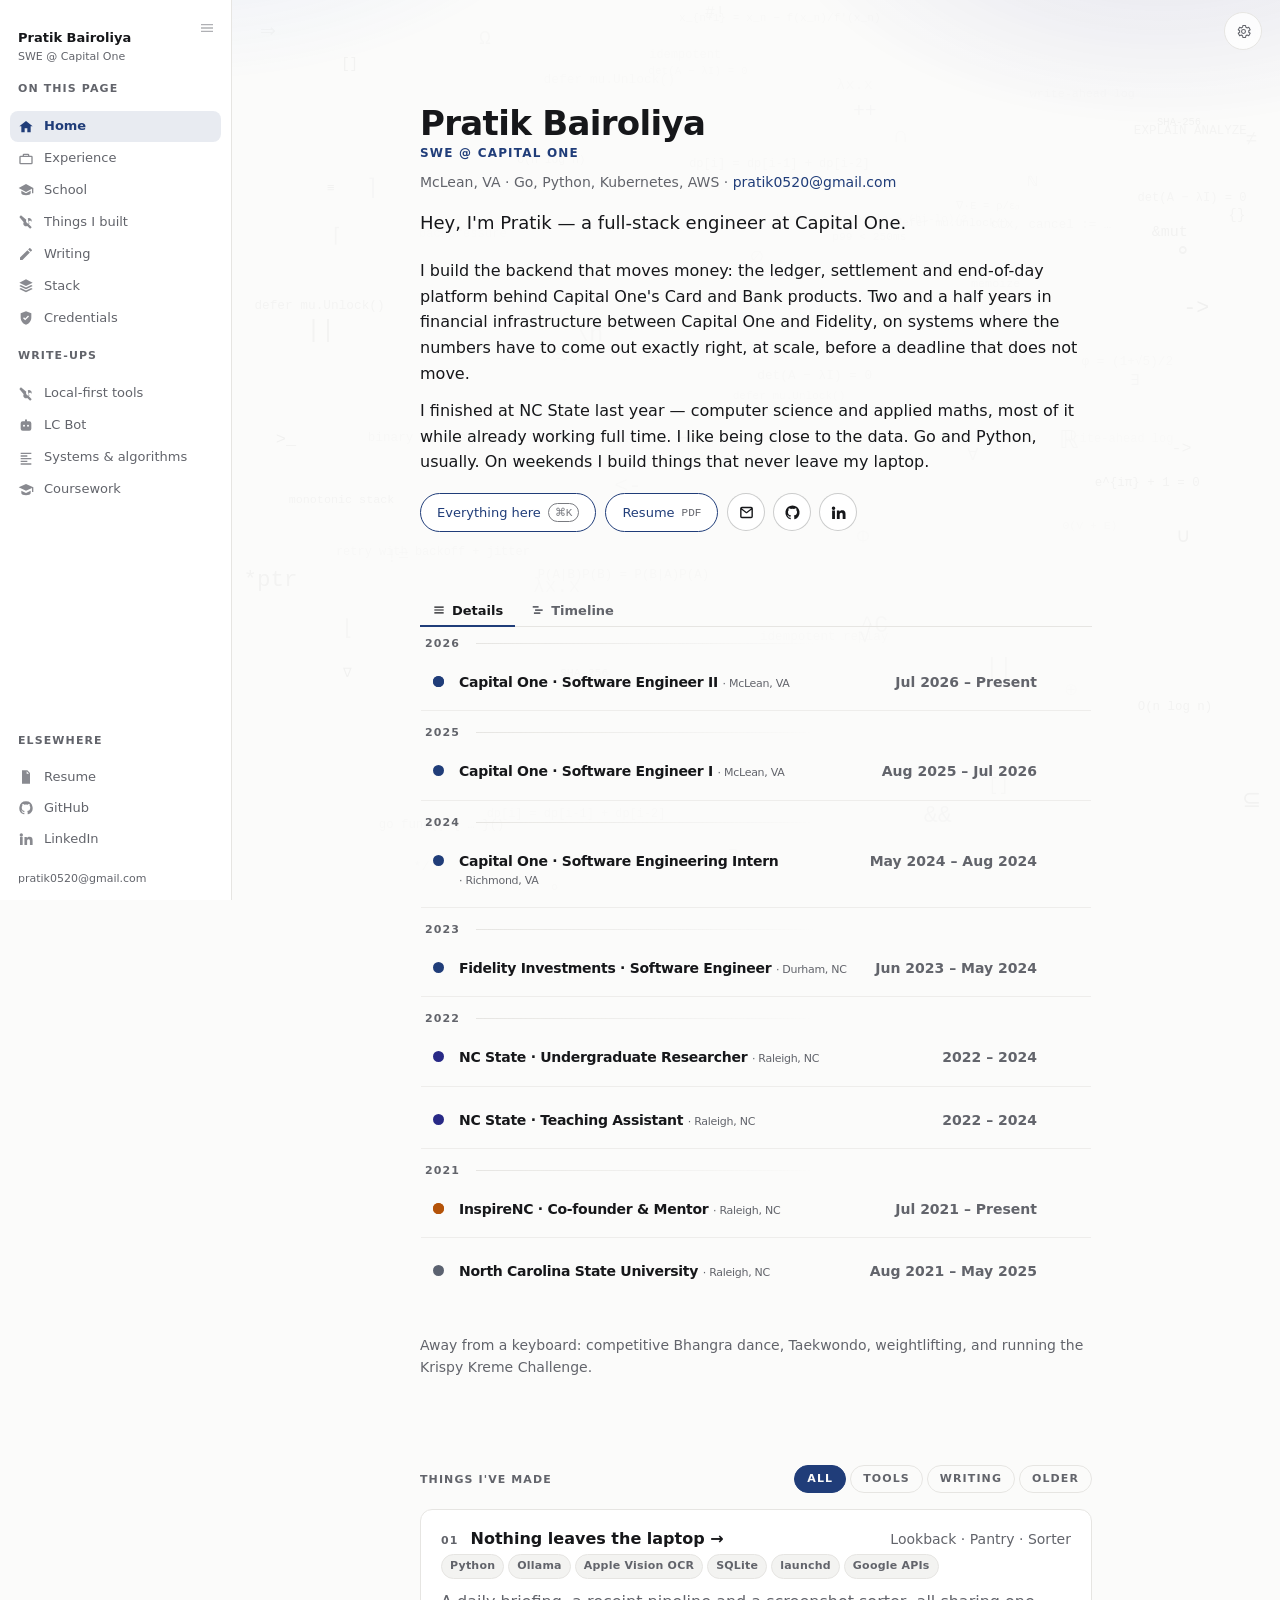
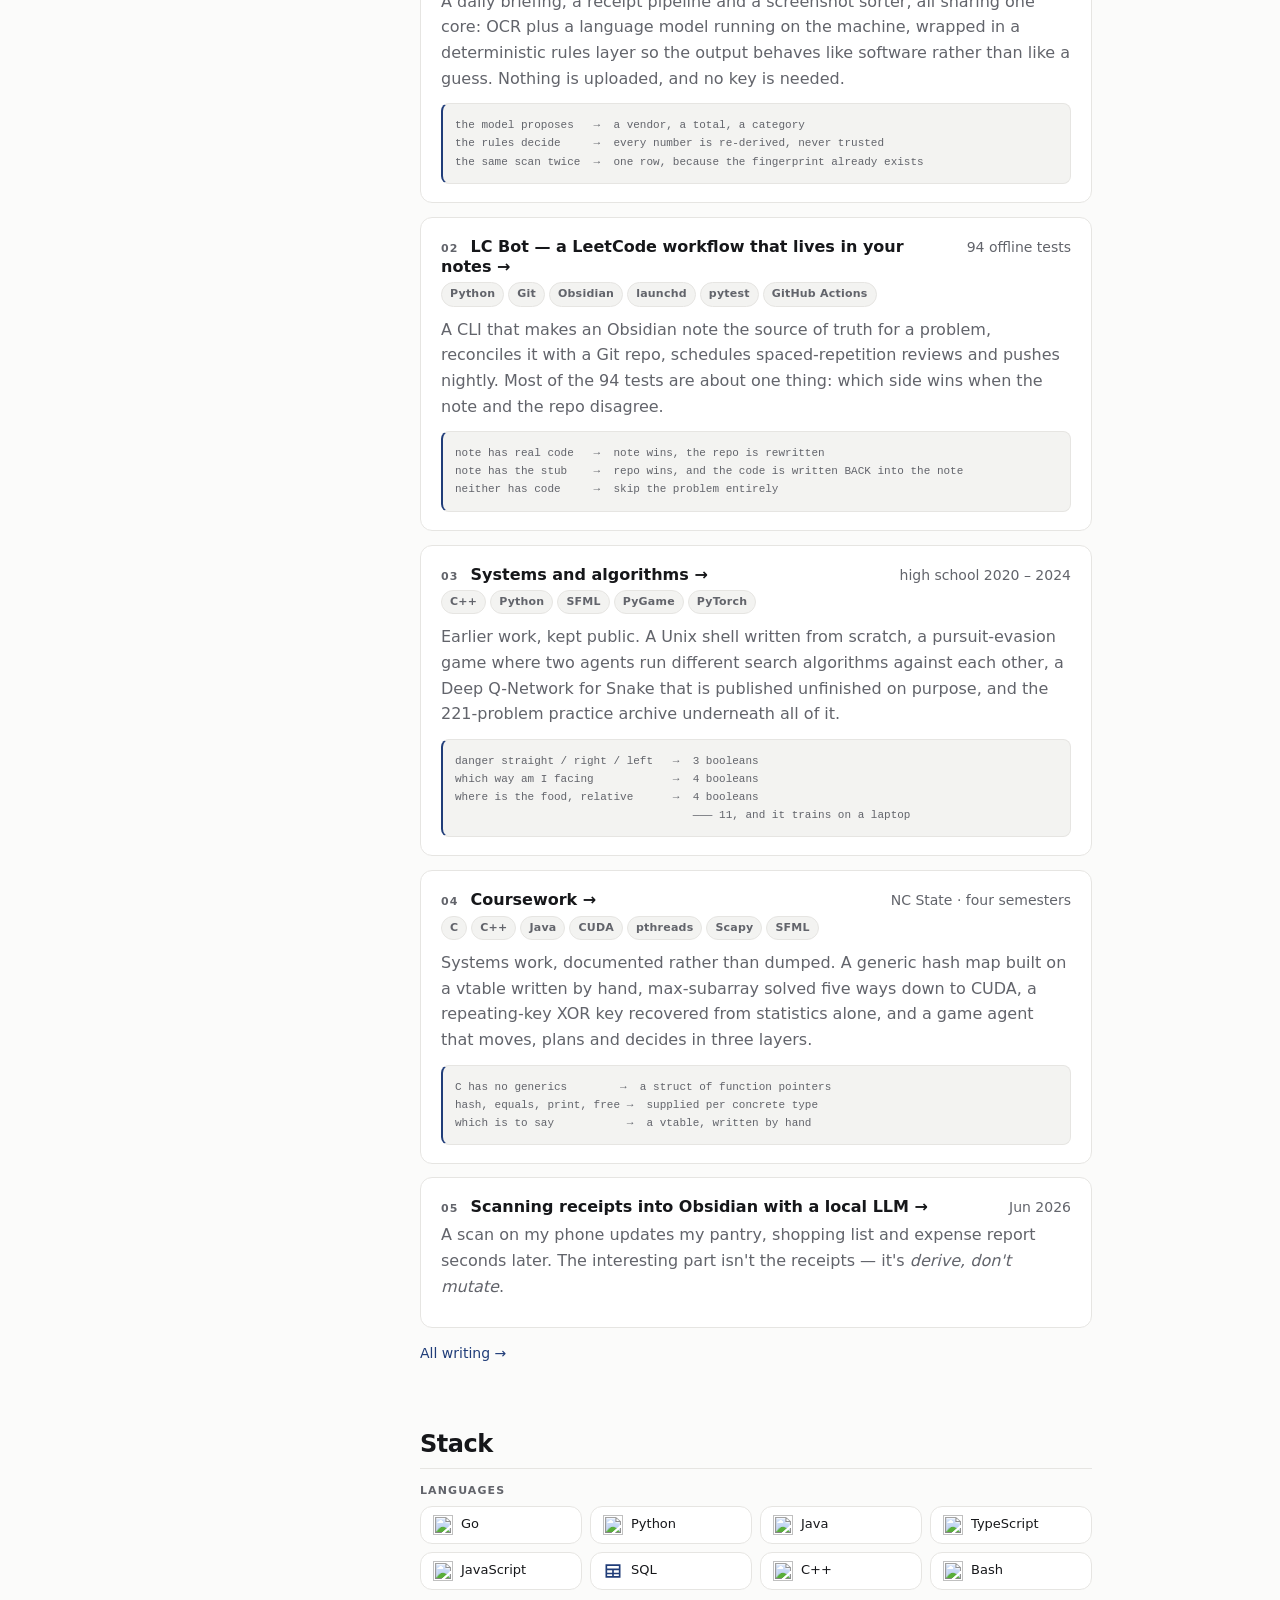
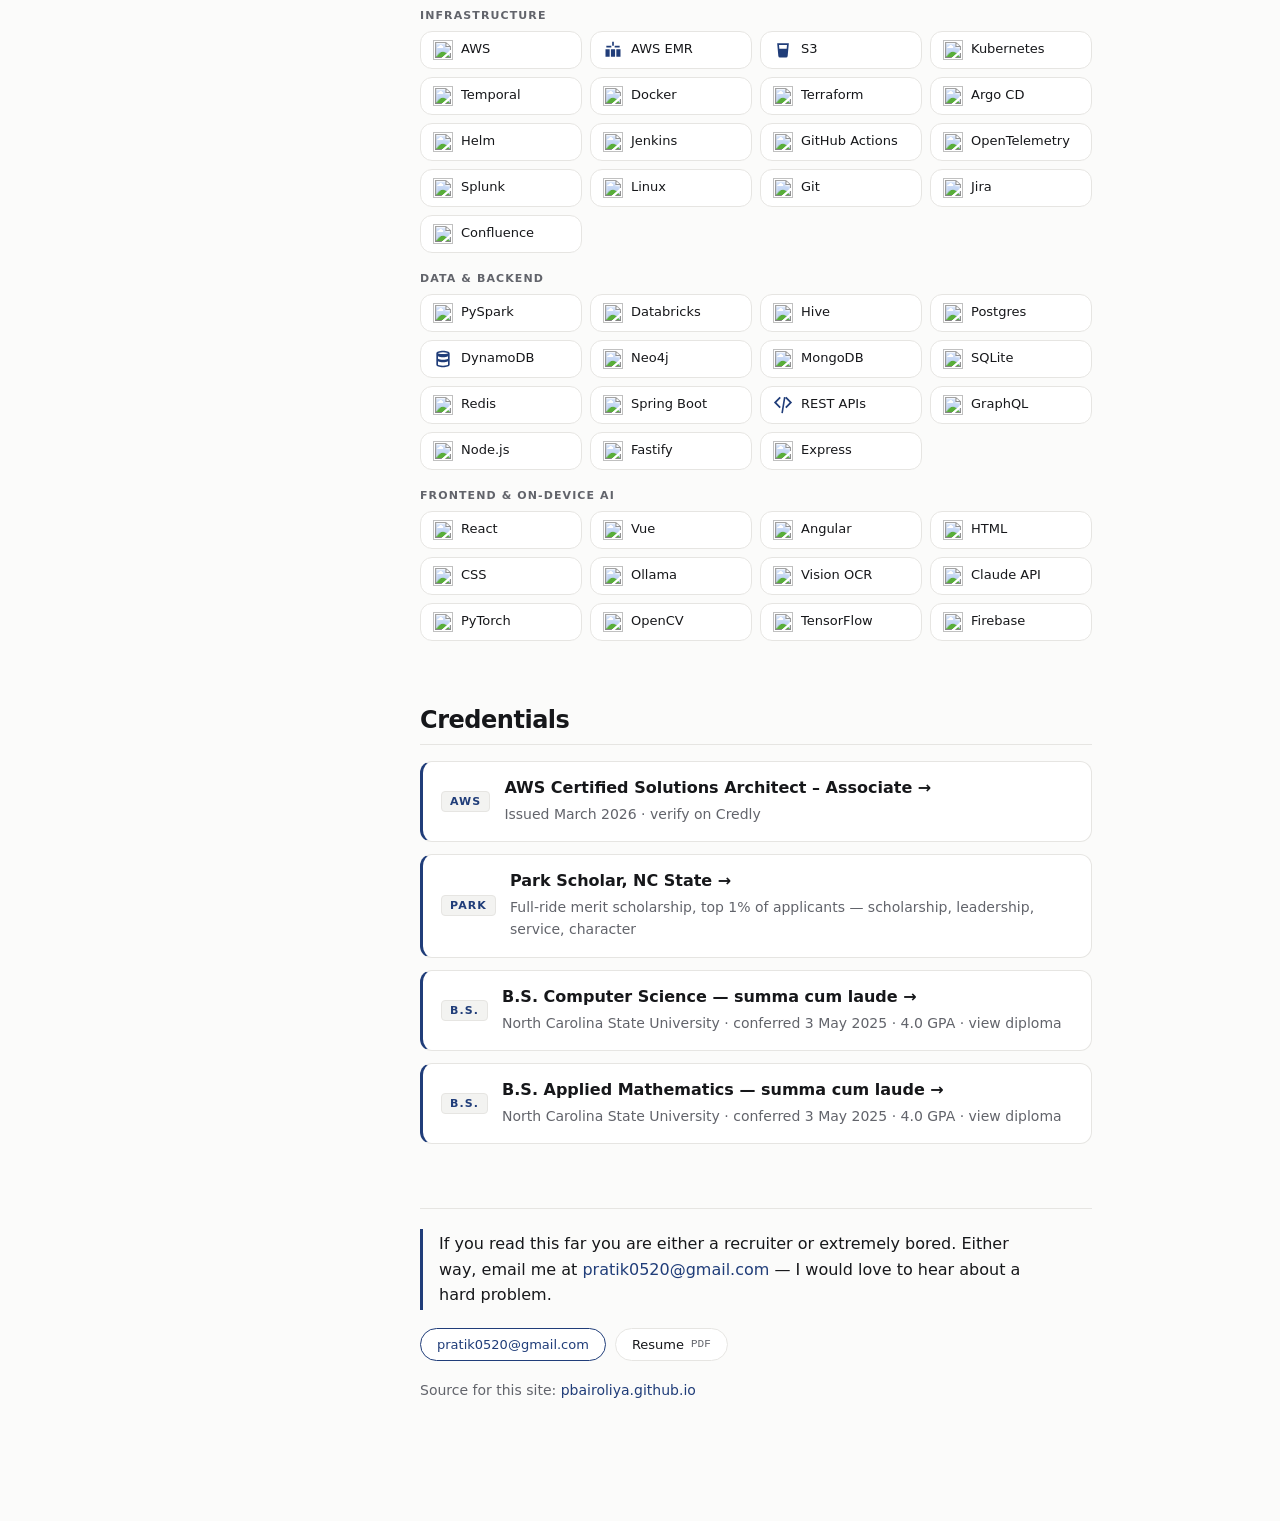
==== index.html @ f4f7e484 "Keep the hero's three icon buttons together At 390px the action row wrapped 3 + 2 — the two pills an" ====
<!doctype html>
<html lang="en">
<head>
<meta charset="utf-8">
<meta name="viewport" content="width=device-width, initial-scale=1">
<title>Pratik Bairoliya — SWE @ Capital One</title>
<meta name="description" content="Full-stack engineer at Capital One. I build the backend that moves money — the nightly end-of-day close — posting, settlement and ledger cutoff across Card and Bank — in Go on Temporal, Kubernetes and AWS.">
<link rel="preconnect" href="https://cdn.simpleicons.org" crossorigin>
<link rel="preconnect" href="https://cdn.jsdelivr.net" crossorigin>

<link rel="canonical" href="https://pbairoliya.github.io/">
<meta property="og:type" content="website">
<meta property="og:title" content="Pratik Bairoliya — SWE @ Capital One">
<meta property="og:description" content="I own the nightly end-of-day close at Capital One — posting, settlement and ledger cutoff across Card and Bank, run on Temporal.">
<meta property="og:url" content="https://pbairoliya.github.io/">
<meta property="og:site_name" content="Pratik Bairoliya">
<meta property="og:image" content="https://pbairoliya.github.io/og.png">
<meta property="og:image:width" content="1200">
<meta property="og:image:height" content="630">
<meta property="og:image:alt" content="Pratik Bairoliya — full-stack software engineer. Every night, a bank has to close its books. I own that job.">
<meta name="twitter:card" content="summary_large_image">
<meta name="theme-color" content="#1f5fd6">
<link rel="icon" href="favicon.svg" type="image/svg+xml">
<!-- /social -->
<script>try{var t=localStorage.getItem("theme");if(t&&t!=="system")document.documentElement.setAttribute("data-theme",t)}catch(e){}</script>
<link rel="stylesheet" href="css/base.css?v=69">
<link rel="stylesheet" href="css/components.css?v=69">
<link rel="stylesheet" href="css/motion.css?v=69">
<link rel="stylesheet" href="css/tour.css?v=69">
</head>
<body>
<a class="skip" href="#main">Skip to content</a>
<a class="skip skip-2" href="#side" data-skip>Skip to navigation</a>
<main class="wrap" id="main" tabindex="-1">
  <div class="boot">
  <h1>Pratik Bairoliya</h1>
  <p class="tagline">SWE @ Capital One</p>
  <p class="standfirst">McLean, VA · Go, Python, Kubernetes, AWS · <a href="mailto:pratik0520@gmail.com">pratik0520@gmail.com</a></p>
  <p class="lede">Hey, I'm Pratik — a full-stack engineer at Capital One.</p>
  <p>
    I build the backend that moves money: the ledger, settlement and end-of-day platform behind
    Capital One's Card and Bank products. Two and a half years in financial infrastructure between
    Capital One and Fidelity, on systems where the numbers have to come out exactly right, at
    scale, before a deadline that does not move.
  </p>
  <p>
    I finished at NC State last year — computer science and applied maths, most of it while
    already working full time. I like being close to the data. Go and Python, usually. On weekends
    I build things that never leave my laptop.
  </p>
  </div>

  <section id="intro" aria-label="Introduction and links">
  <div class="actions">
    <button class="btn palette-btn hint" type="button" data-open-palette>
      Everything here <span class="k">⌘K</span>
    </button>
    <a class="btn primary" href="Pratik-Bairoliya-Resume.pdf">Resume <span class="k">PDF</span></a>
    <span class="btn-row">
      <a class="btn icon" href="mailto:pratik0520@gmail.com" aria-label="Email" title="pratik0520@gmail.com">
        <svg viewBox="0 0 24 24" aria-hidden="true"><path d="M3 6.5A2.5 2.5 0 0 1 5.5 4h13A2.5 2.5 0 0 1 21 6.5v11a2.5 2.5 0 0 1-2.5 2.5h-13A2.5 2.5 0 0 1 3 17.5v-11Zm2.2-.4 6.8 5.1 6.8-5.1H5.2ZM19 8.1l-6.4 4.8a1 1 0 0 1-1.2 0L5 8.1v9.4a.5.5 0 0 0 .5.5h13a.5.5 0 0 0 .5-.5V8.1Z"/></svg>
      </a>
      <a class="btn icon" href="https://github.com/pbairoliya" aria-label="GitHub" title="github.com/pbairoliya">
        <svg viewBox="0 0 24 24" aria-hidden="true"><path d="M12 2a10 10 0 0 0-3.16 19.49c.5.09.68-.22.68-.48v-1.7c-2.78.6-3.37-1.34-3.37-1.34-.45-1.16-1.11-1.47-1.11-1.47-.91-.62.07-.61.07-.61 1 .07 1.53 1.03 1.53 1.03.89 1.53 2.34 1.09 2.91.83.09-.65.35-1.09.63-1.34-2.22-.25-4.56-1.11-4.56-4.94 0-1.09.39-1.98 1.03-2.68-.1-.25-.45-1.27.1-2.64 0 0 .84-.27 2.75 1.02a9.5 9.5 0 0 1 5 0c1.91-1.29 2.75-1.02 2.75-1.02.55 1.37.2 2.39.1 2.64.64.7 1.03 1.59 1.03 2.68 0 3.84-2.34 4.68-4.57 4.93.36.31.68.92.68 1.85v2.74c0 .27.18.58.69.48A10 10 0 0 0 12 2Z"/></svg>
      </a>
      <a class="btn icon" href="https://linkedin.com/in/pbairol" aria-label="LinkedIn" title="linkedin.com/in/pbairol">
        <svg viewBox="0 0 24 24" aria-hidden="true"><path d="M4.98 3.5a2.5 2.5 0 1 1 0 5 2.5 2.5 0 0 1 0-5ZM3 9h4v12H3V9Zm6.5 0h3.8v1.64h.05c.53-.95 1.83-1.95 3.77-1.95 4.03 0 4.78 2.5 4.78 5.76V21h-4v-5.66c0-1.35-.03-3.09-1.96-3.09-1.96 0-2.26 1.47-2.26 2.99V21h-4V9Z"/></svg>
      </a>
    </span>
  </div>

  </section>

  <div class="timeline">

  <section id="work">
  <h2 class="sr-only">Experience</h2>

  <div class="views" role="tablist" aria-label="View">
    <button type="button" role="tab" id="view-list" aria-selected="true" aria-controls="tl-list" data-view="list">
      <svg viewBox="0 0 24 24" aria-hidden="true"><path d="M4 6h16v2H4V6Zm0 5h16v2H4v-2Zm0 5h16v2H4v-2Z"/></svg>Details
    </button>
    <button type="button" role="tab" id="view-chart" aria-selected="false" aria-controls="tl-chart" data-view="chart" hidden>
      <svg viewBox="0 0 24 24" aria-hidden="true"><path d="M3 5h10v3H3V5Zm4 5.5h13v3H7v-3ZM5 16h11v3H5v-3Z"/></svg>Timeline
    </button>
  </div>
  <div class="tl-chart" id="tl-chart" role="tabpanel" aria-labelledby="view-chart" hidden></div>
  <div id="tl-list" role="tabpanel" aria-labelledby="view-list">
    <div class="tl-year"><span>2026</span></div>
    <div id="capital-one-swe-ii" class="job job-now" data-kind="work" data-start="2026-07" data-end="now">
      <h3 class="job-head">
        <span class="job-dot" aria-hidden="true"></span>
        <button class="job-toggle" type="button" aria-expanded="true" aria-controls="job-1">
          <span class="job-name">Capital One · Software Engineer II <i>McLean, VA</i></span>
          <span class="meta">Jul 2026 – Present</span>
          <svg class="chev" viewBox="0 0 24 24" aria-hidden="true"><path d="M7.5 10.5 12 15l4.5-4.5"/></svg>
        </button>
      </h3>
      <div class="job-body" id="job-1">
        <div>
          <ul>
          <li>Own the nightly <strong>end-of-day close</strong> — posting, settlement and ledger cutoff across Card and Bank, run on <strong>Temporal</strong>.</li>
          <li>Lead the <strong>REST API</strong> replacing the vendor's close operator tooling, bringing nightly controls in-house.</li>
          <li>Monitoring and distributed tracing in <strong>OpenTelemetry</strong> and <strong>Splunk</strong>: alerts page on-call mid-run, not at cutoff.</li>
          <li>Ship end-of-day services on <strong>Kubernetes</strong> through <strong>Argo CD</strong> and <strong>Helm</strong>, rollback one revision away.</li>
          </ul>
        </div>
      </div>
    </div>
    <div class="tl-year"><span>2025</span></div>
    <div id="capital-one-swe-i" class="job" data-kind="work" data-start="2025-08" data-end="2026-07">
      <h3 class="job-head">
        <span class="job-dot" aria-hidden="true"></span>
        <button class="job-toggle" type="button" aria-expanded="true" aria-controls="job-2">
          <span class="job-name">Capital One · Software Engineer I <i>McLean, VA</i></span>
          <span class="meta">Aug 2025 – Jul 2026</span>
          <svg class="chev" viewBox="0 0 24 24" aria-hidden="true"><path d="M7.5 10.5 12 15l4.5-4.5"/></svg>
        </button>
      </h3>
      <div class="job-body" id="job-2">
        <div>
          <ul>
          <li>Wrote the ledger's <strong>batch write path</strong> in <strong>Go</strong>, empty repo to production; every nightly cycle runs through it.</li>
          <li>Designed a <strong>block-allocation ID service</strong>: one call reserves a range, taking per-ID contention off bulk opens.</li>
          <li>Built the nightly <strong>PySpark</strong>/<strong>Databricks</strong> reconciliation — day-over-day aggregate diffs alert before a bad cycle ships.</li>
          <li>Cut data egress on the nightly <strong>99M+ Card account</strong> publish by performance-tuning <strong>Hive</strong> sort on <strong>AWS EMR</strong>.</li>
          <li>Rolled <strong>proof-of-possession tokens</strong> across Card and Bank endpoints, binding each call to a key a thief lacks.</li>
          </ul>
        </div>
      </div>
    </div>
    <div class="tl-year"><span>2024</span></div>
    <div id="capital-one-intern" class="job" data-kind="work" data-start="2024-05" data-end="2024-08">
      <h3 class="job-head">
        <span class="job-dot" aria-hidden="true"></span>
        <button class="job-toggle" type="button" aria-expanded="true" aria-controls="job-3">
          <span class="job-name">Capital One · Software Engineering Intern <i>Richmond, VA</i></span>
          <span class="meta">May 2024 – Aug 2024</span>
          <svg class="chev" viewBox="0 0 24 24" aria-hidden="true"><path d="M7.5 10.5 12 15l4.5-4.5"/></svg>
        </button>
      </h3>
      <div class="job-body" id="job-3">
        <div>
          <ul>
          <li>Moved the military rewards catalog off SharePoint into a <strong>Vue.js</strong>/<strong>Spring Boot</strong>/<strong>DynamoDB</strong> app: <strong>2.8×</strong> faster.</li>
          <li>Shipped it to production myself on <strong>Terraform</strong>, <strong>Docker</strong> and <strong>Jenkins</strong> pipelines.</li>
          </ul>
        </div>
      </div>
    </div>
    <div class="tl-year"><span>2023</span></div>
    <div id="fidelity" class="job" data-kind="work" data-start="2023-06" data-end="2024-05">
      <h3 class="job-head">
        <span class="job-dot" aria-hidden="true"></span>
        <button class="job-toggle" type="button" aria-expanded="true" aria-controls="job-4">
          <span class="job-name">Fidelity Investments · Software Engineer <i>Durham, NC</i></span>
          <span class="meta">Jun 2023 – May 2024</span>
          <svg class="chev" viewBox="0 0 24 24" aria-hidden="true"><path d="M7.5 10.5 12 15l4.5-4.5"/></svg>
        </button>
      </h3>
      <div class="job-body" id="job-4">
        <div>
          <ul>
          <li>Migrated Fidelity's mainframe files and job calls to <strong>AWS</strong> with <strong>Terraform</strong>, serving <strong>400+</strong> associates.</li>
          <li>Built the single source of truth for every mainframe API as a <strong>Neo4j</strong> graph, cutting <strong>5,000+</strong> duplicate nodes.</li>
          <li>Delivered the full stack on a 4-person team: <strong>Angular</strong> UI, <strong>Java</strong> services, <strong>S3</strong> metadata sync.</li>
          </ul>
        </div>
      </div>
    </div>
    <div class="tl-year"><span>2022</span></div>
    <div id="research" class="job" data-kind="research" data-start="2022-01" data-end="2024-05">
      <h3 class="job-head">
        <span class="job-dot" aria-hidden="true"></span>
        <button class="job-toggle" type="button" aria-expanded="true" aria-controls="job-6">
          <span class="job-name">NC State · Undergraduate Researcher <i>Raleigh, NC</i></span>
          <span class="meta">2022 – 2024</span>
          <svg class="chev" viewBox="0 0 24 24" aria-hidden="true"><path d="M7.5 10.5 12 15l4.5-4.5"/></svg>
        </button>
      </h3>
      <div class="job-body" id="job-6">
        <div>
          <ul>
          <li>Built <strong>Python</strong> tooling that automated a faculty group's data analysis.</li>
          </ul>
        </div>
      </div>
    </div>
    <div id="teaching-assistant" class="job" data-kind="teaching" data-start="2022-01" data-end="2024-05">
      <h3 class="job-head">
        <span class="job-dot" aria-hidden="true"></span>
        <button class="job-toggle" type="button" aria-expanded="true" aria-controls="job-5">
          <span class="job-name">NC State · Teaching Assistant <i>Raleigh, NC</i></span>
          <span class="meta">2022 – 2024</span>
          <svg class="chev" viewBox="0 0 24 24" aria-hidden="true"><path d="M7.5 10.5 12 15l4.5-4.5"/></svg>
        </button>
      </h3>
      <div class="job-body" id="job-5">
        <div>
          <ul>
          <li>Taught <strong>MA 405</strong> (Linear Algebra) and <strong>MA 341</strong> (Differential Equations): labs, office hours and grading.</li>
          </ul>
        </div>
      </div>
    </div>
    <div class="tl-year"><span>2021</span></div>
    <div id="inspirenc" class="job job-now" data-kind="leadership" data-start="2021-07" data-end="now">
      <h3 class="job-head">
        <span class="job-dot" aria-hidden="true"></span>
        <button class="job-toggle" type="button" aria-expanded="true" aria-controls="job-7">
          <span class="job-name">InspireNC · Co-founder &amp; Mentor <i>Raleigh, NC</i></span>
          <span class="meta">Jul 2021 – Present</span>
          <svg class="chev" viewBox="0 0 24 24" aria-hidden="true"><path d="M7.5 10.5 12 15l4.5-4.5"/></svg>
        </button>
      </h3>
      <div class="job-body" id="job-7">
        <div>
          <ul>
          <li>Co-founded a student-run non-profit running <strong>FIRST Robotics 6908</strong> for <strong>100+</strong> students.</li>
          <li>Taught <strong>Java</strong> to cohorts of <strong>35</strong>, and ran pseudo-code workshops, free boot-camps and outreach events.</li>
          </ul>
        </div>
      </div>
    </div>
    <div class="job" id="education" data-kind="school" data-start="2021-08" data-end="2025-05">
      <span class="peek" aria-hidden="true"><i>CSC 230</i><i>CSC 246</i><i>CSC 474</i><i>CSC 484</i><em>four semesters, public</em></span>
      <h3 class="job-head">
        <span class="job-dot" aria-hidden="true"></span>
        <button class="job-toggle" type="button" aria-expanded="true" aria-controls="job-8">
          <span class="job-name">North Carolina State University <i>Raleigh, NC</i></span>
          <span class="meta">Aug 2021 – May 2025</span>
          <svg class="chev" viewBox="0 0 24 24" aria-hidden="true"><path d="M7.5 10.5 12 15l4.5-4.5"/></svg>
        </button>
      </h3>
      <div class="job-body" id="job-8">
        <div>
          <ul>
          <li>Graduated <strong>summa cum laude</strong> with a <strong>4.0</strong> GPA — B.S. Computer Science and B.S. Applied Mathematics, both conferred May 2025.</li>
          <li><strong><a href="https://park.ncsu.edu/">Park Scholar</a></strong> — full merit scholarship to the top <strong>1%</strong> of applicants, for leadership and service.</li>
          <li>Coursework across systems, security, game AI and pure maths — <a href="projects/coursework.html">four semesters of it are public</a>.</li>
          </ul>
          <div class="row course-head">
            <p class="stack-label">Coursework, published</p>
            <a class="meta" href="projects/coursework.html">What each one was for →</a>
          </div>
          <ul class="courses">
            <li><a href="https://github.com/pbairoliya/csc230-c-software-tools">
              <b>CSC 230</b><span><strong>C and Software Tools</strong>a generic hash map on a hand-written vtable</span></a></li>
            <li><a href="https://github.com/pbairoliya/csc246-operating-systems">
              <b>CSC 246</b><span><strong>Operating Systems</strong>max-subarray five ways, down to CUDA</span></a></li>
            <li><a href="https://github.com/pbairoliya/csc474-network-security">
              <b>CSC 474</b><span><strong>Network Security</strong>a repeating-key XOR break, and the detector that catches it</span></a></li>
            <li><a href="https://github.com/pbairoliya/csc484-game-ai">
              <b>CSC 484</b><span><strong>Building Game AI</strong>steering, A*, and a decision tree over both</span></a></li>
          </ul>
        </div>
      </div>
    </div>
  </div>
  </section>

  </div>

  <p class="meta interests">
    Away from a keyboard: competitive Bhangra dance, Taekwondo, weightlifting, and running the
    Krispy Kreme Challenge.
  </p>

  <div class="shelf">
  <section id="projects">
  <h2 class="sr-only">Things I built</h2>

  <div class="row shelf-head reveal">
    <p class="stack-label">Things I've made</p>
    <div class="filters" role="group" aria-label="Filter by kind">
      <button type="button" data-filter="all" aria-pressed="true">All</button>
      <button type="button" data-filter="tool" aria-pressed="false">Tools</button>
      <button type="button" data-filter="post" aria-pressed="false">Writing</button>
      <button type="button" data-filter="archive" aria-pressed="false">Older</button>
    </div>
  </div>

  <a class="card reveal" style="--n:1" href="projects/on-device-tools.html" data-type="tool">
    <div class="row">
      <h3><b class="card-no" aria-hidden="true">01</b>Nothing leaves the laptop →</h3>
      <span class="meta">Lookback · Pantry · Sorter</span>
    </div>
    <p class="chips"><span>Python</span><span>Ollama</span><span>Apple Vision OCR</span><span>SQLite</span><span>launchd</span><span>Google APIs</span></p>
    <p>A daily briefing, a receipt pipeline and a screenshot sorter, all sharing one core: OCR plus
       a language model running on the machine, wrapped in a deterministic rules layer so the output
       behaves like software rather than like a guess. Nothing is uploaded, and no key is needed.</p>
    <pre class="rule"><code>the model proposes   →  a vendor, a total, a category
the rules decide     →  every number is re-derived, never trusted
the same scan twice  →  one row, because the fingerprint already exists</code></pre>
  </a>

  <a class="card reveal" style="--n:2" href="projects/lc.html" data-type="tool">
    <div class="row">
      <h3><b class="card-no" aria-hidden="true">02</b>LC Bot — a LeetCode workflow that lives in your notes →</h3>
      <span class="meta">94 offline tests</span>
    </div>
    <p class="chips"><span>Python</span><span>Git</span><span>Obsidian</span><span>launchd</span><span>pytest</span><span>GitHub Actions</span></p>
    <p>A CLI that makes an Obsidian note the source of truth for a problem, reconciles it with a Git
       repo, schedules spaced-repetition reviews and pushes nightly. Most of the 94 tests are about
       one thing: which side wins when the note and the repo disagree.</p>
    <pre class="rule"><code>note has real code   →  note wins, the repo is rewritten
note has the stub    →  repo wins, and the code is written BACK into the note
neither has code     →  skip the problem entirely</code></pre>
  </a>

  <a class="card reveal" style="--n:3" href="projects/systems-and-algorithms.html" data-type="archive">
    <div class="row">
      <h3><b class="card-no" aria-hidden="true">03</b>Systems and algorithms →</h3>
      <span class="meta">high school 2020 – 2024</span>
    </div>
    <p class="chips"><span>C++</span><span>Python</span><span>SFML</span><span>PyGame</span><span>PyTorch</span></p>
    <p>Earlier work, kept public. A Unix shell written from scratch, a pursuit-evasion game where two
       agents run different search algorithms against each other, a Deep Q-Network for Snake that is
       published unfinished on purpose, and the 221-problem practice archive underneath all of it.</p>
    <pre class="rule"><code>danger straight / right / left   →  3 booleans
which way am I facing            →  4 booleans
where is the food, relative      →  4 booleans
                                    ——— 11, and it trains on a laptop</code></pre>
  </a>

  <a class="card reveal" style="--n:4" href="projects/coursework.html" data-type="archive">
    <div class="row">
      <h3><b class="card-no" aria-hidden="true">04</b>Coursework →</h3>
      <span class="meta">NC State · four semesters</span>
    </div>
    <p class="chips"><span>C</span><span>C++</span><span>Java</span><span>CUDA</span><span>pthreads</span><span>Scapy</span><span>SFML</span></p>
    <p>Systems work, documented rather than dumped. A generic hash map built on a vtable written by
       hand, max-subarray solved five ways down to CUDA, a repeating-key XOR key recovered from
       statistics alone, and a game agent that moves, plans and decides in three layers.</p>
    <pre class="rule"><code>C has no generics        →  a struct of function pointers
hash, equals, print, free →  supplied per concrete type
which is to say           →  a vtable, written by hand</code></pre>
  </a>

  </section>

  <section id="writing">
  <h2 class="sr-only">Writing</h2>

  <a class="card reveal" style="--n:5" href="writing/receipts-local-llm.html" data-type="post">
    <div class="row">
      <h3><b class="card-no" aria-hidden="true">05</b>Scanning receipts into Obsidian with a local LLM →</h3>
      <span class="meta">Jun 2026</span>
    </div>
    <p>A scan on my phone updates my pantry, shopping list and expense report seconds later.
       The interesting part isn't the receipts — it's <em>derive, don't mutate</em>.</p>
  </a>

  <p class="meta"><a href="writing/">All writing →</a></p>

  </section>
  </div>

  <section id="stack">
  <h2 class="reveal">Stack</h2>

  <div class="stack-group reveal">
    <p class="stack-label">Languages</p>
    <div class="stack">
      <span class="tool" style="--i:0"><img src="https://cdn.simpleicons.org/go" alt="" loading="lazy">Go</span>
      <span class="tool" style="--i:1"><img src="https://cdn.simpleicons.org/python" alt="" loading="lazy">Python</span>
      <span class="tool" style="--i:2"><img src="https://cdn.jsdelivr.net/gh/devicons/devicon@latest/icons/java/java-original.svg" alt="" loading="lazy">Java</span>
      <span class="tool" style="--i:3"><img src="https://cdn.simpleicons.org/typescript" alt="" loading="lazy">TypeScript</span>
      <span class="tool" style="--i:4"><img src="https://cdn.simpleicons.org/javascript" alt="" loading="lazy">JavaScript</span>
      <span class="tool" style="--i:5"><svg class="gl" viewBox="0 0 24 24" aria-hidden="true"><path d="M3 4h18v16H3V4Zm2 2v3h14V6H5Zm0 5v3h6v-3H5Zm8 0v3h6v-3h-6Zm-8 5v2h6v-2H5Zm8 0v2h6v-2h-6Z"/></svg>SQL</span>
      <span class="tool" style="--i:6"><img src="https://cdn.simpleicons.org/cplusplus" alt="" loading="lazy">C++</span>
      <span class="tool" style="--i:7"><img src="https://cdn.simpleicons.org/gnubash" alt="" loading="lazy">Bash</span>
    </div>
  </div>

  <div class="stack-group reveal">
    <p class="stack-label">Infrastructure</p>
    <div class="stack">
      <span class="tool" style="--i:0"><img src="https://cdn.jsdelivr.net/gh/devicons/devicon@latest/icons/amazonwebservices/amazonwebservices-original-wordmark.svg" alt="" loading="lazy">AWS</span>
      <span class="tool" style="--i:1"><svg class="gl" viewBox="0 0 24 24" aria-hidden="true"><path d="M11 2h2v5h-2V2Zm-7 5h6v2H4V7Zm10 0h6v2h-6V7ZM3 11h5v9H3v-9Zm6.5 0h5v9h-5v-9ZM16 11h5v9h-5v-9Z"/></svg>AWS EMR</span>
      <span class="tool" style="--i:2"><svg class="gl" viewBox="0 0 24 24" aria-hidden="true"><path d="M5 4h14l-1.4 15.2a2 2 0 0 1-2 1.8H8.4a2 2 0 0 1-2-1.8L5 4Zm2.2 2 .4 4.5h8.8l.4-4.5H7.2Z"/></svg>S3</span>
      <span class="tool" style="--i:3"><img src="https://cdn.simpleicons.org/kubernetes" alt="" loading="lazy">Kubernetes</span>
      <span class="tool" style="--i:4"><img src="https://cdn.simpleicons.org/temporal/989ea6" alt="" loading="lazy">Temporal</span>
      <span class="tool" style="--i:5"><img src="https://cdn.simpleicons.org/docker" alt="" loading="lazy">Docker</span>
      <span class="tool" style="--i:6"><img src="https://cdn.simpleicons.org/terraform" alt="" loading="lazy">Terraform</span>
      <span class="tool" style="--i:7"><img src="https://cdn.simpleicons.org/argo" alt="" loading="lazy">Argo CD</span>
      <span class="tool" style="--i:8"><img src="https://cdn.simpleicons.org/helm" alt="" loading="lazy">Helm</span>
      <span class="tool" style="--i:9"><img src="https://cdn.simpleicons.org/jenkins" alt="" loading="lazy">Jenkins</span>
      <span class="tool" style="--i:10"><img src="https://cdn.simpleicons.org/githubactions" alt="" loading="lazy">GitHub Actions</span>
      <span class="tool" style="--i:11"><img src="https://cdn.simpleicons.org/opentelemetry/989ea6" alt="" loading="lazy">OpenTelemetry</span>
      <span class="tool" style="--i:12"><img src="https://cdn.simpleicons.org/splunk/989ea6" alt="" loading="lazy">Splunk</span>
      <span class="tool" style="--i:13"><img src="https://cdn.simpleicons.org/linux" alt="" loading="lazy">Linux</span>
      <span class="tool" style="--i:14"><img src="https://cdn.simpleicons.org/git" alt="" loading="lazy">Git</span>
      <span class="tool" style="--i:15"><img src="https://cdn.simpleicons.org/jira" alt="" loading="lazy">Jira</span>
      <span class="tool" style="--i:16"><img src="https://cdn.simpleicons.org/confluence/6b8afd" alt="" loading="lazy">Confluence</span>
    </div>
  </div>

  <div class="stack-group reveal">
    <p class="stack-label">Data &amp; backend</p>
    <div class="stack">
      <span class="tool" style="--i:0"><img src="https://cdn.simpleicons.org/apachespark" alt="" loading="lazy">PySpark</span>
      <span class="tool" style="--i:1"><img src="https://cdn.simpleicons.org/databricks" alt="" loading="lazy">Databricks</span>
      <span class="tool" style="--i:2"><img src="https://cdn.simpleicons.org/apachehive" alt="" loading="lazy">Hive</span>
      <span class="tool" style="--i:3"><img src="https://cdn.simpleicons.org/postgresql" alt="" loading="lazy">Postgres</span>
      <span class="tool" style="--i:4"><svg class="gl" viewBox="0 0 24 24" aria-hidden="true"><path d="M12 2c4.4 0 8 1.3 8 3v14c0 1.7-3.6 3-8 3s-8-1.3-8-3V5c0-1.7 3.6-3 8-3Zm0 2C8.3 4 6 5 6 5s2.3 1 6 1 6-1 6-1-2.3-1-6-1Zm6 4.6C16.5 9.4 14.4 9.8 12 9.8s-4.5-.4-6-1.2v3.2c1.5.8 3.6 1.2 6 1.2s4.5-.4 6-1.2V8.6Zm0 6C16.5 15.4 14.4 15.8 12 15.8s-4.5-.4-6-1.2V19s2.3 1 6 1 6-1 6-1v-4.4Z"/></svg>DynamoDB</span>
      <span class="tool" style="--i:5"><img src="https://cdn.simpleicons.org/neo4j" alt="" loading="lazy">Neo4j</span>
      <span class="tool" style="--i:6"><img src="https://cdn.simpleicons.org/mongodb" alt="" loading="lazy">MongoDB</span>
      <span class="tool" style="--i:7"><img src="https://cdn.simpleicons.org/sqlite" alt="" loading="lazy">SQLite</span>
      <span class="tool" style="--i:8"><img src="https://cdn.simpleicons.org/redis" alt="" loading="lazy">Redis</span>
      <span class="tool" style="--i:9"><img src="https://cdn.simpleicons.org/springboot" alt="" loading="lazy">Spring Boot</span>
      <span class="tool" style="--i:10"><svg class="gl" viewBox="0 0 24 24" aria-hidden="true"><path d="M9.4 3.6 7.9 2.2 1.1 9l6.8 6.8 1.5-1.5L4.1 9l5.3-5.4Zm5.2 0L16.1 2.2 22.9 9l-6.8 6.8-1.5-1.5L19.9 9l-5.3-5.4ZM10 21.5l3.1-19 1.9.3-3.1 19-1.9-.3Z"/></svg>REST APIs</span>
      <span class="tool" style="--i:11"><img src="https://cdn.simpleicons.org/graphql" alt="" loading="lazy">GraphQL</span>
      <span class="tool" style="--i:12"><img src="https://cdn.simpleicons.org/nodedotjs" alt="" loading="lazy">Node.js</span>
      <span class="tool" style="--i:13"><img src="https://cdn.simpleicons.org/fastify/989ea6" alt="" loading="lazy">Fastify</span>
      <span class="tool" style="--i:14"><img src="https://cdn.simpleicons.org/express/989ea6" alt="" loading="lazy">Express</span>
    </div>
  </div>

  <div class="stack-group reveal">
    <p class="stack-label">Frontend &amp; on-device AI</p>
    <div class="stack">
      <span class="tool" style="--i:0"><img src="https://cdn.simpleicons.org/react" alt="" loading="lazy">React</span>
      <span class="tool" style="--i:1"><img src="https://cdn.simpleicons.org/vuedotjs" alt="" loading="lazy">Vue</span>
      <span class="tool" style="--i:2"><img src="https://cdn.simpleicons.org/angular/989ea6" alt="" loading="lazy">Angular</span>
      <span class="tool" style="--i:3"><img src="https://cdn.simpleicons.org/html5" alt="" loading="lazy">HTML</span>
      <span class="tool" style="--i:4"><img src="https://cdn.simpleicons.org/css" alt="" loading="lazy">CSS</span>
      <span class="tool" style="--i:5"><img src="https://cdn.simpleicons.org/ollama/989ea6" alt="" loading="lazy">Ollama</span>
      <span class="tool" style="--i:6"><img src="https://cdn.simpleicons.org/apple/989ea6" alt="" loading="lazy">Vision OCR</span>
      <span class="tool" style="--i:7"><img src="https://cdn.simpleicons.org/anthropic/989ea6" alt="" loading="lazy">Claude API</span>
      <span class="tool" style="--i:8"><img src="https://cdn.simpleicons.org/pytorch" alt="" loading="lazy">PyTorch</span>
      <span class="tool" style="--i:9"><img src="https://cdn.simpleicons.org/opencv" alt="" loading="lazy">OpenCV</span>
      <span class="tool" style="--i:10"><img src="https://cdn.simpleicons.org/tensorflow" alt="" loading="lazy">TensorFlow</span>
      <span class="tool" style="--i:11"><img src="https://cdn.simpleicons.org/firebase" alt="" loading="lazy">Firebase</span>
    </div>
  </div>

  </section>


  <section id="credentials">
  <h2 class="reveal">Credentials</h2>

  <a class="cred reveal" href="https://www.credly.com/badges/52c43a39-6628-4b8f-af31-9c52fe3b4f9c">
    <span class="cred-mark">AWS</span>
    <span class="cred-body">
      <h3>AWS Certified Solutions Architect – Associate →</h3>
      <p>Issued March 2026 · verify on Credly</p>
    </span>
  </a>

  <a class="cred reveal" href="https://park.ncsu.edu/">
    <span class="cred-mark">Park</span>
    <span class="cred-body">
      <h3>Park Scholar, NC State →</h3>
      <p>Full-ride merit scholarship, top 1% of applicants — scholarship, leadership, service, character</p>
    </span>
  </a>

  <a class="cred reveal" href="credentials/pratik-bairoliya-bs-computer-science.jpg">
    <span class="cred-mark">B.S.</span>
    <span class="cred-body">
      <h3>B.S. Computer Science — summa cum laude →</h3>
      <p>North Carolina State University · conferred 3 May 2025 · 4.0 GPA · view diploma</p>
    </span>
  </a>

  <a class="cred reveal" href="credentials/pratik-bairoliya-bs-applied-mathematics.jpg">
    <span class="cred-mark">B.S.</span>
    <span class="cred-body">
      <h3>B.S. Applied Mathematics — summa cum laude →</h3>
      <p>North Carolina State University · conferred 3 May 2025 · 4.0 GPA · view diploma</p>
    </span>
  </a>

  </section>

  <footer>
    <p class="callout cta">
      If you read this far you are either a recruiter or extremely bored. Either way, email me at
      <a href="mailto:pratik0520@gmail.com">pratik0520@gmail.com</a> — I would love to hear about a
      hard problem.
    </p>
    <p class="actions cta-actions">
      <a class="btn primary" href="mailto:pratik0520@gmail.com">pratik0520@gmail.com</a>
      <a class="btn" href="Pratik-Bairoliya-Resume.pdf">Resume <span class="k">PDF</span></a>
    </p>
    Source for this site:
    <a href="https://github.com/pbairoliya/pbairoliya.github.io">pbairoliya.github.io</a>
  </footer>

</main>
<button class="side-toggle" id="side-toggle" type="button"
        aria-label="Open menu" aria-expanded="false" aria-controls="side">
  <svg viewBox="0 0 24 24" aria-hidden="true"><path d="M3 6h18v2H3V6Zm0 5h18v2H3v-2Zm0 5h18v2H3v-2Z"/></svg>
</button>
<div class="side-scrim" aria-hidden="true"></div>

<nav class="side" id="side" tabindex="-1" aria-label="On this page">
  <button class="side-collapse" id="side-collapse" type="button"
          aria-label="Collapse sidebar" title="Collapse sidebar ( [ )">
    <svg viewBox="0 0 24 24" aria-hidden="true"><path d="M3 6h18v2H3V6Zm0 5h18v2H3v-2Zm0 5h18v2H3v-2Z"/></svg>
  </button>

  <div class="side-head">
    <span class="side-name">Pratik Bairoliya<span>SWE @ Capital One</span></span>
  </div>

  <p class="side-label">On this page</p>
  <a href="#intro"><svg viewBox="0 0 24 24" aria-hidden="true"><path d="M12 3 2 11h3v9h5v-6h4v6h5v-9h3L12 3Z"/></svg><span>Home</span></a>
  <a href="#work"><svg viewBox="0 0 24 24" aria-hidden="true"><path d="M9 4h6a2 2 0 0 1 2 2v1h3a2 2 0 0 1 2 2v9a2 2 0 0 1-2 2H4a2 2 0 0 1-2-2V9a2 2 0 0 1 2-2h3V6a2 2 0 0 1 2-2Zm0 3h6V6H9v1Zm-5 2v9h16V9H4Z"/></svg><span>Experience</span></a>
  <a href="#education"><svg viewBox="0 0 24 24" aria-hidden="true"><path d="M12 3 1 9l11 6 9-4.9V17h2V9L12 3ZM5 13.2V17c0 1.7 3.1 3 7 3s7-1.3 7-3v-3.8l-7 3.8-7-3.8Z"/></svg><span>School</span></a>
  <a href="#projects"><svg viewBox="0 0 24 24" aria-hidden="true"><path d="M14.7 6.3a4 4 0 0 1 5.4 5.2l-1.6-1.6-1.9.5-.5 1.9 1.6 1.6a4 4 0 0 1-5.2-5.4L4.4 2 2 4.4l6.5 8.1a4 4 0 0 0 5.4 5.4l4.3 4.3 2.4-2.4-4.3-4.3"/></svg><span>Things I built</span></a>
  <a href="#writing"><svg viewBox="0 0 24 24" aria-hidden="true"><path d="M3 17.3V21h3.7L17.8 9.9l-3.7-3.7L3 17.3ZM20.7 7a1 1 0 0 0 0-1.4l-2.3-2.3a1 1 0 0 0-1.4 0l-1.8 1.8 3.7 3.7L20.7 7Z"/></svg><span>Writing</span></a>
  <a href="#stack"><svg viewBox="0 0 24 24" aria-hidden="true"><path d="M12 2 2 7l10 5 10-5-10-5Zm-7.8 8.6L2 12l10 5 10-5-2.2-1.4L12 14.2 4.2 10.6Zm0 4.5L2 16.5l10 5 10-5-2.2-1.4L12 18.7l-7.8-3.6Z"/></svg><span>Stack</span></a>
  <a href="#credentials"><svg viewBox="0 0 24 24" aria-hidden="true"><path d="M12 2 4 5v6.1c0 5 3.4 9.7 8 10.9 4.6-1.2 8-5.9 8-10.9V5l-8-3Zm-1.2 13.4-3.2-3.2 1.4-1.4 1.8 1.8 4.3-4.3 1.4 1.4-5.7 5.7Z"/></svg><span>Credentials</span></a>

  <p class="side-label">Write-ups</p>
  <a href="projects/on-device-tools.html"><svg viewBox="0 0 24 24" aria-hidden="true"><path d="M14.7 6.3a4 4 0 0 1 5.4 5.2l-1.6-1.6-1.9.5-.5 1.9 1.6 1.6a4 4 0 0 1-5.2-5.4L4.4 2 2 4.4l6.5 8.1a4 4 0 0 0 5.4 5.4l4.3 4.3 2.4-2.4-4.3-4.3"/></svg><span>Local-first tools</span></a>
  <a href="projects/lc.html"><svg viewBox="0 0 24 24" aria-hidden="true"><path d="M12 2a1.5 1.5 0 0 1 1.5 1.5V5H17a3 3 0 0 1 3 3v8a3 3 0 0 1-3 3H7a3 3 0 0 1-3-3V8a3 3 0 0 1 3-3h3.5V3.5A1.5 1.5 0 0 1 12 2ZM9 10a1.5 1.5 0 1 0 0 3 1.5 1.5 0 0 0 0-3Zm6 0a1.5 1.5 0 1 0 0 3 1.5 1.5 0 0 0 0-3Zm-6 5.5h6V17H9v-1.5Z"/></svg><span>LC Bot</span></a>
  <a href="projects/systems-and-algorithms.html"><svg viewBox="0 0 24 24" aria-hidden="true"><path d="M4 4h16v2H4V4Zm0 4h10v2H4V8Zm0 4h16v2H4v-2Zm0 4h10v2H4v-2Zm0 4h16v2H4v-2Z"/></svg><span>Systems &amp; algorithms</span></a>
  <a href="projects/coursework.html"><svg viewBox="0 0 24 24" aria-hidden="true"><path d="M12 3 1 8l11 5 9-4.1V15h2V8L12 3ZM5 13.2V17c0 1.7 3.1 3 7 3s7-1.3 7-3v-3.8l-7 3.2-7-3.2Z"/></svg><span>Coursework</span></a>

  <div class="side-end">
    <p class="side-label">Elsewhere</p>
    <a href="Pratik-Bairoliya-Resume.pdf"><svg viewBox="0 0 24 24" aria-hidden="true"><path d="M6 2h8l4 4v16H6V2Zm7 1.5V7h3.5L13 3.5ZM8 12h8v1.5H8V12Zm0 3.5h8V17H8v-1.5Z"/></svg><span>Resume</span></a>
    <a href="https://github.com/pbairoliya"><svg viewBox="0 0 24 24" aria-hidden="true"><path d="M12 2a10 10 0 0 0-3.16 19.49c.5.09.68-.22.68-.48v-1.7c-2.78.6-3.37-1.34-3.37-1.34-.45-1.16-1.11-1.47-1.11-1.47-.91-.62.07-.61.07-.61 1 .07 1.53 1.03 1.53 1.03.89 1.53 2.34 1.09 2.91.83.09-.65.35-1.09.63-1.34-2.22-.25-4.56-1.11-4.56-4.94 0-1.09.39-1.98 1.03-2.68-.1-.25-.45-1.27.1-2.64 0 0 .84-.27 2.75 1.02a9.5 9.5 0 0 1 5 0c1.91-1.29 2.75-1.02 2.75-1.02.55 1.37.2 2.39.1 2.64.64.7 1.03 1.59 1.03 2.68 0 3.84-2.34 4.68-4.57 4.93.36.31.68.92.68 1.85v2.74c0 .27.18.58.69.48A10 10 0 0 0 12 2Z"/></svg><span>GitHub</span></a>
    <a href="https://linkedin.com/in/pbairol"><svg viewBox="0 0 24 24" aria-hidden="true"><path d="M4.98 3.5a2.5 2.5 0 1 1 0 5 2.5 2.5 0 0 1 0-5ZM3 9h4v12H3V9Zm6.5 0h3.8v1.64h.05c.53-.95 1.83-1.95 3.77-1.95 4.03 0 4.78 2.5 4.78 5.76V21h-4v-5.66c0-1.35-.03-3.09-1.96-3.09-1.96 0-2.26 1.47-2.26 2.99V21h-4V9Z"/></svg><span>LinkedIn</span></a>
  </div>

  <div class="side-foot">
    <a href="mailto:pratik0520@gmail.com">pratik0520@gmail.com</a>
  </div>
</nav>

<button class="gear" id="gear" type="button" aria-label="Settings"
        aria-expanded="false" aria-controls="settings" title="Settings">
  <svg viewBox="0 0 24 24" aria-hidden="true"><path d="M12 8.5a3.5 3.5 0 1 0 0 7 3.5 3.5 0 0 0 0-7Zm0 5.5a2 2 0 1 1 0-4 2 2 0 0 1 0 4Z"/><path d="M19.4 13a7.8 7.8 0 0 0 0-2l2-1.5-2-3.4-2.3.9a7.7 7.7 0 0 0-1.8-1L14.9 3.5h-3.8l-.4 2.5a7.7 7.7 0 0 0-1.8 1l-2.3-.9-2 3.4L6.6 11a7.8 7.8 0 0 0 0 2l-2 1.5 2 3.4 2.3-.9c.55.42 1.16.76 1.8 1l.4 2.5h3.8l.4-2.5c.64-.24 1.25-.58 1.8-1l2.3.9 2-3.4-2-1.5Z" fill="none" stroke="currentColor" stroke-width="1.5" stroke-linejoin="round"/></svg>
</button>

<div class="settings" id="settings" role="dialog" aria-label="Settings">
  <p class="set-label">Appearance</p>
  <div class="set-row" role="group" aria-label="Colour theme">
    <button type="button" data-theme-btn="system" aria-pressed="true">Auto</button>
    <button type="button" data-theme-btn="light"  aria-pressed="false">Light</button>
    <button type="button" data-theme-btn="dark"   aria-pressed="false">Dark</button>
  </div>
  <div class="set-sep"></div>
  <button class="set-item" type="button" data-open-palette>Command menu <span>⌘K</span></button>
  <button class="set-item" type="button" data-replay-tour>Replay the tour <span>◎</span></button>
  <button class="set-item" type="button" data-collapse-side>Hide sidebar <span>[</span></button>
  <a class="set-item" href="https://github.com/pbairoliya/pbairoliya.github.io">Site source <span>↗</span></a>
</div>

<div id="palette" aria-hidden="true" role="dialog" aria-label="Command palette">
  <div class="pal-box">
    <input type="text" placeholder="Type to filter — résumé, email, projects, theme…"
           aria-label="Filter commands" autocomplete="off" spellcheck="false">
    <div class="pal-list"></div>
    <div class="pal-foot">
      <span><span class="kbd">↑↓</span> move</span>
      <span><span class="kbd">↵</span> run</span>
      <span><span class="kbd">esc</span> close</span>
    </div>
  </div>
</div>

<script src="js/theme.js?v=69" defer></script>
<script src="js/field.js?v=69" defer></script>
<script src="js/palette.js?v=69" defer></script>
<script src="js/spotlight.js?v=69" defer></script>
<script src="js/sidebar.js?v=69" defer></script>
<script src="js/reveal.js?v=69" defer></script>
<script src="js/a11y.js?v=69" defer></script>
<script src="js/blocks.js?v=69" defer></script>
<script src="js/tour.js?v=69" defer></script>
<script src="js/settings.js?v=69" defer></script>
</body>
</html>
---- css/base.css ----
/* base — tokens, reset, typography, layout skeleton.
   Colour tokens are seeded here and then driven live by js/field.js, which
   walks a palette and rewrites --accent, --accent-2, --hit and --wash. */
:root {
  --bg:#fbfbfa; --panel:#fff; --ink:#16171a; --muted:#62646b;
  --line:#e6e5e2; --code-bg:#f3f3f1;
  --accent:#1f5fd6; --accent-2:#6d4bd8; --hit:#8b5cf6; --wash:#1f5fd6;
  --hit2:#b45309; --muted-strong:#5b6270;
  --on-accent:#fbfbfa;
  --mono: ui-monospace, SFMono-Regular, "SF Mono", Menlo, monospace;
  --sans: -apple-system, BlinkMacSystemFont, "Segoe UI", Inter, system-ui, sans-serif;

  /* ---- type scale ----
     The stylesheet had 26 distinct font sizes, 12 line-heights and 8 trackings.
     Several were the same visual tier written three ways — .89rem, .9rem and
     14px all meaning "muted caption". Seven steps, one unit. */
  --fs-2xs: .6875rem;   /* 11 — uppercase micro-labels */
  --fs-xs:  .75rem;     /* 12 — keyboard hints, badges  */
  --fs-sm:  .8125rem;   /* 13 — controls, nav, buttons  */
  --fs-md:  .875rem;    /* 14 — secondary text, captions */
  --fs-base: 1rem;      /* 16 — body                     */
  --fs-lg:  1.125rem;   /* 18 — lede                     */
  --fs-xl:  1.25rem;    /* 20 — a long page's lede        */
  --fs-2xl: 1.5rem;     /* 24 — section headings         */

  --lh-tight: 1.15;     /* display */
  --lh-snug:  1.3;      /* headings and UI rows */
  --lh-body:  1.6;      /* all prose */

  --ls-tight: -.02em;   /* large display type */
  --ls-caps:   .1em;    /* every uppercase label */

  /* ---- radii ---- four "card" radii collapse to one */
  --r-xs: 4px;          /* code, kbd, the job rail */
  --r-sm: 8px;          /* nav rows, small buttons */
  --r-md: 12px;         /* every card-like surface */
  --r-lg: 16px;         /* floating surfaces */
  --r-pill: 999px;

  /* ---- spacing ---- a 4px scale; 7/9/11/14/17/26/42/52 all rounded into it */
  --s1: 4px;  --s2: 8px;  --s3: 12px; --s4: 16px;
  --s5: 20px; --s6: 24px; --s7: 32px; --s8: 48px; --s9: 64px;

  /* ---- depth ---- three scrim opacities and four shadow alphas become two */
  --scrim: rgba(8, 9, 12, .55);
  --shadow-float: 0 6px 20px -10px rgba(0, 0, 0, .4);
  --shadow-pop: 0 18px 46px -18px rgba(0, 0, 0, .5);
}
@media (prefers-color-scheme: dark) {
  :root:not([data-theme="light"]) {
    --bg:#0e0f12; --panel:#16171b; --ink:#e9e9ea; --muted:#9a9ca3;
    --line:#2f323a; --code-bg:#1d1f23;
    --accent:#7fb2ff; --accent-2:#b18cff; --hit:#a97bff; --on-accent:#0e0f12;
    --hit2:#f0b429; --muted-strong:#9aa3ad;
  }
}
:root[data-theme="dark"] {
  --bg:#0e0f12; --panel:#16171b; --ink:#e9e9ea; --muted:#9a9ca3;
  --line:#2f323a; --code-bg:#1d1f23;
  --accent:#7fb2ff; --accent-2:#b18cff; --hit:#a97bff; --on-accent:#0e0f12;
  --hit2:#f0b429; --muted-strong:#9aa3ad;
}
:root[data-theme="light"] {
  --bg:#fbfbfa; --panel:#fff; --ink:#16171a; --muted:#62646b;
  --line:#e6e5e2; --code-bg:#f3f3f1;
}

* { box-sizing: border-box; }
body {
  margin: 0; background: var(--bg); color: var(--ink);
  font: var(--fs-base)/var(--lh-body) var(--sans); -webkit-font-smoothing: antialiased;
}
/* an ambient wash behind everything, drifting with the palette */
body::before {
  content: ""; position: fixed; inset: -20vh -10vw auto; height: 70vh; z-index: -2;
  pointer-events: none; opacity: .62;
  background: radial-gradient(48vw 42vh at 20% 0%,
                color-mix(in srgb, var(--wash) 24%, transparent), transparent 70%),
              radial-gradient(44vw 38vh at 84% 10%,
                color-mix(in srgb, var(--accent-2) 20%, transparent), transparent 72%);
  transition: background .9s linear;
}

.wrap { max-width: 720px; margin-inline: auto; position: relative; z-index: 1;
         padding-block: clamp(72px, 12vw, 104px) clamp(88px, 16vw, 120px);
         padding-inline: clamp(16px, 5vw, 24px); }
a { color: var(--accent); text-decoration: none; transition: color .8s linear; }
a:hover { text-decoration: underline; }

h1 { font-size: clamp(1.9rem, 5vw, 2.125rem); line-height: var(--lh-tight); letter-spacing: var(--ls-tight); margin: 0 0 var(--s1); }
h2 { font-size: var(--fs-2xl); line-height: var(--lh-snug); letter-spacing: var(--ls-tight); margin: var(--s9) 0 var(--s4);
     padding-bottom: var(--s2); border-bottom: 1px solid var(--line); }
h3 { font-size: var(--fs-base); font-weight: 700; line-height: var(--lh-snug);
     margin: var(--s7) 0 var(--s2); }
p  { margin: 0 0 var(--s3); }
ul { padding-left: var(--s5); margin: 0 0 var(--s3); }
li { margin-bottom: var(--s1); }

.lede { color: var(--ink); font-size: var(--fs-lg);
        line-height: var(--lh-body); margin-bottom: var(--s5); max-width: 34em; }
.meta { color: var(--muted); font-size: var(--fs-md); }
/* The line a recruiter filters on, before any prose: where he is, what he
   works in, how to reach him. */
.standfirst { margin: 0 0 var(--s4); color: var(--muted); font-size: var(--fs-md); }
.tagline { font: 600 var(--fs-xs)/1 var(--sans); letter-spacing: var(--ls-caps); text-transform: uppercase;
           color: var(--accent); margin: 0 0 var(--s3); transition: color .8s linear; }

code { font: .88em var(--mono); background: var(--code-bg); padding: 2px 5px; border-radius: var(--r-xs); }
pre  { background: var(--code-bg); border: 1px solid var(--line); border-radius: var(--r-sm);
       padding: var(--s3) var(--s4); overflow-x: auto; font: var(--fs-sm)/var(--lh-body) var(--mono); }
pre code { background: none; padding: 0; }

#field { position: fixed; inset: 0; z-index: -1; display: block; pointer-events: none; }

footer { margin-top: var(--s9); padding-top: var(--s5); border-top: 1px solid var(--line);
         color: var(--muted); font-size: var(--fs-md); }
.callout { border-left: 3px solid var(--accent); padding: 2px 0 2px var(--s4); margin: var(--s5) 0;
           font: 400 var(--fs-base)/var(--lh-body) var(--sans); color: var(--ink); }
.sr-only { position: absolute; width: 1px; height: 1px; margin: -1px; padding: 0;
           overflow: hidden; clip-path: inset(50%); white-space: nowrap; border: 0; }
.row { display: flex; justify-content: space-between; align-items: baseline; gap: 12px; }
.row .meta { white-space: nowrap; }

/* A designed focus state, everywhere. The rail clips outlines (overflow-y:auto),
   so links inside it get an inset ring instead. */
:where(a, button, [tabindex]):focus-visible {
  outline: 2px solid var(--accent); outline-offset: 2px;
}

/* Cap prose at ~72 characters; the stack grid and cards keep the full width. */
.boot p, .job li, .job p, .card p, section > p { max-width: 66ch; }
---- css/components.css ----
/* components — every discrete piece of UI on the page. */

/* ---- sidebar navigation ----
   A left rail of pages. Three things it got wrong before, all fixed here:
   it was translucent over a moving canvas so the glyph field crawled behind the
   text; it used full-colour emoji, which render at a different size and
   baseline on every platform and fight a monochrome interface; and collapsing
   animated `body { padding-left }`, which is a layout property and therefore
   never smooth. Solid panel, one monochrome icon set, transform-only motion. */
.side {
  position: fixed; inset-block: 0; left: 0; z-index: 8; width: 232px;
  display: flex; flex-direction: column; gap: 1px;
  padding: clamp(18px, 4vh, 28px) 10px 14px;
  background: var(--panel);
  border-right: 1px solid var(--line);
  overflow-y: auto; overscroll-behavior: contain;
}

.side-head { display: flex; align-items: center; padding: 2px 8px 18px; }
a.side-head { color: inherit; border-radius: var(--r-sm); padding: 8px 8px 10px; margin-bottom: 8px; }
a.side-head:hover { background: var(--code-bg); text-decoration: none; }
.side-name { font: 600 var(--fs-sm)/var(--lh-snug) var(--sans); min-width: 0; }
.side-name span { display: block; margin-top: 3px;
                  font: var(--fs-2xs)/var(--lh-snug) var(--sans); color: var(--muted); font-weight: 400;
                  overflow: hidden; text-overflow: ellipsis; white-space: nowrap; }

.side-label { padding: var(--s4) var(--s2) var(--s1); font: 600 var(--fs-2xs)/1 var(--sans);
              text-transform: uppercase; letter-spacing: var(--ls-caps); color: var(--muted); }
.side-label:first-of-type { padding-top: 0; }

.side a {
  display: flex; align-items: center; gap: 10px;
  padding: 7px 8px; border-radius: var(--r-sm);
  font: var(--fs-sm)/var(--lh-snug) var(--sans); color: var(--muted);
  transition: background-color .13s, color .13s;
}
.side a svg { width: 16px; height: 16px; flex: 0 0 16px; fill: currentColor; opacity: .75; }
.side a span { min-width: 0; overflow: hidden; text-overflow: ellipsis; white-space: nowrap; }
.side a:hover { background: var(--code-bg); color: var(--ink); text-decoration: none; }
.side a:hover svg { opacity: 1; }
.side a.on { color: var(--accent); font-weight: 600;
             background: color-mix(in srgb, var(--accent) 10%, transparent); }
.side a.on svg { opacity: 1; }

/* "Elsewhere" is reference, not navigation: it sinks to the bottom of the rail so
   the page's own links stay at the top where the eye lands first. */
.side-end { margin-top: auto; padding-top: var(--s3); }
.side-end .side-label { padding-top: 0; }
.side-foot { padding: var(--s4) var(--s2) 0; }
.side-foot a { padding: 0; font: var(--fs-2xs)/var(--lh-snug) var(--sans); color: var(--muted); display: block;
               overflow: hidden; text-overflow: ellipsis; }
.side-foot a:hover { color: var(--accent); background: none; }

/* The collapse control sits in the rail, not in the header — the header is a
   link on sub-pages, and a button inside an anchor is invalid markup. */
.side-collapse {
  position: absolute; top: 14px; right: 10px; width: 28px; height: 28px;
  display: grid; place-items: center; border-radius: var(--r-sm); cursor: pointer;
  line-height: 0; background: none; border: 0; color: var(--muted); opacity: .5;
  transition: opacity .14s, color .14s, background-color .14s;
}
.side:hover .side-collapse, .side-collapse:focus-visible { opacity: 1; }
.side-collapse:hover { background: var(--code-bg); color: var(--accent); }
.side-collapse svg { width: 16px; height: 16px; fill: currentColor; }

/* The menu button mirrors the settings gear on the other side. It appears
   whenever the rail is not on screen. Below the scrim (7), and hidden outright
   once the sheet is open. */
/* On a phone these float over the page, and at 390px the menu button was
   landing directly on a line of text. Give them a ground of their own. */
.side-toggle, .gear { backdrop-filter: blur(10px) saturate(1.4); }
.side-toggle { position: fixed; z-index: 6; display: none; place-items: center;
               line-height: 0;
               top: max(12px, env(safe-area-inset-top)); left: clamp(12px, 3vw, 18px);
               width: 38px; height: 38px; border-radius: var(--r-pill); cursor: pointer;
               background: var(--panel);
               border: 1px solid var(--line); color: var(--muted);
               box-shadow: 0 6px 20px -10px rgba(0,0,0,.4); }
.side-toggle:hover { color: var(--accent); border-color: var(--accent); }
.side-toggle svg { width: 16px; height: 16px; fill: currentColor; }
.side-scrim { position: fixed; inset: 0; z-index: 7; background: rgba(8,9,12,.45);
              opacity: 0; pointer-events: none; transition: opacity .28s ease; }
body.side-open .side-scrim { opacity: 1; pointer-events: auto; }

/* ---- actions ---- */
.actions { display: flex; flex-wrap: wrap; gap: 9px; margin: 18px 0 4px; }
.btn { display: inline-flex; align-items: center; gap: 7px;
       background: var(--panel); border: 1px solid var(--line); border-radius: var(--r-pill);
       padding: 9px 16px; font: var(--fs-sm)/1 var(--sans); color: var(--ink); cursor: pointer; }
.btn:hover { text-decoration: none; }
.btn .k { font: var(--fs-2xs) var(--mono); color: var(--muted); }
.btn.primary { border-color: var(--accent); color: var(--accent); }
.btn.palette-btn { border-color: var(--accent); color: var(--accent); }
.btn.palette-btn .k { border: 1px solid currentColor; border-radius: var(--r-pill);
                      padding: 2px 6px; opacity: .85; }

/* ---- work rows ---- */
.job { --job-pad: 12px;
       /* Where the header row's first line sits, measured rather than guessed:
          the entry's own padding, the toggle's, then half a line. Anything that
          has to line up with the title derives from this — the dot and the grip
          each carried their own constant and both drifted the moment the
          toggle gained padding. */
       --head-mid: calc(var(--job-pad) + var(--s2)
                        + (var(--fs-md) * var(--lh-snug)) / 2
                        - .037em);   /* optical, same reason as the bullets */
       padding: var(--job-pad) clamp(12px, 4vw, 18px);
       margin-inline: clamp(-18px, -4vw, -12px);
       border: 1px solid transparent; border-radius: var(--r-md); }
.job + .job { margin-top: 2px; }
/* One rule between entries, not one above and one below each. */
.job:not(:last-of-type)::before {
  content: ""; position: absolute; inset-inline: clamp(12px, 4vw, 18px); bottom: 0; height: 1px;
  background: color-mix(in srgb, var(--line) 60%, transparent); transition: opacity .25s;
}
.job.lit::before, .job.lit + .job::before { opacity: 0; }
.job-head { margin: 0; }
/* Education keeps the same head, minus the disclosure: it is four lines long. */
div.job-head { display: flex; flex-wrap: wrap; justify-content: space-between;
               align-items: baseline; gap: 4px var(--s3); }
div.job-head h3 { margin: 0; font: 600 var(--fs-lg)/var(--lh-snug) var(--sans);
                  letter-spacing: var(--ls-tight); }
div.job-head .meta { white-space: nowrap; }
.job ul { margin-bottom: 0; }

/* A role opens when you want to read it. The markup ships open, so a blocked
   script leaves a plain readable page; blocks.js closes them on load. */
/* Grid, not wrap: a narrow viewport should wrap the job title, never drop the
   chevron onto a line of its own. */
.job-toggle { display: grid; grid-template-columns: minmax(0, 1fr) auto auto;
              align-items: baseline; gap: 2px var(--s3);
              width: 100%; padding: 0; background: none; border: 0; cursor: pointer;
              color: inherit; font: inherit; text-align: left; }
.job-name { font: 700 var(--fs-md)/var(--lh-snug) var(--sans); letter-spacing: var(--ls-tight); }
.job-name i { font-style: normal; font-weight: 400; font-size: var(--fs-2xs);
              color: var(--muted); white-space: nowrap; }
.job-name i::before { content: " · "; }
@media (max-width: 620px) {
  .job-toggle { grid-template-columns: minmax(0, 1fr) auto; }
  .job-name { grid-column: 1 / -1; }
}
.job-toggle .meta { white-space: nowrap; }
.job-toggle .chev { width: 18px; height: 18px; align-self: center;
                    fill: none; stroke: var(--muted); stroke-width: 2;
                    stroke-linecap: round; stroke-linejoin: round; opacity: 0;
                    transition: transform .34s cubic-bezier(.34,1.3,.64,1),
                                opacity .2s, stroke .2s; }
.job:hover .chev, .job-toggle:focus-visible .chev, .job:not(.shut) .chev { opacity: 1; }
@media (hover: none) { .job-toggle .chev { opacity: 1; } }
.job-toggle:hover .job-name, .job-toggle:hover .chev { color: var(--accent); stroke: var(--accent); }
.job-toggle:focus-visible { outline: 2px solid var(--accent); outline-offset: 4px;
                            border-radius: var(--r-xs); }
.job.shut .chev { transform: rotate(-90deg); }
.job:not(.shut) .chev { stroke: var(--accent); }
/* 0fr -> 1fr animates to the content's real height without measuring it. */
.job-body { display: grid; grid-template-rows: 1fr;
            transition: grid-template-rows .34s cubic-bezier(.2,.8,.3,1); }
.job-body > div { overflow: hidden; }
/* Zero height with overflow:hidden still leaves the bullets in the
   accessibility tree and findable by ctrl-F. visibility does remove them, and
   delaying it by the duration keeps the collapse animating. */
.job.shut .job-body { grid-template-rows: 0fr; visibility: hidden;
                      transition: grid-template-rows .34s cubic-bezier(.2,.8,.3,1),
                                  visibility 0s .34s; }

/* The bullets arrive one after another rather than all at once. */
/* Notion does not stagger anything. A toggle opens, the content is there, and
   the only thing that moved was the height. The bullets had a two-part spring
   entrance with a 55ms cascade — that was the weird animation. They are now
   simply present, and the disclosure's own height change does all the work.
   The marker is a small disc in the entry's colour: a bullet, not a gesture. */
.job-body > div > ul { list-style: none; padding-left: 0; margin-top: var(--s2); }
.job-body > div > ul > li { position: relative; padding-left: 18px;
                            line-height: var(--lh-body); }
/* Centred on the first line by arithmetic rather than by a guessed em: half of
   (line box − dot). `top: .58em` sat a pixel low at 16/1.6 and drifted with
   any size change. --bullet is declared once so both halves agree. */
.job-body > div > ul > li::before {
  --bullet: 5px;
  content: ""; position: absolute; left: 4px;
  /* minus .05em: a line BOX is taller than the text in it, so centring on
     the box sits the dot ~0.8px under the text's optical middle at 16/1.6 */
  top: calc((1em * var(--lh-body) - var(--bullet)) / 2 - .05em);
  width: var(--bullet); height: var(--bullet); border-radius: var(--r-pill);
  background: var(--pin, var(--accent)); opacity: .9;
}


/* ---- cards ---- */
.card { display: block; background: var(--panel); border: 1px solid var(--line);
        border-radius: var(--r-md); padding: 18px 20px; margin-bottom: 14px; color: inherit; }
.card:hover { text-decoration: none; }
.card h3 { margin: 0 0 var(--s1); }
.card .row { margin-bottom: var(--s1); }
.card .row h3 { margin: 0; }
.card p  { margin: 0 0 10px; color: var(--muted); font-size: var(--fs-base); }

/* ---- stack ---- */
.stack-group { margin-bottom: 20px; }
.stack-label { font: 600 var(--fs-2xs)/1 var(--sans); letter-spacing: var(--ls-caps); text-transform: uppercase;
               color: var(--muted); margin-bottom: 10px; }
/* auto-fit, not auto-fill: the tracks share the leftover width instead of
   leaving empty columns, so a long label like "OpenTelemetry" has somewhere to
   go. Tiles stretch to the tallest in the row, so a wrapped label does not
   leave a short tile floating. */
.stack { display: grid; gap: var(--s2); align-items: stretch;
         grid-template-columns: repeat(auto-fit, minmax(clamp(132px, 30vw, 158px), 1fr)); }
.tool { display: flex; align-items: center; gap: var(--s2); background: var(--panel);
        border: 1px solid var(--line); border-radius: var(--r-md); padding: var(--s2) var(--s3);
        font-size: var(--fs-sm); line-height: var(--lh-snug); color: var(--ink);
        min-width: 0;                    /* a flex item will not shrink without this */
        overflow-wrap: anywhere;         /* a long word breaks rather than overflowing */
        hyphens: auto; }
.tool img { width: 20px; height: 20px; flex: 0 0 20px; }
:root[data-theme="dark"] .tool img,
:root:not([data-theme="light"]) .tool img { filter: brightness(1.7) saturate(.85); }
@media (prefers-color-scheme: light) { :root:not([data-theme="dark"]) .tool img { filter: none; } }
/* A handful of tools have no logo anywhere public — S3, EMR, DynamoDB, SQL and
   "REST APIs" are services or concepts, not brands. They get a drawn glyph in
   the same 20px box as a real logo, which reads as an icon; the letter badges
   they replace read as a placeholder. */
.tool .gl { width: 20px; height: 20px; flex: 0 0 20px; fill: var(--accent);
            transition: fill .8s linear; }


/* ---- credentials ---- */
.cred { display: flex; align-items: flex-start; gap: 14px; background: var(--panel);
        border: 1px solid var(--line); border-left: 3px solid var(--accent);
        border-radius: var(--r-md); padding: 16px 18px; margin-bottom: 12px; color: inherit;
        transition: border-left-color .8s linear; }
a.cred:hover { text-decoration: none; }
.cred-body h3 { margin: 0 0 var(--s1); }
.cred-body p  { margin: 0; color: var(--muted); font-size: var(--fs-md); }
/* Same badge as a stack tile's monogram, one size up: a single word on one
   line. It used to be two <br>-separated words squeezed into 34px. */
.cred-mark { display: grid; place-items: center; flex: 0 0 auto; min-width: 46px;
             align-self: center; padding: var(--s1) var(--s2);
             border: 1px solid var(--line); border-radius: var(--r-xs);
             background: var(--code-bg);
             font: 700 var(--fs-2xs)/1 var(--sans); letter-spacing: var(--ls-caps);
             text-transform: uppercase; color: var(--accent);
             transition: color .8s linear; }

.interests { margin-top: var(--s5); }

/* ---- background section ---- */


/* ---- command palette ---- */
#palette { position: fixed; inset: 0; z-index: 40; display: none;
           background: rgba(8,9,12,.5); backdrop-filter: blur(4px); padding: 14vh 18px 18px; }
#palette.on { display: block; }
.pal-box { max-width: 520px; margin: 0 auto; background: var(--panel);
           border: 1px solid var(--line); border-radius: var(--r-lg); overflow: hidden;
           box-shadow: 0 30px 80px rgba(0,0,0,.45); }
.pal-box input:focus-visible { outline: 2px solid var(--accent); outline-offset: -2px; }
.pal-box input { width: 100%; border: 0; border-bottom: 1px solid var(--line);
                 background: none; color: var(--ink); font: var(--fs-base) var(--sans);
                 padding: 15px 18px; }
.pal-list { max-height: 330px; overflow-y: auto; padding: 6px; }
.pal-row { justify-content: space-between; align-items: baseline;
           width: 100%; text-align: left; background: none; border: 0; cursor: pointer;
           color: var(--ink); font: var(--fs-sm) var(--sans); padding: 9px 12px; border-radius: var(--r-sm); }
.pal-row:hover, .pal-row.on { background: var(--code-bg); }
.pal-row.on { color: var(--accent); }
.pal-hint { font: var(--fs-2xs) var(--mono); color: var(--muted); }
.pal-empty { color: var(--muted); font-size: var(--fs-sm); padding: 14px 12px; margin: 0; }
.pal-foot { border-top: 1px solid var(--line); padding: 8px 16px;
            font: var(--fs-2xs) var(--mono); color: var(--muted); display: flex; gap: 14px; }
.kbd { font: var(--fs-2xs) var(--mono); border: 1px solid var(--line); border-bottom-width: 2px;
       border-radius: var(--r-xs); padding: 2px 5px; color: var(--muted); }

/* ---- toast ---- */
#toast { position: fixed; left: 50%; bottom: 26px; transform: translate(-50%, 14px);
         background: var(--panel); border: 1px solid var(--accent); color: var(--ink);
         padding: 10px 17px; border-radius: var(--r-pill); font: var(--fs-sm) var(--sans);
         opacity: 0; pointer-events: none; z-index: 50;
         transition: opacity .2s, transform .2s; }
#toast.on { opacity: 1; transform: translate(-50%, 0); }

/* ---- notion-ish block affordances ---- */
section[id] > h2, h2[id] { position: relative; }
.anchor {
  background: none; border: 0; cursor: pointer; padding: 0 0 0 9px;
  font: var(--fs-base) var(--mono); color: var(--muted); opacity: 0;
  transition: opacity .18s, color .18s;
}
section[id] > h2:hover .anchor, h2[id]:hover .anchor,
.anchor:focus-visible { opacity: 1; }
.anchor:hover { color: var(--accent); }

/* ---- palette, grouped like a quick-find ---- */
.pal-group { margin: var(--s2) 0 var(--s1); padding: 0 var(--s3);
             font: 600 var(--fs-2xs)/1 var(--sans); letter-spacing: var(--ls-caps); text-transform: uppercase;
             color: var(--muted); opacity: .75; }
.pal-list .pal-group:first-child { margin-top: 2px; }
.pal-row { display: grid; grid-template-columns: 20px minmax(0, 1fr) auto;
           align-items: baseline; gap: 10px; }
.pal-i { font: var(--fs-xs) var(--mono); color: var(--muted); text-align: center; }
.pal-row.on .pal-i { color: var(--accent); }
.pal-t { overflow: hidden; text-overflow: ellipsis; white-space: nowrap; }

/* ---- icon buttons ---- */
.btn.icon { padding: 9px; width: 38px; height: 38px; justify-content: center;
            border-color: color-mix(in srgb, var(--ink) 22%, transparent); }
.btn.icon svg { width: 17px; height: 17px; fill: currentColor; display: block; }
.btn.icon:hover { color: var(--accent); }

/* ---- properties block ----
   The first thing a recruiter scans. Modelled on a Notion page's property
   table: a narrow label column, values that wrap, and nothing decorative. */

/* ---- long-form reading ---- */
/* The frame is the same 720px on every page — a width jump when you move
   between them is the most visible way a site stops feeling like one site.
   Long-form prose still reads at a comfortable measure, set in ch on the
   paragraphs rather than by shrinking the whole page. */
.post p, .post ul, .post ol { max-width: 68ch; }
.post .lede { font-size: var(--fs-lg); color: var(--ink); }
.post h2 { margin-top: var(--s8); }
.post .byline { margin: 0 0 var(--s6); }

/* ---- settings ---- */
.gear { position: fixed; z-index: 6; display: grid; place-items: center;
       line-height: 0;
        top: max(12px, env(safe-area-inset-top)); right: clamp(12px, 3vw, 18px);
        width: 38px; height: 38px; border-radius: var(--r-pill); cursor: pointer;
        background: color-mix(in srgb, var(--panel) 80%, transparent);
        border: 1px solid var(--line); color: var(--muted);
        backdrop-filter: blur(12px); -webkit-backdrop-filter: blur(12px);
        transition: color .2s, border-color .2s, transform .2s; }
.gear:hover { color: var(--accent); border-color: var(--accent); transform: rotate(35deg); }
.gear svg { width: 17px; height: 17px; fill: currentColor; }
.gear[aria-expanded="true"] { color: var(--accent); border-color: var(--accent); }

.settings { position: fixed; z-index: 12; display: none;
            top: calc(max(12px, env(safe-area-inset-top)) + 44px);
            right: clamp(12px, 3vw, 18px); width: 226px; padding: 6px;
            background: color-mix(in srgb, var(--panel) 94%, transparent);
            backdrop-filter: blur(16px); -webkit-backdrop-filter: blur(16px);
            border: 1px solid var(--line); border-radius: var(--r-lg);
            box-shadow: 0 18px 46px -18px rgba(0,0,0,.55); }
.settings.on { display: block; animation: riseIn .18s ease both; }
.set-label { margin: 8px 0 4px; padding: 0 10px;
             font: 600 var(--fs-2xs)/1 var(--sans); letter-spacing: var(--ls-caps); text-transform: uppercase;
             color: var(--muted); }
.set-row { display: flex; gap: 4px; padding: 0 6px 6px; }
.set-row button { flex: 1; background: none; border: 1px solid var(--line);
                  border-radius: var(--r-sm); padding: 7px 0; cursor: pointer;
                  font: var(--fs-xs) var(--sans); color: var(--muted); }
.set-row button[aria-pressed="true"] { color: var(--on-accent); border-color: transparent;
  background: linear-gradient(120deg, var(--accent), var(--accent-2)); }
.set-item { display: flex; justify-content: space-between; align-items: center; gap: 10px;
            min-width: 0; text-align: left;
            width: 100%; background: none; border: 0; cursor: pointer; border-radius: var(--r-sm);
            padding: 9px 10px; font: var(--fs-sm) var(--sans); color: var(--ink); }
.set-item:hover { background: var(--code-bg); text-decoration: none; }
.set-item span { font: 600 var(--fs-2xs) var(--sans); letter-spacing: var(--ls-caps); color: var(--muted); }
.set-sep { height: 1px; background: var(--line); margin: 5px 8px; }

/* Two skip links now: the conventional "to content" first, then the rail. Offset
   the second so they don't stack on top of each other when both are focused. */
.skip.skip-2 { left: 152px; }

/* ---- skip link ----
   The sidebar sits at the end of the DOM so the page reads first for a screen
   reader. That would otherwise make the nav the LAST thing a keyboard user
   reaches, so offer it as the first. */
.skip { position: fixed; top: 8px; left: 8px; z-index: 60;
        transform: translateY(-160%); transition: transform .18s;
        background: var(--panel); border: 1px solid var(--accent); color: var(--accent);
        border-radius: var(--r-sm); padding: 9px 15px; font: var(--fs-sm) var(--sans); }
.skip:focus { transform: none; text-decoration: none; }

/* A sheet that is merely translated off-screen still holds its links in the tab
   order. Hide it from assistive tech and from tabbing until it is open. */
@media (max-width: 900px) {
  .side { transform: translateX(-102%); visibility: hidden;
          transition: transform .28s cubic-bezier(.2,.8,.3,1), visibility 0s .28s;
          box-shadow: 0 0 48px -8px rgba(0,0,0,.45); width: min(272px, 84vw); }
  body.side-open .side { transform: none; visibility: visible; transition-delay: 0s; }
}
@media (prefers-reduced-motion: reduce) { .skip { transition: none; } }

/* ===== the rail is present, or it is gone =====
   Collapsing used to shrink it to a strip of icons, which still took width and
   still had to be explained with tooltips. Hiding it outright is simpler, gives
   the page the full width back, and means one mental model instead of three:
   the rail is open, or a button on the left brings it back. */
/* Scoped to desktop, and it MUST be. Collapse is a desktop idea, but the class
   is remembered in localStorage and the same storage is read on a phone. While
   this rule was unscoped it sat after the sheet rules with equal specificity,
   so a stored `side-collapsed` pinned the sheet off-screen at every width and
   the menu button silently did nothing. */
@media not all and (max-width: 900px) {
  /* the page sits beside the rail rather than under it, and moves with it —
     the padding used to snap from 232px to 0 while the rail took 280ms to
     leave, so the text jumped and then the rail followed it out */
  body:not(.bare) { padding-left: 232px;
                    transition: padding-left .28s cubic-bezier(.2,.8,.3,1); }
  /* The transition belongs to the RAIL, not to the collapsed state. Declaring
     it only on `.side-collapsed .side` meant it existed while collapsing and
     vanished the instant the class came off — so closing animated and opening
     snapped. Only the delayed `visibility` is state-specific: hide after the
     slide, reveal before it. */
  .side { transition: transform .28s cubic-bezier(.2,.8,.3,1), visibility 0s; }
  body.side-collapsed .side {
    transform: translateX(-102%);
    visibility: hidden;
    transition: transform .28s cubic-bezier(.2,.8,.3,1), visibility 0s .28s;
  }
  body.side-collapsed { padding-left: 0; }
  body.side-collapsed .side-toggle { display: grid; }
}

@media (max-width: 900px) {
  .side-toggle { display: grid; }
  body.side-open .side-toggle { opacity: 0; pointer-events: none; }
}
@media (prefers-reduced-motion: reduce) and (min-width: 900.02px) {
  .side, body.side-collapsed .side, body:not(.bare) { transition: none; }
}
.side a:focus-visible { outline: none; box-shadow: inset 0 0 0 2px var(--accent); }

/* The closing ask. A reader who got this far should not be handed only a link to the CSS. */
footer .cta { color: var(--ink); font-size: var(--fs-base); max-width: 60ch; margin: 0 0 var(--s3); }
footer .cta-actions { margin-bottom: 18px; }


/* ===== overlays ===== */
/* Nothing locked the page behind the palette or the sheet, so scrolling over
   the dimmed area scrolled the content underneath — and on iOS the scrim
   rubber-banded the document. */
body.no-scroll { overflow: hidden; }
body.side-open { overflow: hidden; }
.side-scrim, #palette { overscroll-behavior: contain; }

/* Card title and its metadata on one line, title left, meta right, baselines aligned. */

@media (prefers-reduced-motion: reduce) {
  .job-body, .job-body li, .job-toggle .chev { transition: none; }
}

/* ===== Work reads as a timeline =====
   A line down the left with a node per role. The node is the state: a ring
   when the role is closed, a filled disc when it is open. That replaces a
   column of chevron buttons with one thing to look at. */
/* A ruler down the left: start year, then the line, then the row. Every entry
   collapses to a single line, so seven of them read at a glance instead of
   filling a screen. */
.timeline .job { position: relative; }
/* each node lights as the fill reaches it; --d is its place in the sweep */
/* blocks.js adds this once the sweep has finished. Without it the stagger is a
   permanent transition-delay and the last node takes 780ms to answer a hover. */
/* The row slides in off the line as the sweep reaches it. An ANIMATION, not a
   transition — a transition-delay would stay on the element and make every
   later hover answer late. `backwards` fill holds the from-state during the
   delay and hands the element back to its own styles afterwards. */
.timeline.drawn .job-head,
.timeline.drawn .views {
  animation: role-in .42s cubic-bezier(.22,.9,.3,1) calc(var(--d, 0) * 1ms + 60ms) backwards;
}
/* Fade only. This used to slide the row in from translateX(-14px) while the
   dot beside it stayed put, so the text visibly pulled away from its own
   bullet and then caught up. Nothing on this page should move sideways. */
@keyframes role-in { from { opacity: 0; } }

/* the dot lands just before its row, so the line builds and the text follows */
.timeline.drawn .job-dot {
  animation: dot-in .4s cubic-bezier(.22,.9,.3,1) calc(var(--d, 0) * 1ms) backwards;
}
@keyframes dot-in { from { transform: scale(.7); opacity: 0; } }

/* a year divider arrives just before the entries it introduces */
.timeline.drawn .tl-year span {
  animation: role-in .4s cubic-bezier(.22,.9,.3,1) calc(var(--y, 0) * 1ms) backwards;
}
.timeline.drawn .tl-year::after {
  animation: rule-draw .5s cubic-bezier(.22,.9,.3,1) calc(var(--y, 0) * 1ms) backwards;
}
@keyframes rule-draw { from { opacity: 0; } }

/* the open role's bullets wait their turn rather than arriving before the line */

/* A safety floor. blocks.js marks the timeline settled once the sweep's wall
   clock has run out, which clears the entrance animation and hands the element
   back to its own styles. In a normal browser this changes nothing. */
.timeline.settled .job-head,
.timeline.settled .views,
.timeline.settled .job-dot,
.timeline.settled .tl-year span,
.timeline.settled .tl-year::after { animation: none; }

.job[data-kind="work"]       { --pin: var(--accent); }
.job[data-kind="teaching"],
.job[data-kind="research"]   { --pin: var(--accent-2); }
.job[data-kind="leadership"] { --pin: var(--hit2); }
.job[data-kind="school"]     { --pin: var(--muted-strong); }

/* The same row treatment as the rail: rounded, soft, and quick. The version
   he rejected was a hard-edged grey rectangle the width of the entry; this is
   inset, 8px-rounded and the rail's own 130ms. */
#work .job-toggle { padding: var(--s2) var(--s3); margin: 0 calc(var(--s3) * -1);
                    border-radius: var(--r-sm);
                    transition: background-color .13s; }
#work .job:hover .job-toggle { background: var(--code-bg); }
#work .job { cursor: pointer; }   /* the whole entry toggles */

@media (prefers-reduced-motion: reduce) {
  .timeline.drawn .job-head, .timeline.drawn .job-dot,
  .timeline.drawn .tl-year span, .timeline.drawn .tl-year::after { animation: none; }
}

/* ---- coursework, linked straight at the repositories ---- */
.courses { list-style: none; padding: 0; margin: 0;
           display: grid; gap: var(--s2);
           grid-template-columns: repeat(auto-fit, minmax(min(100%, 280px), 1fr)); }
.courses li { margin: 0; }
.course-head { margin: var(--s5) 0 var(--s3); align-items: baseline; }
.course-head .stack-label { margin: 0; }
.course-head a { white-space: nowrap; }
@media (max-width: 400px) { .row.course-head a.meta { white-space: normal; } }
.courses a { position: relative; display: grid; grid-template-columns: auto minmax(0, 1fr);
             gap: var(--s3); align-items: center; overflow: hidden;
             padding: var(--s3) var(--s4); border: 1px solid var(--line);
             border-radius: var(--r-md); background: var(--panel); color: var(--ink);
             transition: border-color .2s, transform .2s cubic-bezier(.2,.8,.3,1); }
.courses a::after {
  content: ""; position: absolute; inset: 0 auto 0 0; width: 3px;
  background: linear-gradient(var(--accent), var(--accent-2));
  transform: scaleY(0); transform-origin: bottom;
  transition: transform .3s cubic-bezier(.2,.8,.3,1);
}
.courses a:hover { text-decoration: none; border-color: var(--accent); transform: translateY(-2px); }
.courses a:hover::after { transform: scaleY(1); }
.courses b { font: 700 var(--fs-2xs)/1 var(--sans); letter-spacing: var(--ls-caps);
             color: var(--accent); transition: color .8s linear; }
.courses span { min-width: 0; color: var(--muted); font-size: var(--fs-md);
                line-height: var(--lh-snug); }
.courses strong { display: block; color: var(--ink); font-weight: 600; }

/* ---- projects read as a numbered set ---- */
#projects .card { position: relative; overflow: hidden; }
/* An index per card. Big, faint, and out of the way until you hover it — it
   gives the section a rhythm without adding anything to read. */
.card-no { display: inline-block; margin-right: var(--s3); vertical-align: baseline;
           font: 700 var(--fs-2xs)/1 var(--sans); letter-spacing: var(--ls-caps);
           color: var(--muted); transition: color .25s; }
#projects .card:hover .card-no { color: var(--accent); }
.armed #projects .card.reveal { transition-delay: calc(var(--n, 0) * 70ms); }
.armed #projects .card.reveal.seen { transition-delay: 0s; }   /* the stagger is spent */
#projects .card::before {
  content: ""; position: absolute; inset: 0 auto 0 0; width: 3px;
  background: linear-gradient(var(--accent), var(--accent-2));
  transform: scaleY(0); transform-origin: bottom;
  transition: transform .34s cubic-bezier(.2,.8,.3,1);
}
#projects .card:hover::before, #projects .card:focus-visible::before { transform: scaleY(1); }
/* the accent bar IS the hover state; the wash, the lift and the shadow
   on top of it were three more answers to the same question */
.shelf .card.lit { background-color: var(--panel); box-shadow: none; transform: none; }

@media (prefers-reduced-motion: reduce) {
  .courses a, .courses a::after, #projects .card::before, .card-no { transition: none; }
  .armed #projects .card.reveal, .armed #projects .card.reveal.seen { transition-delay: 0s; }
  .courses a:hover { transform: none; }
}

/* The stack a project is built in, up top where a recruiter scans first. */
.chips { display: flex; flex-wrap: wrap; gap: var(--s1); margin: 0 0 var(--s3); }
.chips span { padding: 3px var(--s2); border: 1px solid var(--line);
              border-radius: var(--r-pill); background: var(--code-bg);
              font: 600 var(--fs-2xs)/1.5 var(--sans); letter-spacing: .02em;
              color: var(--muted); white-space: nowrap;
              transition: border-color .2s, color .2s; }
.card:hover .chips span { border-color: color-mix(in srgb, var(--accent) 40%, var(--line));
                          color: var(--ink); }
@media (prefers-reduced-motion: reduce) { .chips span { transition: none; } }

/* ===== chapters =====
   Experience and School are one timeline; Things I built and Writing are one
   shelf. They stay separate <section id>s so the rail, the palette and every
   deep link keep working — what changes is that their headings stop looking
   like the top of a new page and start looking like a label on the thing they
   are part of. */


/* School's contents line up with the entries above them */

.shelf { display: block; margin-top: var(--s9); }


/* ===== one shelf, filtered =====
   Projects and Writing are the same kind of object — a thing that was made —
   so they share one label and one sequence, and the chips narrow it rather
   than the page splitting it. No JS means no filter and everything visible,
   which is the right fallback. */
.shelf-head { margin: var(--s6) 0 var(--s4); align-items: center; }
.shelf-head .stack-label { margin: 0; }
.filters { display: flex; gap: var(--s1); flex-wrap: wrap; }
.filters button { padding: 4px var(--s3); border: 1px solid var(--line);
                  border-radius: var(--r-pill); background: none; cursor: pointer;
                  color: var(--muted); font: 600 var(--fs-2xs)/1.6 var(--sans);
                  letter-spacing: var(--ls-caps); text-transform: uppercase;
                  transition: color .2s, border-color .2s, background-color .2s; }
.filters button:hover { color: var(--ink); border-color: var(--accent); }
.filters button[aria-pressed="true"] { color: var(--on-accent, var(--bg));
                                       background: var(--accent); border-color: var(--accent); }
.shelf .card[hidden] { display: none; }
/* the cards that survive a filter re-deal rather than snapping into place */
.shelf.filtering .card { animation: card-in .34s cubic-bezier(.2,.8,.3,1) backwards;
                         animation-delay: calc(var(--p, 0) * 45ms); }
@keyframes card-in { from { opacity: 0; transform: translateY(10px) scale(.99); } }

@media (prefers-reduced-motion: reduce) {
  .filters button { transition: none; }
  .shelf.filtering .card { animation: none; }
}


/* ===== the time axis =====
   One shared scale across every row, so overlap is something you see rather
   than something you work out. The lane is a fixed column between the title
   and the dates; below 900px there is no room for it and it goes. */

/* the lane, and the faint year gridlines behind every row */




/* ===== a vertical timeline =====
   Time runs down the page, which is the direction a page is read anyway. The
   years punctuate the list instead of being ruled across it — the horizontal
   chart needed six vertical lines through everything to place its bars, and
   they were the noisiest thing on the page. */
.timeline { --lane: 56px; margin: var(--s9) 0 var(--s7); }
#tl-list { position: relative; }

.tl-year { position: relative; padding-left: var(--lane); margin: var(--s5) 0 var(--s2);
           display: flex; align-items: center; gap: var(--s3); }
.tl-year:first-of-type { margin-top: var(--s4); }
.tl-year span { position: absolute; left: 0; width: 40px; text-align: right;
                font: 700 var(--fs-2xs)/1 var(--sans); letter-spacing: var(--ls-caps);
                color: var(--muted); }
.tl-year::after { content: ""; flex: 1; height: 1px;
                  background: linear-gradient(90deg, var(--line), transparent 55%); }

.timeline .job { position: relative; padding-left: var(--lane); }
.job-dot { --dot: 11px;
           position: absolute; left: 30px; top: calc(var(--head-mid) - var(--dot) / 2);
           width: var(--dot); height: var(--dot); border-radius: var(--r-pill); box-sizing: border-box;
           border: 2px solid var(--pin, var(--accent)); background: var(--bg); z-index: 1;
           transition: transform .3s cubic-bezier(.34,1.4,.64,1), background-color .3s; }
.job:hover .job-dot { transform: scale(1.25); }
.job-dot.pop { animation: dot-pop .45s cubic-bezier(.34,1.5,.64,1); }
@keyframes dot-pop { 0% { transform: scale(.4); } 55% { transform: scale(1.5); } }
.job:not(.shut) .job-dot { background: var(--pin, var(--accent));
                           box-shadow: 0 0 0 4px color-mix(in srgb, var(--pin, var(--accent)) 16%, transparent); }
/* a run that has not ended keeps a light on it */
.job-now .job-dot::after {
  content: ""; position: absolute; inset: -2px; border-radius: inherit;
  border: 2px solid var(--pin, var(--accent)); animation: dot-pulse 2.6s ease-out infinite;
}
@keyframes dot-pulse {
  0%   { transform: scale(1);   opacity: .6; }
  70%, 100% { transform: scale(2.2); opacity: 0; }
}

@media (max-width: 560px) {
  .timeline { --lane: 52px; }
    .job-dot { left: 22px; }
  .tl-year span { width: 26px; font-size: 10px; }
}
@media (prefers-reduced-motion: reduce) {
  .job-dot { transition: none; }
  .job:hover .job-dot { transform: none; }
  .job-now .job-dot::after { animation: none; opacity: 0; }
}

/* ===== Notion's view tabs, and its timeline view =====
   One record, two views. The list is what reads and what ships without JS; the
   timeline is built from the list's own markup once this script runs, so the
   two can never drift apart. */
.views { display: flex; gap: var(--s1); margin: 0 0 var(--s4);
         border-bottom: 1px solid var(--line); }
.views button { display: flex; align-items: center; gap: 6px;
                padding: var(--s2) var(--s3); margin-bottom: -1px;
                background: none; border: 0; border-bottom: 2px solid transparent;
                cursor: pointer; color: var(--muted);
                font: 600 var(--fs-sm)/1 var(--sans);
                transition: color .2s, border-color .2s; }
.views button svg { width: 14px; height: 14px; fill: currentColor; }
.views button:hover { color: var(--ink); }
.views button[aria-selected="true"] { color: var(--ink); border-bottom-color: var(--accent); }

.tl-chart { --name: 232px; margin-bottom: var(--s6);
            border: 1px solid var(--line); border-radius: var(--r-md);
            background: var(--panel); overflow: hidden; }
.tlc-head { position: relative; height: 26px; margin-left: var(--name);
            border-bottom: 1px solid var(--line); }
.tlc-head span { position: absolute; top: 0; height: 26px; display: flex; align-items: center;
                 padding-left: 8px; border-left: 1px solid var(--line);
                 font: 600 var(--fs-2xs)/1 var(--sans); letter-spacing: var(--ls-caps);
                 color: var(--muted); }
.tlc-body { position: relative; }
.tlc-row { display: grid; grid-template-columns: var(--name) minmax(0, 1fr);
           align-items: center; height: 34px; }
.tlc-row + .tlc-row { border-top: 1px solid color-mix(in srgb, var(--line) 55%, transparent); }
.tlc-name { padding: 0 var(--s3); transition: color .18s, opacity .18s; overflow: hidden; text-overflow: ellipsis;
            white-space: nowrap; font-size: var(--fs-md); color: var(--muted); }
.tlc-lane { position: relative; height: 100%; border-left: 1px solid var(--line); }

.tlc-bar { position: absolute; top: 50%; height: 14px; margin-top: -7px;
           padding: 0; border: 0; border-radius: var(--r-pill); cursor: pointer;
           background: var(--k);   /* flat: a gradient on a chart reads as decoration */
           transition: opacity .18s, filter .18s, transform .18s cubic-bezier(.2,.8,.3,1); }
.tlc-bar[data-kind="work"]       { --k: var(--accent); }
.tlc-bar[data-kind="teaching"],
.tlc-bar[data-kind="research"]   { --k: var(--accent-2); }
.tlc-bar[data-kind="leadership"] { --k: var(--hit2); }
.tlc-bar[data-kind="school"]     { --k: var(--muted-strong); }
/* The name and the bar are the same row, so hovering either lights both and
   quiets the others. One rule, because the bar lives inside the row it names. */
.tlc-row.is-live { cursor: pointer; }
.tlc-row:hover .tlc-name,
.tlc-row:focus-within .tlc-name { color: var(--ink); }
.tlc-row:hover .tlc-bar,
.tlc-bar:focus-visible { transform: scaleY(1.25); filter: brightness(1.15); outline: none;
           box-shadow: 0 0 0 3px color-mix(in srgb, var(--k) 22%, transparent); }
.tlc-body:has(.tlc-row:hover) .tlc-row:not(:hover) .tlc-name { opacity: .45; }
/* Row-hover used to dim every other BAR as well, which fought the scrubber's
   own dimming: the chart washed out to 35% and the emphasised row was often
   not the one the chip was describing. Hovering a row now only quiets the
   other NAMES. */
.tlc-body.scrubbing:has(.tlc-row:hover) .tlc-row:not(:hover) .tlc-name { opacity: 1; }
/* a run with no end yet fades out to the right rather than stopping flat */
/* the current role is the most important bar; a fade-out made it a dot */
.tlc-bar.is-open-ended { mask-image: linear-gradient(90deg, #000 94%, transparent); }
.tlc-bar.dim { opacity: .18; }
.tlc-lane.undated::after { content: ""; position: absolute; inset: 50% 8px auto; height: 1px;
            margin-top: -.5px;
            background: repeating-linear-gradient(90deg, var(--line) 0 5px, transparent 5px 10px); }

.tlc-today { position: absolute; top: 0; bottom: 0; width: 1px; z-index: 1;
             background: color-mix(in srgb, var(--accent) 60%, transparent); }
.tlc-scrub { position: absolute; top: 0; bottom: 0; width: 1px; z-index: 2;
             background: var(--ink); opacity: 0; pointer-events: none;
             transition: opacity .15s; }
.tlc-body.scrubbing .tlc-scrub { opacity: .45; }
.tlc-chip { position: absolute; top: 4px; left: 6px; white-space: nowrap;
            padding: 3px var(--s2); border-radius: var(--r-sm);
            background: var(--ink); color: var(--bg);
            font: 600 var(--fs-2xs)/1.5 var(--sans); }
.tlc-scrub.flip .tlc-chip { left: auto; right: 6px; }

@media (max-width: 760px) { .views button[data-view="chart"] { display: none; } }
@media (prefers-reduced-motion: reduce) {
  .views button, .tlc-bar, .tlc-scrub { transition: none; }
  .tlc-row:hover .tlc-bar, .tlc-bar:focus-visible { transform: none; }
}

/* The coursework opens with the degree it belongs to. Tiles cascade in behind
   the bullets rather than all landing at once — the delay continues the list's
   own stagger instead of restarting it. */
.job-body .courses li { transition: opacity .3s ease,
                        transform .34s cubic-bezier(.34,1.35,.64,1);
                        transition-delay: calc(var(--c, 0) * 60ms + 160ms); }
.job.shut .job-body .courses li { opacity: 0; transform: translateY(10px) scale(.97);
                                  transition-delay: 0s; }
.job-body .course-head { transition: opacity .3s ease .12s; }
.job.shut .job-body .course-head { opacity: 0; transition-delay: 0s; }
@media (prefers-reduced-motion: reduce) {
  .job-body .courses li, .job-body .course-head { transition: none; }
}

/* ===== a peek at the coursework =====
   Hovering the degree shows what is inside it before you commit to opening it:
   the four course codes deal in from the left. It is decoration for a pointer,
   so it is aria-hidden, it never appears once the row is open, and there is no
   hover on touch for it to get stuck on. */
.peek { position: absolute; left: var(--lane); top: calc(100% - 10px); z-index: 3;
        display: flex; align-items: center; gap: var(--s1); flex-wrap: wrap;
        padding: var(--s2) var(--s3); border: 1px solid var(--line);
        border-radius: var(--r-md); background: var(--panel);
        box-shadow: var(--shadow-pop); pointer-events: none;
        opacity: 0; transform: translateY(-6px) scale(.98); transform-origin: top left;
        transition: opacity .18s ease, transform .22s cubic-bezier(.34,1.3,.64,1);
        transition-delay: 0s; }
.peek i { font-style: normal; padding: 3px var(--s2); border-radius: var(--r-pill);
          background: var(--code-bg); border: 1px solid var(--line);
          font: 700 var(--fs-2xs)/1.5 var(--sans); letter-spacing: var(--ls-caps);
          color: var(--accent);
          opacity: 0; transition: opacity .2s ease; }
.peek i:nth-child(1) { transition-delay: .06s; }
.peek i:nth-child(2) { transition-delay: .11s; }
.peek i:nth-child(3) { transition-delay: .16s; }
.peek i:nth-child(4) { transition-delay: .21s; }
.peek em { font-style: normal; margin-left: var(--s1); color: var(--muted);
           font-size: var(--fs-2xs); opacity: 0; transition: opacity .2s ease .26s; }

.job.shut:hover .peek, .job.shut:focus-within .peek {
  opacity: 1; transform: none; transition-delay: .12s;
}
.job.shut:hover .peek i, .job.shut:focus-within .peek i,
.job.shut:hover .peek em, .job.shut:focus-within .peek em { opacity: 1; }

@media (hover: none), (max-width: 620px) { .peek { display: none; } }
@media (prefers-reduced-motion: reduce) {
  .peek, .peek i, .peek em { transition: opacity .12s ease; }
}

/* ===== the rule a project turns on =====
   A card used to carry a summary of a summary. Each one now shows the actual
   decision underneath it — the conflict rule, the trust boundary, the state
   encoding — because that is the thing a reader remembers, and it is already
   written on the page behind the card. Monospace earns its place here: this is
   content, not garnish. */
.rule { margin: var(--s3) 0 0; padding: var(--s3); overflow-x: auto;
        background: var(--code-bg); border: 1px solid var(--line);
        border-left: 2px solid var(--accent); border-radius: var(--r-sm);
        font: var(--fs-2xs)/1.65 var(--mono); color: var(--muted);
        white-space: pre; transition: border-left-color .8s linear, color .2s; }
.rule code { background: none; padding: 0; font: inherit; }
.card:hover .rule { color: var(--ink); }
/* A card is a link, so a horizontally scrollable block inside one is a drag
   that might navigate instead. On a phone it wraps rather than scrolls. */
@media (max-width: 560px) {
  .rule { font-size: 10px; padding: var(--s2); white-space: pre-wrap; overflow-x: visible; }
}
@media (prefers-reduced-motion: reduce) { .rule { transition: none; } }

/* ===== Notion's "copy link to block", on a role =====
   Fades into the gutter on hover, sits left of the dot, and never moves
   horizontally. Hidden where there is no hover to reveal it and no room to
   put it. */
.grip { --grip: 20px;
        position: absolute; left: 4px; top: calc(var(--head-mid) - var(--grip) / 2); z-index: 2;
        display: grid; place-items: center; width: var(--grip); height: var(--grip);
        padding: 0; border: 0; border-radius: var(--r-xs);
        background: none; color: var(--muted); cursor: pointer;
        opacity: 0; transition: opacity .16s ease, color .16s, background-color .16s; }
.grip svg { width: 15px; height: 15px; fill: currentColor; }
.grip:hover { color: var(--ink); background: var(--code-bg); }
.job:hover > .grip, .job:focus-within > .grip { opacity: 1; }
.grip:focus-visible { opacity: 1; outline: 2px solid var(--accent); outline-offset: 1px; }
@media (hover: none), (max-width: 620px) { .grip { display: none; } }
@media (prefers-reduced-motion: reduce) { .grip { transition: none; } }

/* ===== the dots complete as you scroll =====
   A dot was a hollow ring that filled only while its entry was open. It now
   fills for good as the sweep reaches it, so scrolling the timeline visibly
   finishes it. The open state keeps its halo, which is still distinct. */
.timeline.drawn .job-dot { background: var(--pin, var(--accent)); }

/* ===== link previews =====
   Notion previews a linked page on hover. Fades in below the link, clamped
   inside the viewport, absent wherever there is no hover to trigger it. */
.linkpeek { position: absolute; left: 0; top: 0; z-index: 12; max-width: 340px;
            padding: var(--s3) var(--s4); border: 1px solid var(--line);
            border-radius: var(--r-md); background: var(--panel);
            box-shadow: var(--shadow-pop); pointer-events: none;
            opacity: 0; visibility: hidden;
            transition: opacity .16s ease, visibility 0s .16s; }
.linkpeek.on { opacity: 1; visibility: visible; transition-delay: 0s; }
.linkpeek b { display: block; font: 700 var(--fs-md)/var(--lh-snug) var(--sans);
              color: var(--ink); margin-bottom: 3px; }
.linkpeek span { display: block; color: var(--muted);
                 font-size: var(--fs-md); line-height: var(--lh-snug); }
@media (hover: none), (max-width: 620px) { .linkpeek { display: none; } }
@media (prefers-reduced-motion: reduce) { .linkpeek { transition: none; } }

/* The three icon buttons are one group. Unwrapped they split 1 + 2 across two
   lines at 390px, which read as one orphaned circle rather than a set. */
.btn-row { display: flex; gap: var(--s2); flex: 0 0 auto; }
---- css/motion.css ----
/* motion — entrances, reveals, and the crossing highlight.
   Everything in this file is decoration; the page is complete without it. */

/* ---- entrance ---- */
@keyframes riseIn {
  from { opacity:0; transform: translateY(12px); }
  to   { opacity:1; transform:none; }
}
.boot > * { animation: riseIn .5s var(--ease) both; }
.boot > *:nth-child(1){animation-delay:.02s} .boot > *:nth-child(2){animation-delay:.09s}
.boot > *:nth-child(3){animation-delay:.16s} .boot > *:nth-child(4){animation-delay:.23s}
.boot > *:nth-child(5){animation-delay:.30s} .boot > *:nth-child(6){animation-delay:.37s}

/* ---- scroll reveal ----
   Calm, centred, no rotation. Things rise a little and settle. Notion does not
   throw its blocks around and neither should this. */
:root { --ease: cubic-bezier(.22,.7,.3,1); }

/* Visible by DEFAULT. js/reveal.js adds .armed before it starts observing, so
   the hidden state only ever exists when something is there to clear it — one
   blocked script used to leave the whole page below the intro invisible. */
.reveal { opacity: 1; transform: none; }
.armed .reveal { opacity: 0; transform: translateY(12px);
                 /* keep the hover properties, or the glow and the border snap */
                 transition: opacity .48s ease, transform .56s var(--ease),
                             box-shadow .28s ease, background-color .28s ease,
                             border-color .28s ease; }
.armed .reveal.seen { opacity: 1; transform: none; }
h2.reveal { transition-duration: .4s, .46s; }

/* ---- stack tiles deal themselves in ---- */
@keyframes dealIn {
  from { opacity:0; transform: translateY(10px) scale(.97); }
  to   { opacity:1; transform:none; }
}
.armed .stack-group.seen .tool { animation: dealIn .4s var(--ease) backwards;
                          animation-delay: calc(var(--i, 0) * 30ms); }

/* ---- palette button asks to be noticed, once ---- */
@keyframes nudge {
  0%,100% { box-shadow: 0 0 0 0 color-mix(in srgb, var(--accent) 40%, transparent); }
  50%     { box-shadow: 0 0 0 8px color-mix(in srgb, var(--accent) 0%, transparent); }
}
.btn.palette-btn.hint { animation: nudge 2.1s ease-out 3; }

/* ---- crossing highlight ----
   A soft glow under the content plus a 1px border lit from the side nearest
   the pointer. js/spotlight.js eases --mx/--my toward the cursor instead of
   snapping, which is most of why it feels good. */
.job, .card, .cred, .tool, .btn {
  position: relative; isolation: isolate;
  transition: transform .22s cubic-bezier(.2,.8,.3,1), box-shadow .28s ease,
              background-color .28s ease, border-color .28s ease;
}
.job::after, .card::after, .cred::after, .tool::after, .btn::after {
  content: ""; position: absolute; inset: 0; border-radius: inherit; z-index: -1;
  opacity: 0; transition: opacity .3s ease;
  background:
    radial-gradient(270px circle at var(--mx,50%) var(--my,50%),
      color-mix(in srgb, var(--hit) 20%, transparent), transparent 62%),
    radial-gradient(74px circle at var(--mx,50%) var(--my,50%),
      color-mix(in srgb, var(--hit) 26%, transparent), transparent 70%);
}
.lit::after { opacity: 1; }

.lit-edge {
  position: absolute; inset: 0; border-radius: inherit; padding: 1px;
  pointer-events: none; opacity: 0; transition: opacity .3s ease;
  background: radial-gradient(200px circle at var(--mx,50%) var(--my,50%),
              var(--hit),
              color-mix(in srgb, var(--hit) 18%, transparent) 44%, transparent 68%);
  -webkit-mask: linear-gradient(#000 0 0) content-box, linear-gradient(#000 0 0);
          mask: linear-gradient(#000 0 0) content-box, linear-gradient(#000 0 0);
  -webkit-mask-composite: xor; mask-composite: exclude;
}
.lit > .lit-edge { opacity: 1; }

.lit { background-color: color-mix(in srgb, var(--hit) 5%, var(--panel)); }
.armed .card.lit, .armed .cred.lit,
.card.lit, .cred.lit {
  transform: translateY(-2px);
  box-shadow: 0 14px 34px -16px color-mix(in srgb, var(--hit) 60%, transparent);
}
/* A timeline row is not a card. The tint, the lift and the drop shadow read as
   a grey rectangle sitting on the line; the pointer glow and the pin's ring are
   the whole highlight here. */
.timeline .job.lit { background-color: transparent; box-shadow: none; transform: none; }
.timeline .job > .lit-edge { display: none; }
.armed .stack-group.seen .tool.lit,
.tool.lit, .btn.lit { transform: translateY(-2px); }

@supports not (background: color-mix(in srgb, red 10%, blue)) {
  .job::after, .card::after, .cred::after, .tool::after, .btn::after,
  .lit-edge, body::before { display: none; }
  .lit { border-color: var(--hit); }
}

@media (prefers-reduced-motion: reduce) {
  .boot > *, .stack-group.seen .tool,
  .btn.palette-btn.hint { animation: none; }
  /* must out-specify `.armed .reveal`, or the hidden state wins here too */
  .armed .reveal, .reveal { opacity: 1; transform: none; transition: none; }
  .job, .card, .cred, .tool, .btn, .side a, #toast { transition: none; }
  .job.lit, .card.lit, .cred.lit, .tool.lit, .btn.lit { transform: none; }
}

/* Without this the page prints blank: anything the observer has not revealed yet
   is still at opacity 0 when the print snapshot is taken. */
/* ===== print is a resume =====
   Everyone hits Cmd-P on a portfolio out of habit and gets six mangled pages
   with a sidebar on every one. This lays the same facts out as a resume, so
   the PDF cannot go stale relative to the page — it IS the page. */
@page { size: letter; margin: 13mm 14mm; }

@media print {
  .reveal, .armed .reveal { opacity: 1 !important; transform: none !important; }
  #field, .side, .side-toggle, .gear, .settings, #palette, .tour, .anchor, .skip,
  .views, #tl-chart, .peek, .filters, .chips, .card-no, .job-dot, .chev,
  .cred-mark, #toast, .actions, .course-head, .courses,
  footer .callout, #writing > .meta, .shelf-head { display: none !important; }
  body { padding-left: 0 !important; background: #fff; color: #000;
         font-size: 9.6pt; line-height: 1.35; }
  .wrap { max-width: none; padding: 0; }
  a { color: #000; text-decoration: none; }

  /* every entry prints open, however the page left it */
  .job-body { grid-template-rows: 1fr !important; visibility: visible !important; }
  .job-body li, .job-body .courses li, .job-body .course-head { opacity: 1 !important;
         transform: none !important; }

  /* a resume's rhythm, not a web page's */
  h1 { font-size: 19pt; margin: 0; }
  .tagline { font-size: 8pt; margin: 1mm 0 0; color: #000; }
  .standfirst { font-size: 8.4pt; margin: 1mm 0 3mm; color: #000; }
  .lede, .boot p { font-size: 9.6pt; margin: 0 0 1.5mm; max-width: none; }
  .boot > p:last-of-type { display: none; }   /* the weekend line is not resume copy */
  h2 { font-size: 10.5pt; margin: 3mm 0 1.2mm; padding-bottom: .6mm;
       border-bottom: .4pt solid #999; }
  .timeline { margin: 3mm 0 0; }
  .timeline .job { padding: 0; margin: 0 0 1.6mm; }
  .job:not(:last-of-type)::before { display: none; }
  .tl-year { display: none; }                    /* the dates are on every row */
  .job-toggle { display: flex !important; justify-content: space-between;
                align-items: baseline; gap: 4mm; padding: 0; }
  .job-name { font-size: 10pt; }
  .job-body ul { margin: .8mm 0 0; padding-left: 4.5mm; }
  .job-body li { margin: 0 0 .5mm; }
  .courses { grid-template-columns: 1fr 1fr; gap: 1mm; margin-top: 1.5mm; }
  .courses a { padding: 1mm 2mm; border-color: #ccc; }
  .card { padding: 1mm 0; border: 0; background: none; }
  .card p { font-size: 8.8pt; }
  .card .row h3 { font-size: 9.6pt; }
  .card p { margin: .5mm 0 0; }
  .cred { padding: 1mm 0; border: 0; border-left: 0; background: none; }
  .cred-body h3 { font-size: 9.6pt; }
  .interests { margin: 1.5mm 0 3mm; }
  .shelf { margin-top: 0; }
  .shelf section:first-child::before { content: "Projects"; display: block;
        font-size: 10.5pt; font-weight: 700; margin: 3mm 0 1.2mm;
        padding-bottom: .6mm; border-bottom: .4pt solid #999; }
  .shelf #writing::before { content: "Writing"; display: block;
        font-size: 10.5pt; font-weight: 700; margin: 3mm 0 1.2mm;
        padding-bottom: .6mm; border-bottom: .4pt solid #999; }

  /* the stack grid is 52 logo chips; in print it is one line of text */
  #stack .stack { display: block; }
  #stack .tool { display: inline; border: 0; background: none; padding: 0;
                 font-size: 8.6pt; }
  #stack .tool::after { content: " · "; color: #666; }
  #stack .stack > .tool:last-child::after { content: ""; }
  #stack .tool img, #stack .tool .gl { display: none; }
  .stack-label { margin: 1.5mm 0 .5mm; }

  .card, .cred, .job, .courses li { break-inside: avoid; }
  .job-body ul { break-inside: avoid; }
  a[href^="http"]::after { content: ""; }        /* URLs bloat a printed resume */
}
---- css/tour.css ----
/* tour — the first-visit walkthrough.
   Three stacked pieces inside one fixed root: the root swallows stray clicks so
   nobody navigates away mid-tour, the hole dims everything via one enormous
   box-shadow (cheaper than four edge divs or an SVG mask, and box-shadow is not
   hit-testable so it never steals a click), and the popover sits on top. */

.tour {
  position: fixed; inset: 0; z-index: 60;
  opacity: 0; transition: opacity .28s ease;
}
.tour.on { opacity: 1; }
/* it lingers 300ms to fade out; without this it eats every click meanwhile */
.tour:not(.on) { pointer-events: none; }

/* The hole is positioned with a transform rather than left/top so that
   following a scrolling target costs a paint, not a layout pass. */
.tour-hole {
  position: fixed; left: 0; top: 0; pointer-events: none;
  border-radius: var(--r-lg);
  box-shadow: 0 0 0 9999px rgba(8, 9, 12, .62),
              0 0 0 1px color-mix(in srgb, var(--accent) 60%, transparent) inset;
  transition: transform .3s var(--ease, cubic-bezier(.22,.7,.3,1)),
              width .3s var(--ease, cubic-bezier(.22,.7,.3,1)),
              height .3s var(--ease, cubic-bezier(.22,.7,.3,1));
}

.tour-pop {
  position: fixed; left: 0; top: 0; width: 300px;
  /* Never wider or taller than the viewport it is clamped into, or the clamp
     has nothing valid to clamp to and the buttons end up off-screen. */
  max-width: min(300px, calc(100vw - 24px));
  max-height: calc(100vh - 24px); overflow-y: auto;
  background: color-mix(in srgb, var(--panel) 88%, transparent);
  backdrop-filter: blur(16px) saturate(1.3);
  -webkit-backdrop-filter: blur(16px) saturate(1.3);
  border: 1px solid var(--line); border-radius: var(--r-lg);
  box-shadow: 0 18px 50px -18px rgba(0, 0, 0, .55);
  padding: 16px 18px 14px;
  transition: transform .3s var(--ease, cubic-bezier(.22,.7,.3,1));
}

.tour-pop h4 {
  margin: 0 0 5px; font: 600 var(--fs-md)/var(--lh-snug) var(--sans); color: var(--ink);
}
.tour-pop p {
  margin: 0 0 14px; font: var(--fs-sm)/var(--lh-body) var(--sans); color: var(--muted);
}

/* wrap rather than overflow: a long step title must not push the buttons out */
.tour-foot { display: flex; flex-wrap: wrap; align-items: center; gap: 10px; }
.tour-count {
  font: 600 var(--fs-2xs) var(--sans); letter-spacing: var(--ls-caps);
  text-transform: uppercase; color: var(--muted);
  margin-right: auto; flex: 0 0 auto;
}
.tour-btn {
  flex: 0 0 auto; white-space: nowrap;
  border: 1px solid var(--line); background: none; cursor: pointer;
  border-radius: var(--r-pill); padding: 7px 14px;
  font: var(--fs-sm)/1 var(--sans); color: var(--muted);
  transition: color .18s, border-color .18s;
}
.tour-btn:hover { color: var(--ink); border-color: var(--accent); }
.tour-btn.go {
  border-color: transparent; color: var(--on-accent);
  background: linear-gradient(120deg, var(--accent), var(--accent-2));
}

@media (prefers-reduced-motion: reduce) {
  .tour, .tour-hole, .tour-pop { transition: none; }
}
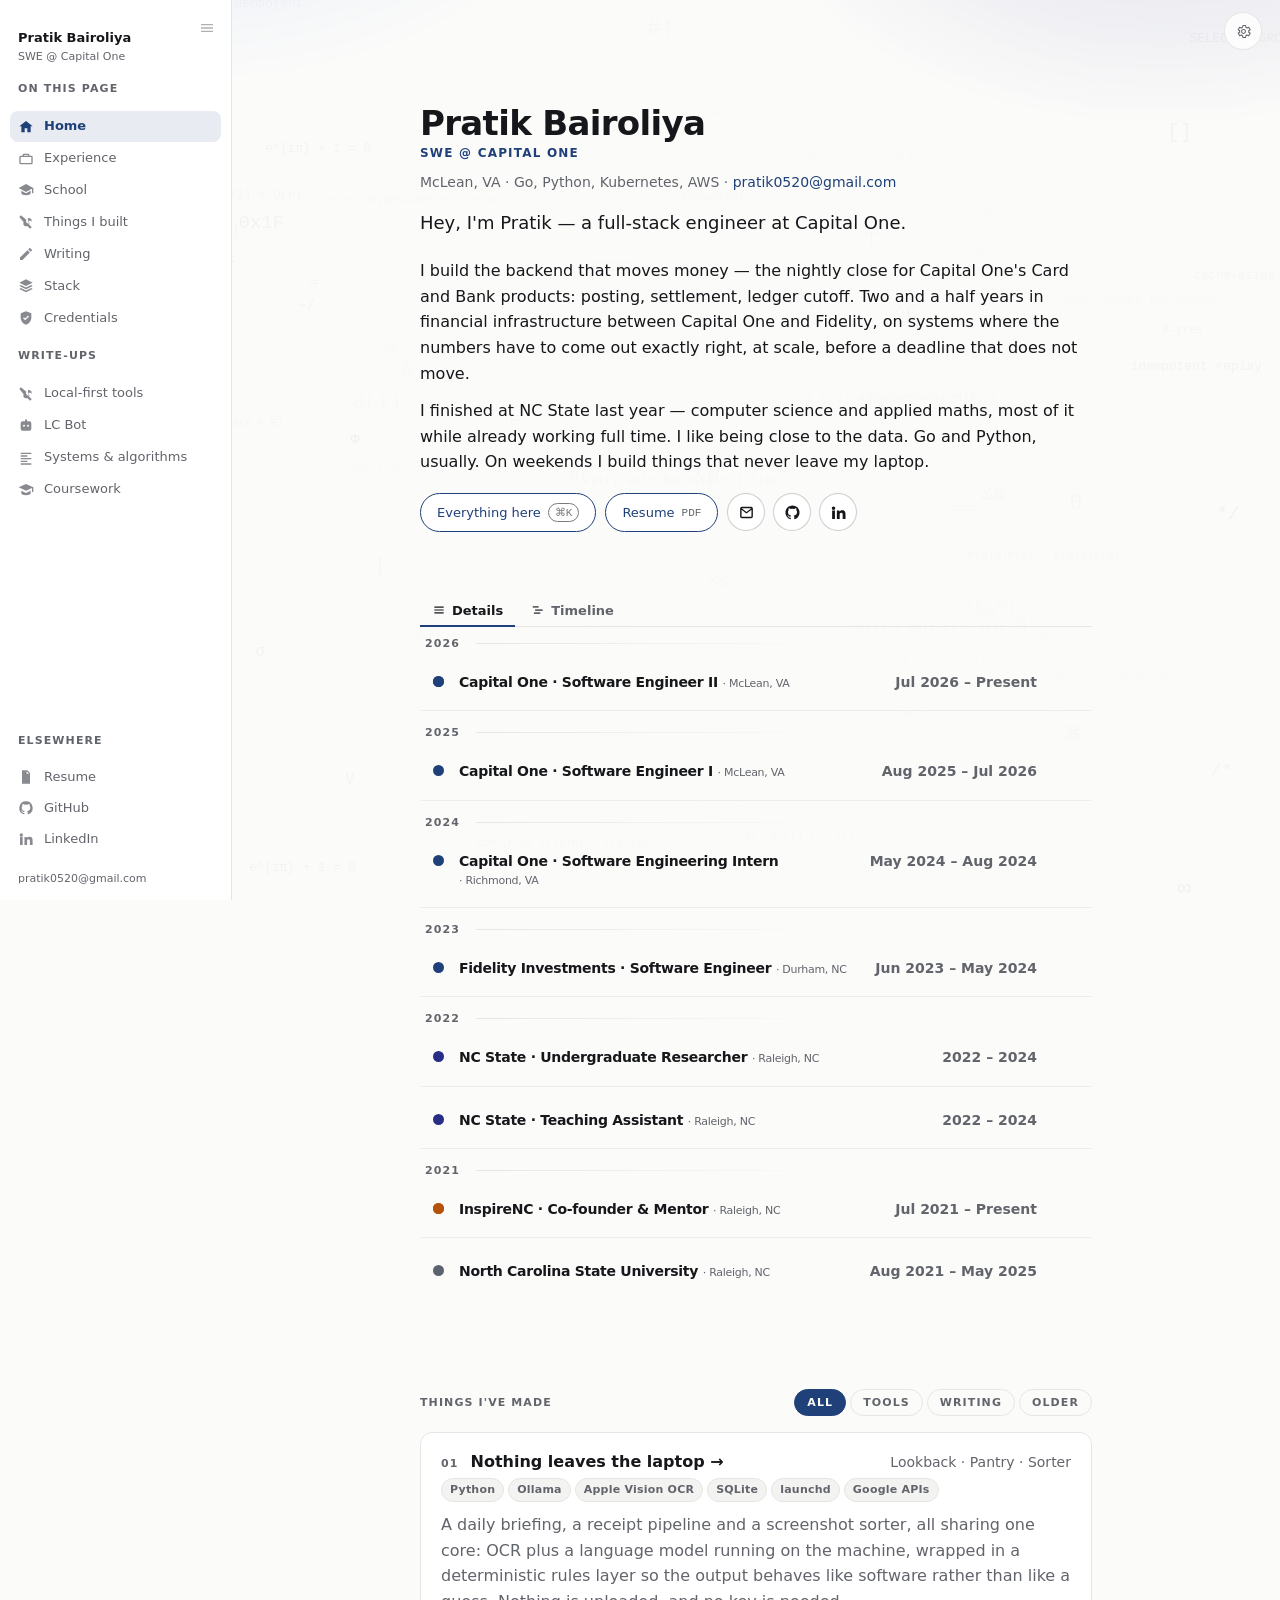
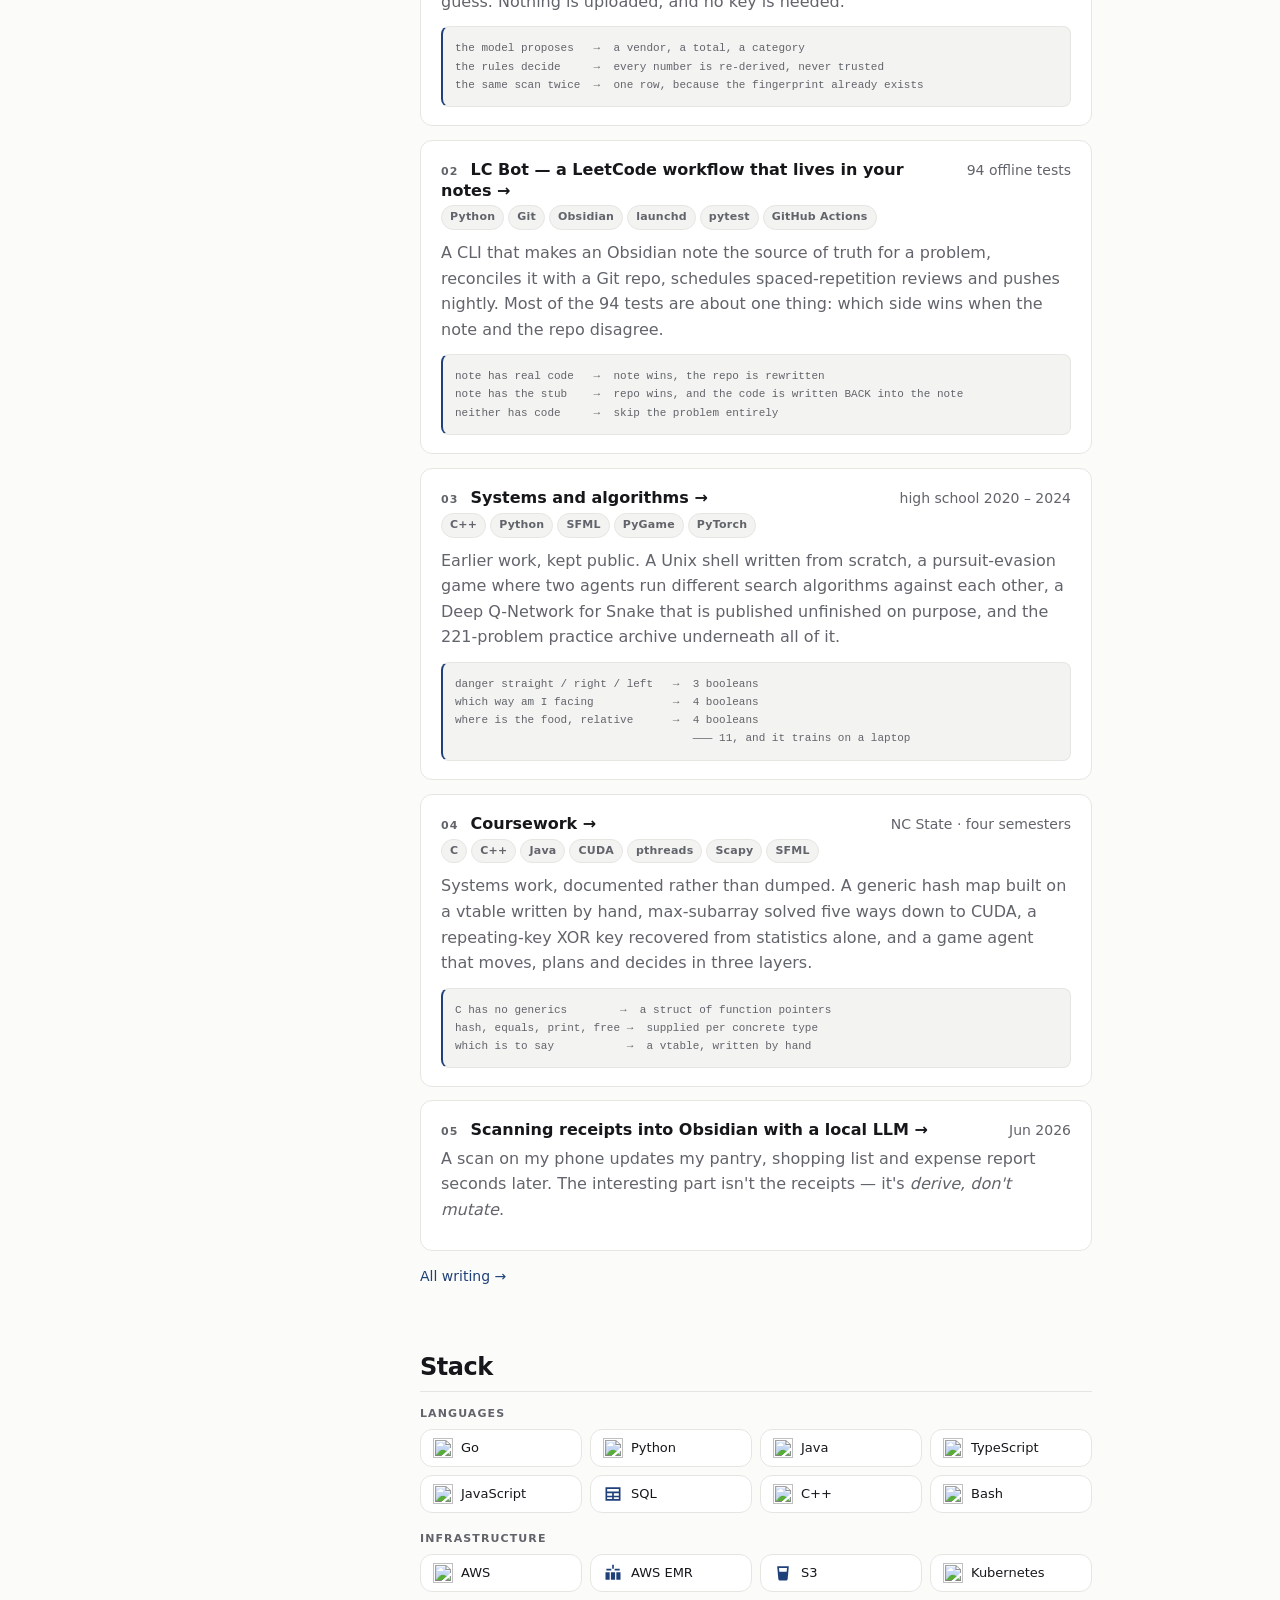
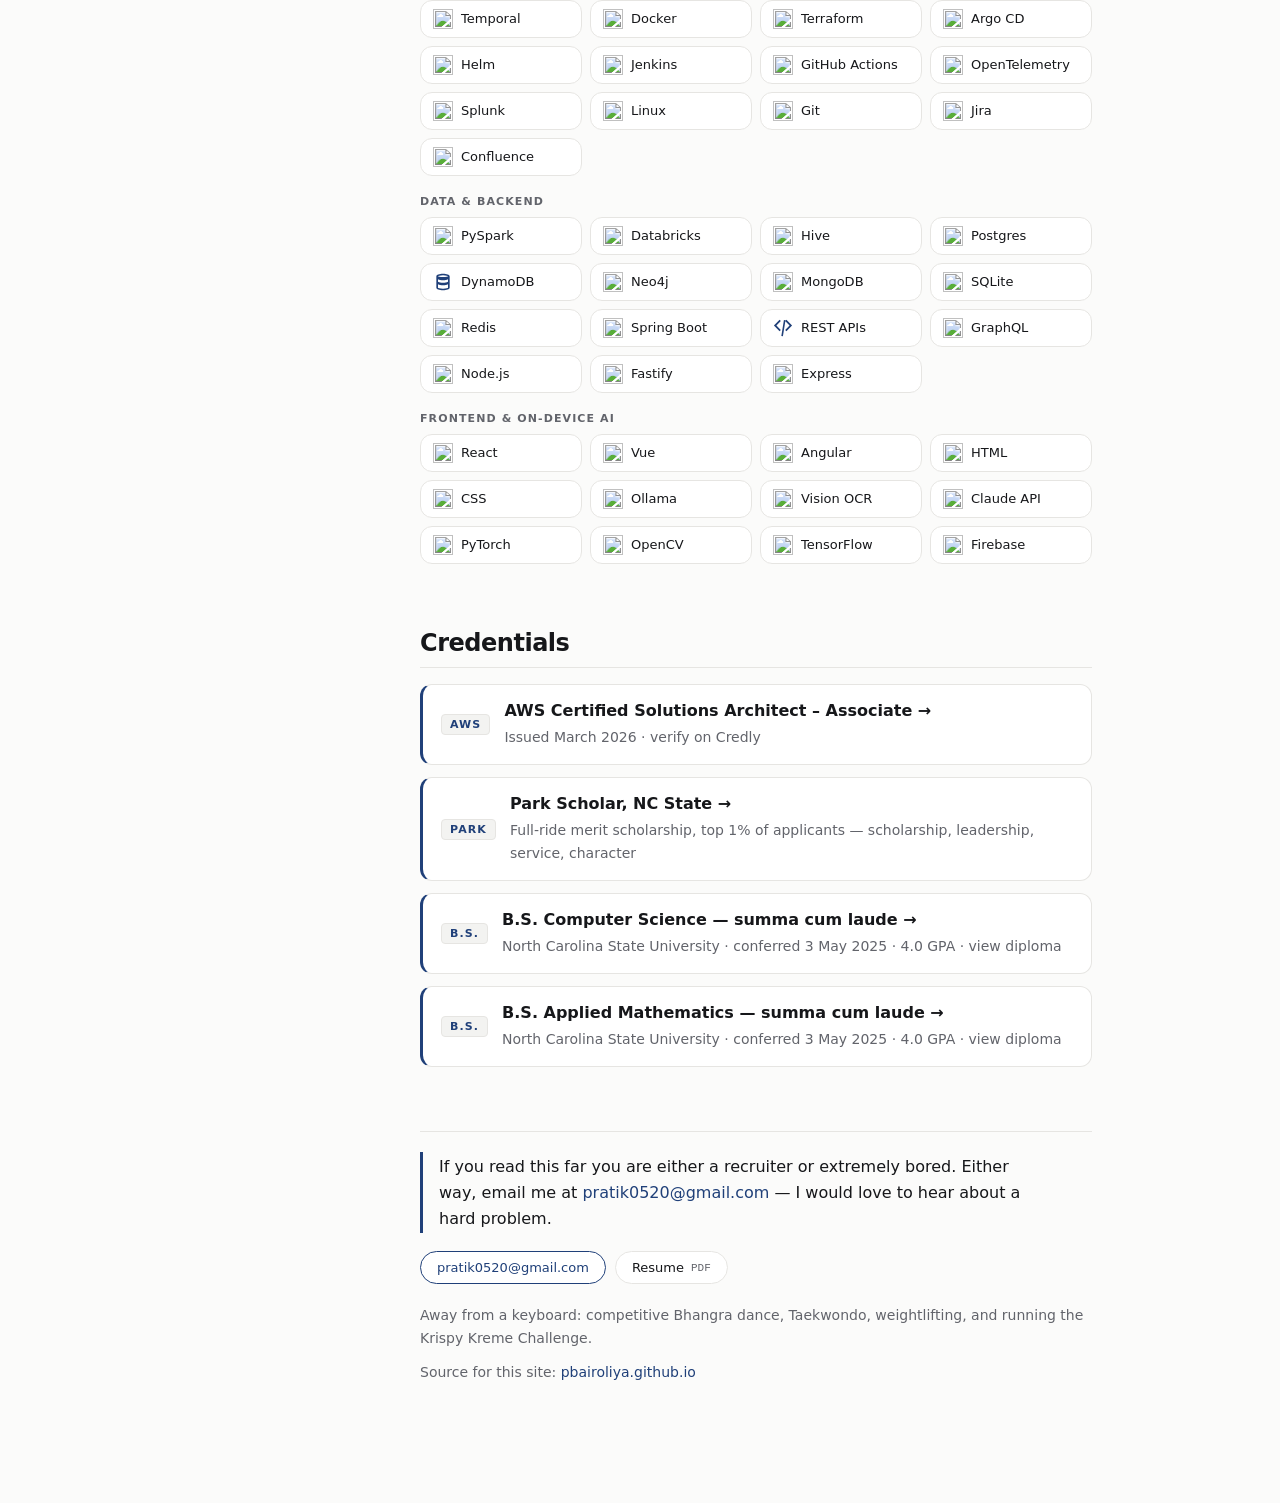
==== commit c94ca63d: "Stop three claims from inviting a question they do not need to A hiring-side review went through eve" ====
--- a/index.html
+++ b/index.html
@@ -11,22 +11,22 @@
 <link rel="canonical" href="https://pbairoliya.github.io/">
 <meta property="og:type" content="website">
 <meta property="og:title" content="Pratik Bairoliya — SWE @ Capital One">
-<meta property="og:description" content="I own the nightly end-of-day close at Capital One — posting, settlement and ledger cutoff across Card and Bank, run on Temporal.">
+<meta property="og:description" content="Backend engineer at Capital One, on the nightly close for Card and Bank — posting, settlement and ledger cutoff, run on Temporal.">
 <meta property="og:url" content="https://pbairoliya.github.io/">
 <meta property="og:site_name" content="Pratik Bairoliya">
 <meta property="og:image" content="https://pbairoliya.github.io/og.png">
 <meta property="og:image:width" content="1200">
 <meta property="og:image:height" content="630">
-<meta property="og:image:alt" content="Pratik Bairoliya — full-stack software engineer. Every night, a bank has to close its books. I own that job.">
+<meta property="og:image:alt" content="Pratik Bairoliya — engineer on the nightly close for Capital One Card and Bank.">
 <meta name="twitter:card" content="summary_large_image">
 <meta name="theme-color" content="#1f5fd6">
 <link rel="icon" href="favicon.svg" type="image/svg+xml">
 <!-- /social -->
 <script>try{var t=localStorage.getItem("theme");if(t&&t!=="system")document.documentElement.setAttribute("data-theme",t)}catch(e){}</script>
-<link rel="stylesheet" href="css/base.css?v=69">
-<link rel="stylesheet" href="css/components.css?v=69">
-<link rel="stylesheet" href="css/motion.css?v=69">
-<link rel="stylesheet" href="css/tour.css?v=69">
+<link rel="stylesheet" href="css/base.css?v=70">
+<link rel="stylesheet" href="css/components.css?v=70">
+<link rel="stylesheet" href="css/motion.css?v=70">
+<link rel="stylesheet" href="css/tour.css?v=70">
 </head>
 <body>
 <a class="skip" href="#main">Skip to content</a>
@@ -38,8 +38,8 @@
   <p class="standfirst">McLean, VA · Go, Python, Kubernetes, AWS · <a href="mailto:pratik0520@gmail.com">pratik0520@gmail.com</a></p>
   <p class="lede">Hey, I'm Pratik — a full-stack engineer at Capital One.</p>
   <p>
-    I build the backend that moves money: the ledger, settlement and end-of-day platform behind
-    Capital One's Card and Bank products. Two and a half years in financial infrastructure between
+    I build the backend that moves money — the nightly close for Capital One's Card and Bank
+    products: posting, settlement, ledger cutoff. Two and a half years in financial infrastructure between
     Capital One and Fidelity, on systems where the numbers have to come out exactly right, at
     scale, before a deadline that does not move.
   </p>
@@ -235,7 +235,7 @@
       <div class="job-body" id="job-8">
         <div>
           <ul>
-          <li>Graduated <strong>summa cum laude</strong> with a <strong>4.0</strong> GPA — B.S. Computer Science and B.S. Applied Mathematics, both conferred May 2025.</li>
+          <li>Graduated <strong>summa cum laude</strong> with a <strong>4.0</strong> GPA — B.S. Computer Science and B.S. Applied Mathematics, both conferred May 2025. The final year, 2024–25, was full-time study.</li>
           <li><strong><a href="https://park.ncsu.edu/">Park Scholar</a></strong> — full merit scholarship to the top <strong>1%</strong> of applicants, for leadership and service.</li>
           <li>Coursework across systems, security, game AI and pure maths — <a href="projects/coursework.html">four semesters of it are public</a>.</li>
           </ul>
@@ -260,11 +260,6 @@
   </section>
 
   </div>
-
-  <p class="meta interests">
-    Away from a keyboard: competitive Bhangra dance, Taekwondo, weightlifting, and running the
-    Krispy Kreme Challenge.
-  </p>
 
   <div class="shelf">
   <section id="projects">
@@ -485,6 +480,8 @@
       <a class="btn primary" href="mailto:pratik0520@gmail.com">pratik0520@gmail.com</a>
       <a class="btn" href="Pratik-Bairoliya-Resume.pdf">Resume <span class="k">PDF</span></a>
     </p>
+    <p class="meta interests">Away from a keyboard: competitive Bhangra dance, Taekwondo, weightlifting, and running the
+    Krispy Kreme Challenge.</p>
     Source for this site:
     <a href="https://github.com/pbairoliya/pbairoliya.github.io">pbairoliya.github.io</a>
   </footer>
@@ -565,15 +562,15 @@
   </div>
 </div>
 
-<script src="js/theme.js?v=69" defer></script>
-<script src="js/field.js?v=69" defer></script>
-<script src="js/palette.js?v=69" defer></script>
-<script src="js/spotlight.js?v=69" defer></script>
-<script src="js/sidebar.js?v=69" defer></script>
-<script src="js/reveal.js?v=69" defer></script>
-<script src="js/a11y.js?v=69" defer></script>
-<script src="js/blocks.js?v=69" defer></script>
-<script src="js/tour.js?v=69" defer></script>
-<script src="js/settings.js?v=69" defer></script>
+<script src="js/theme.js?v=70" defer></script>
+<script src="js/field.js?v=70" defer></script>
+<script src="js/palette.js?v=70" defer></script>
+<script src="js/spotlight.js?v=70" defer></script>
+<script src="js/sidebar.js?v=70" defer></script>
+<script src="js/reveal.js?v=70" defer></script>
+<script src="js/a11y.js?v=70" defer></script>
+<script src="js/blocks.js?v=70" defer></script>
+<script src="js/tour.js?v=70" defer></script>
+<script src="js/settings.js?v=70" defer></script>
 </body>
 </html>
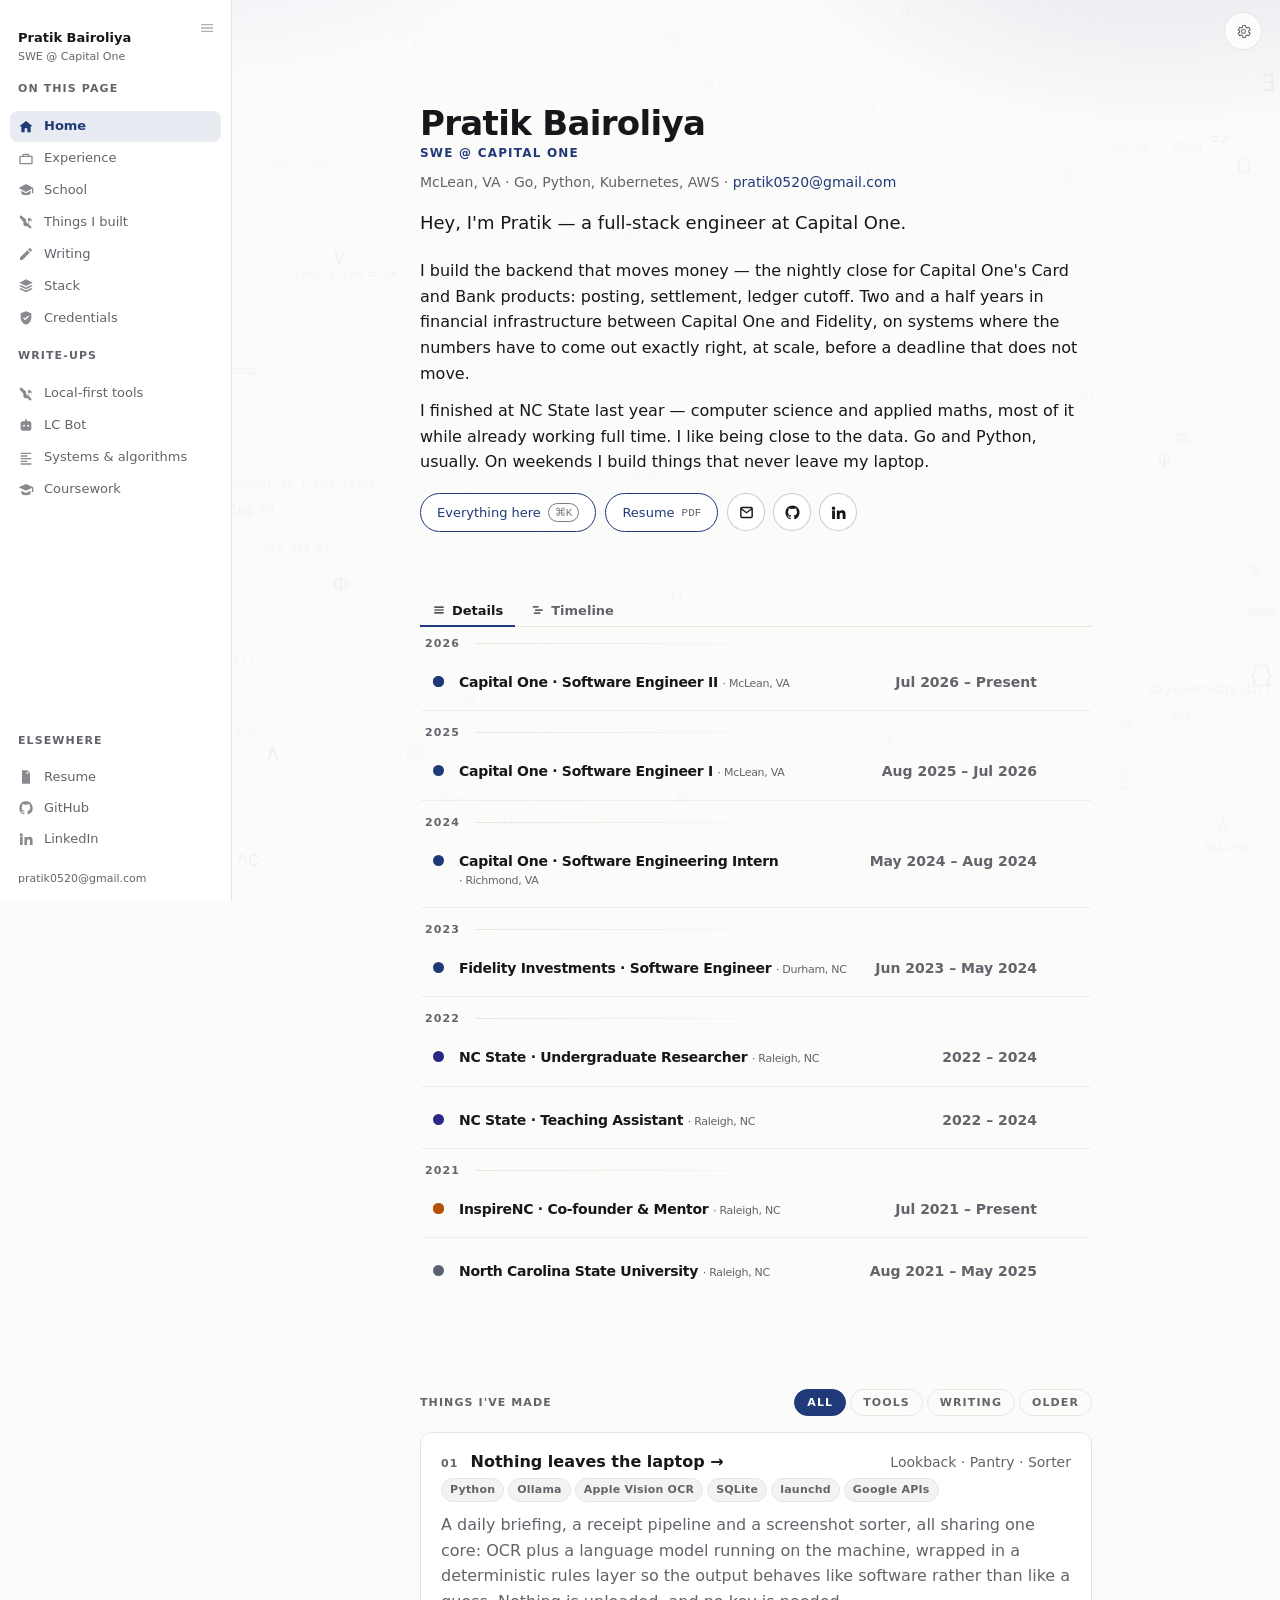
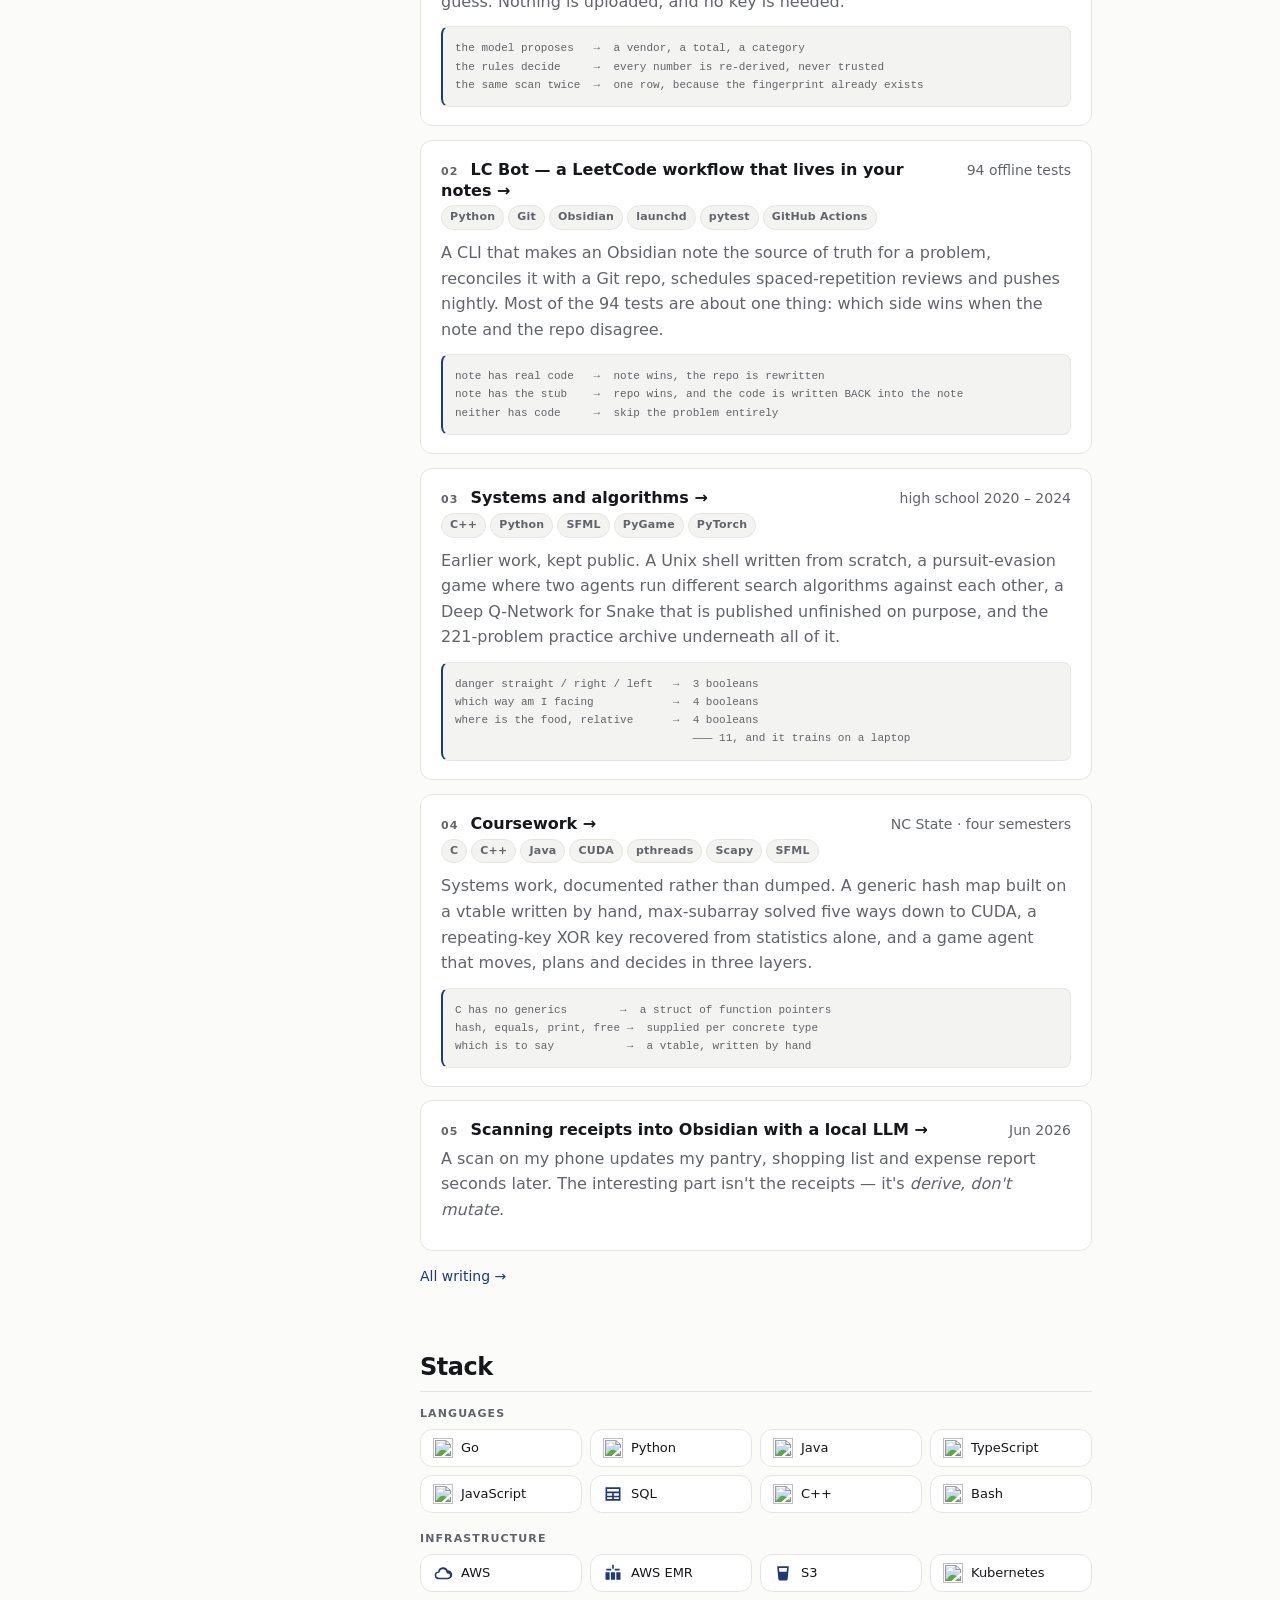
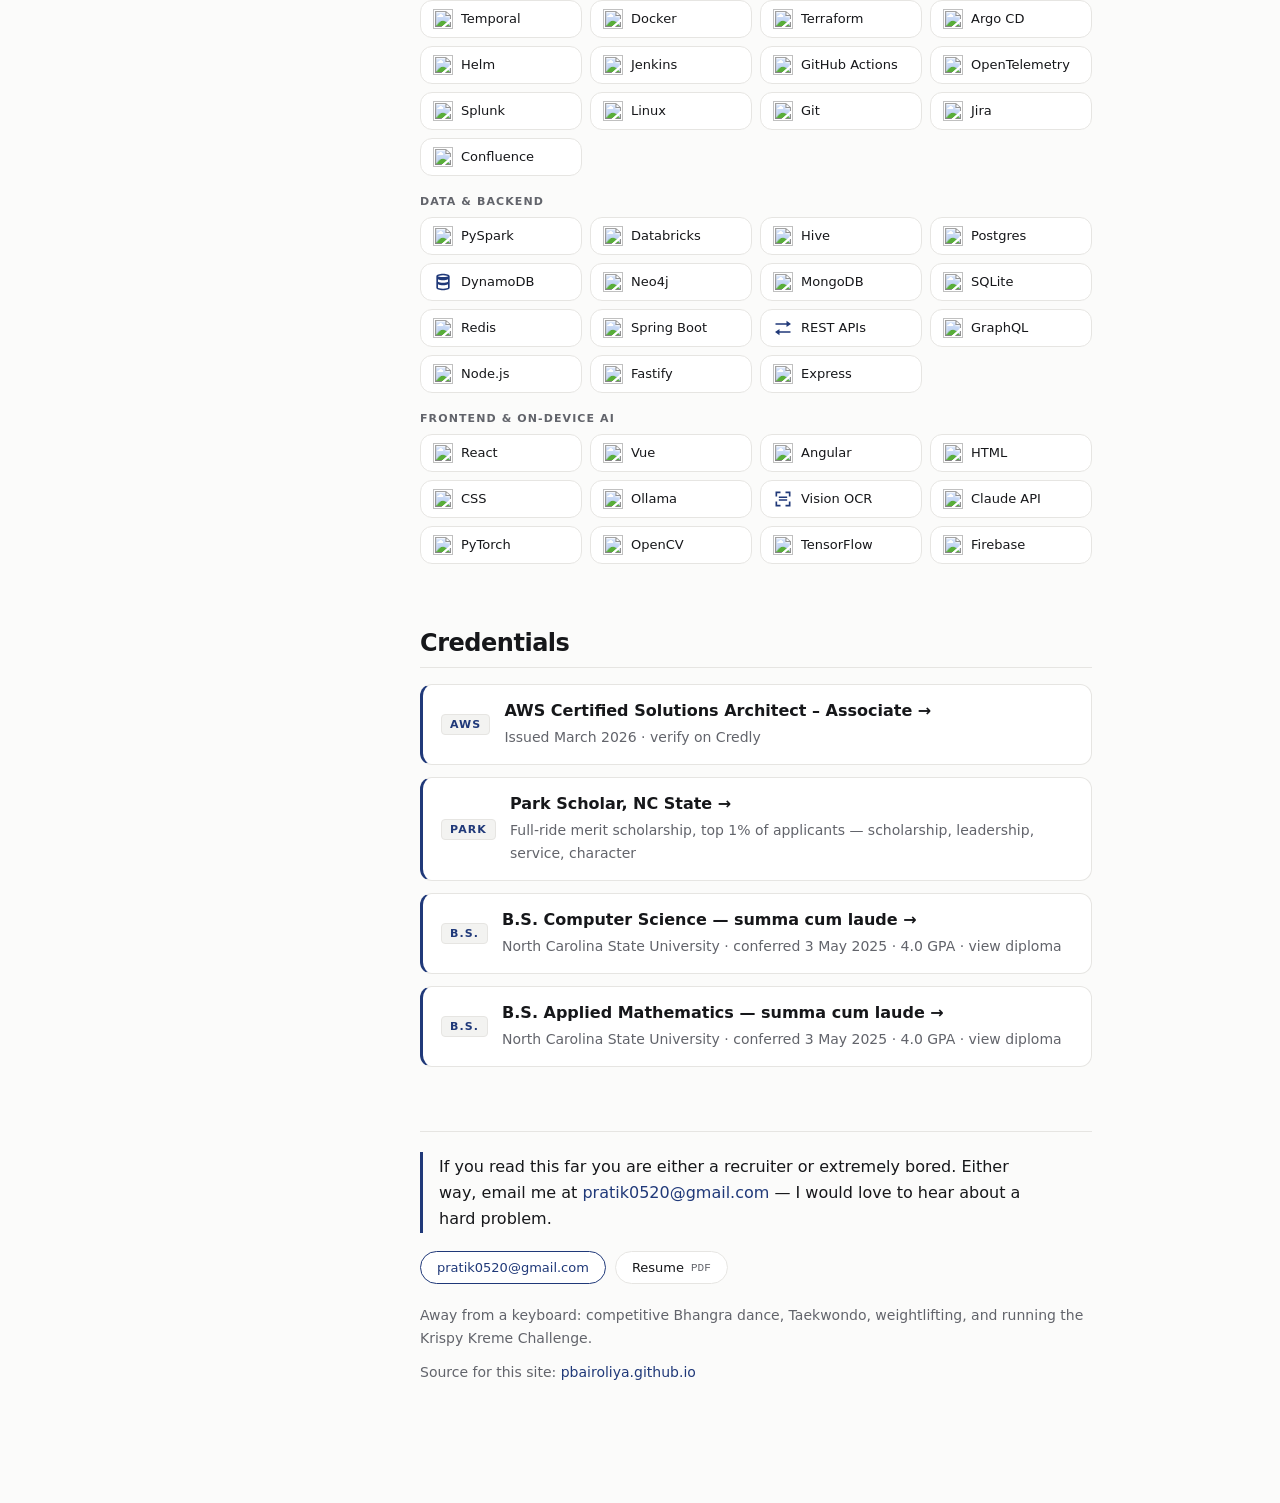
==== commit 0eaf062e: "Three stack icons did not represent what they labelled Audited all 52 tiles against what each icon a" ====
--- a/index.html
+++ b/index.html
@@ -23,10 +23,10 @@
 <link rel="icon" href="favicon.svg" type="image/svg+xml">
 <!-- /social -->
 <script>try{var t=localStorage.getItem("theme");if(t&&t!=="system")document.documentElement.setAttribute("data-theme",t)}catch(e){}</script>
-<link rel="stylesheet" href="css/base.css?v=70">
-<link rel="stylesheet" href="css/components.css?v=70">
-<link rel="stylesheet" href="css/motion.css?v=70">
-<link rel="stylesheet" href="css/tour.css?v=70">
+<link rel="stylesheet" href="css/base.css?v=71">
+<link rel="stylesheet" href="css/components.css?v=71">
+<link rel="stylesheet" href="css/motion.css?v=71">
+<link rel="stylesheet" href="css/tour.css?v=71">
 </head>
 <body>
 <a class="skip" href="#main">Skip to content</a>
@@ -371,7 +371,7 @@
   <div class="stack-group reveal">
     <p class="stack-label">Infrastructure</p>
     <div class="stack">
-      <span class="tool" style="--i:0"><img src="https://cdn.jsdelivr.net/gh/devicons/devicon@latest/icons/amazonwebservices/amazonwebservices-original-wordmark.svg" alt="" loading="lazy">AWS</span>
+      <span class="tool" style="--i:0"><svg class="gl" viewBox="0 0 24 24" aria-hidden="true"><path d="M6.6 19.4a4.6 4.6 0 0 1-.5-9.17 6.1 6.1 0 0 1 11.63-1.4A4.3 4.3 0 0 1 17.9 19.4H6.6Zm0-1.8h11.3a2.5 2.5 0 0 0 .1-5l-1.5-.06-.28-1.48a4.3 4.3 0 0 0-8.3-.63l-.35 1.2-1.25.1a2.8 2.8 0 0 0 .28 5.58Z"/></svg>AWS</span>
       <span class="tool" style="--i:1"><svg class="gl" viewBox="0 0 24 24" aria-hidden="true"><path d="M11 2h2v5h-2V2Zm-7 5h6v2H4V7Zm10 0h6v2h-6V7ZM3 11h5v9H3v-9Zm6.5 0h5v9h-5v-9ZM16 11h5v9h-5v-9Z"/></svg>AWS EMR</span>
       <span class="tool" style="--i:2"><svg class="gl" viewBox="0 0 24 24" aria-hidden="true"><path d="M5 4h14l-1.4 15.2a2 2 0 0 1-2 1.8H8.4a2 2 0 0 1-2-1.8L5 4Zm2.2 2 .4 4.5h8.8l.4-4.5H7.2Z"/></svg>S3</span>
       <span class="tool" style="--i:3"><img src="https://cdn.simpleicons.org/kubernetes" alt="" loading="lazy">Kubernetes</span>
@@ -404,7 +404,7 @@
       <span class="tool" style="--i:7"><img src="https://cdn.simpleicons.org/sqlite" alt="" loading="lazy">SQLite</span>
       <span class="tool" style="--i:8"><img src="https://cdn.simpleicons.org/redis" alt="" loading="lazy">Redis</span>
       <span class="tool" style="--i:9"><img src="https://cdn.simpleicons.org/springboot" alt="" loading="lazy">Spring Boot</span>
-      <span class="tool" style="--i:10"><svg class="gl" viewBox="0 0 24 24" aria-hidden="true"><path d="M9.4 3.6 7.9 2.2 1.1 9l6.8 6.8 1.5-1.5L4.1 9l5.3-5.4Zm5.2 0L16.1 2.2 22.9 9l-6.8 6.8-1.5-1.5L19.9 9l-5.3-5.4ZM10 21.5l3.1-19 1.9.3-3.1 19-1.9-.3Z"/></svg>REST APIs</span>
+      <span class="tool" style="--i:10"><svg class="gl" viewBox="0 0 24 24" aria-hidden="true"><path d="M3 6.2h13.2V3.4L21.6 7.1l-5.4 3.7V8H3V6.2Z"/><path d="M21 17.8H7.8v2.8L2.4 16.9l5.4-3.7V16H21v1.8Z"/></svg>REST APIs</span>
       <span class="tool" style="--i:11"><img src="https://cdn.simpleicons.org/graphql" alt="" loading="lazy">GraphQL</span>
       <span class="tool" style="--i:12"><img src="https://cdn.simpleicons.org/nodedotjs" alt="" loading="lazy">Node.js</span>
       <span class="tool" style="--i:13"><img src="https://cdn.simpleicons.org/fastify/989ea6" alt="" loading="lazy">Fastify</span>
@@ -421,7 +421,7 @@
       <span class="tool" style="--i:3"><img src="https://cdn.simpleicons.org/html5" alt="" loading="lazy">HTML</span>
       <span class="tool" style="--i:4"><img src="https://cdn.simpleicons.org/css" alt="" loading="lazy">CSS</span>
       <span class="tool" style="--i:5"><img src="https://cdn.simpleicons.org/ollama/989ea6" alt="" loading="lazy">Ollama</span>
-      <span class="tool" style="--i:6"><img src="https://cdn.simpleicons.org/apple/989ea6" alt="" loading="lazy">Vision OCR</span>
+      <span class="tool" style="--i:6"><svg class="gl" viewBox="0 0 24 24" aria-hidden="true"><path d="M3 3h6v2H5v4H3V3Zm12 0h6v6h-2V5h-4V3ZM3 15h2v4h4v2H3v-6Zm16 0h2v6h-6v-2h4v-4Z"/><path d="M7 9h10v1.8H7V9Zm0 3.4h10v1.8H7v-1.8Z"/></svg>Vision OCR</span>
       <span class="tool" style="--i:7"><img src="https://cdn.simpleicons.org/anthropic/989ea6" alt="" loading="lazy">Claude API</span>
       <span class="tool" style="--i:8"><img src="https://cdn.simpleicons.org/pytorch" alt="" loading="lazy">PyTorch</span>
       <span class="tool" style="--i:9"><img src="https://cdn.simpleicons.org/opencv" alt="" loading="lazy">OpenCV</span>
@@ -562,15 +562,15 @@
   </div>
 </div>
 
-<script src="js/theme.js?v=70" defer></script>
-<script src="js/field.js?v=70" defer></script>
-<script src="js/palette.js?v=70" defer></script>
-<script src="js/spotlight.js?v=70" defer></script>
-<script src="js/sidebar.js?v=70" defer></script>
-<script src="js/reveal.js?v=70" defer></script>
-<script src="js/a11y.js?v=70" defer></script>
-<script src="js/blocks.js?v=70" defer></script>
-<script src="js/tour.js?v=70" defer></script>
-<script src="js/settings.js?v=70" defer></script>
+<script src="js/theme.js?v=71" defer></script>
+<script src="js/field.js?v=71" defer></script>
+<script src="js/palette.js?v=71" defer></script>
+<script src="js/spotlight.js?v=71" defer></script>
+<script src="js/sidebar.js?v=71" defer></script>
+<script src="js/reveal.js?v=71" defer></script>
+<script src="js/a11y.js?v=71" defer></script>
+<script src="js/blocks.js?v=71" defer></script>
+<script src="js/tour.js?v=71" defer></script>
+<script src="js/settings.js?v=71" defer></script>
 </body>
 </html>
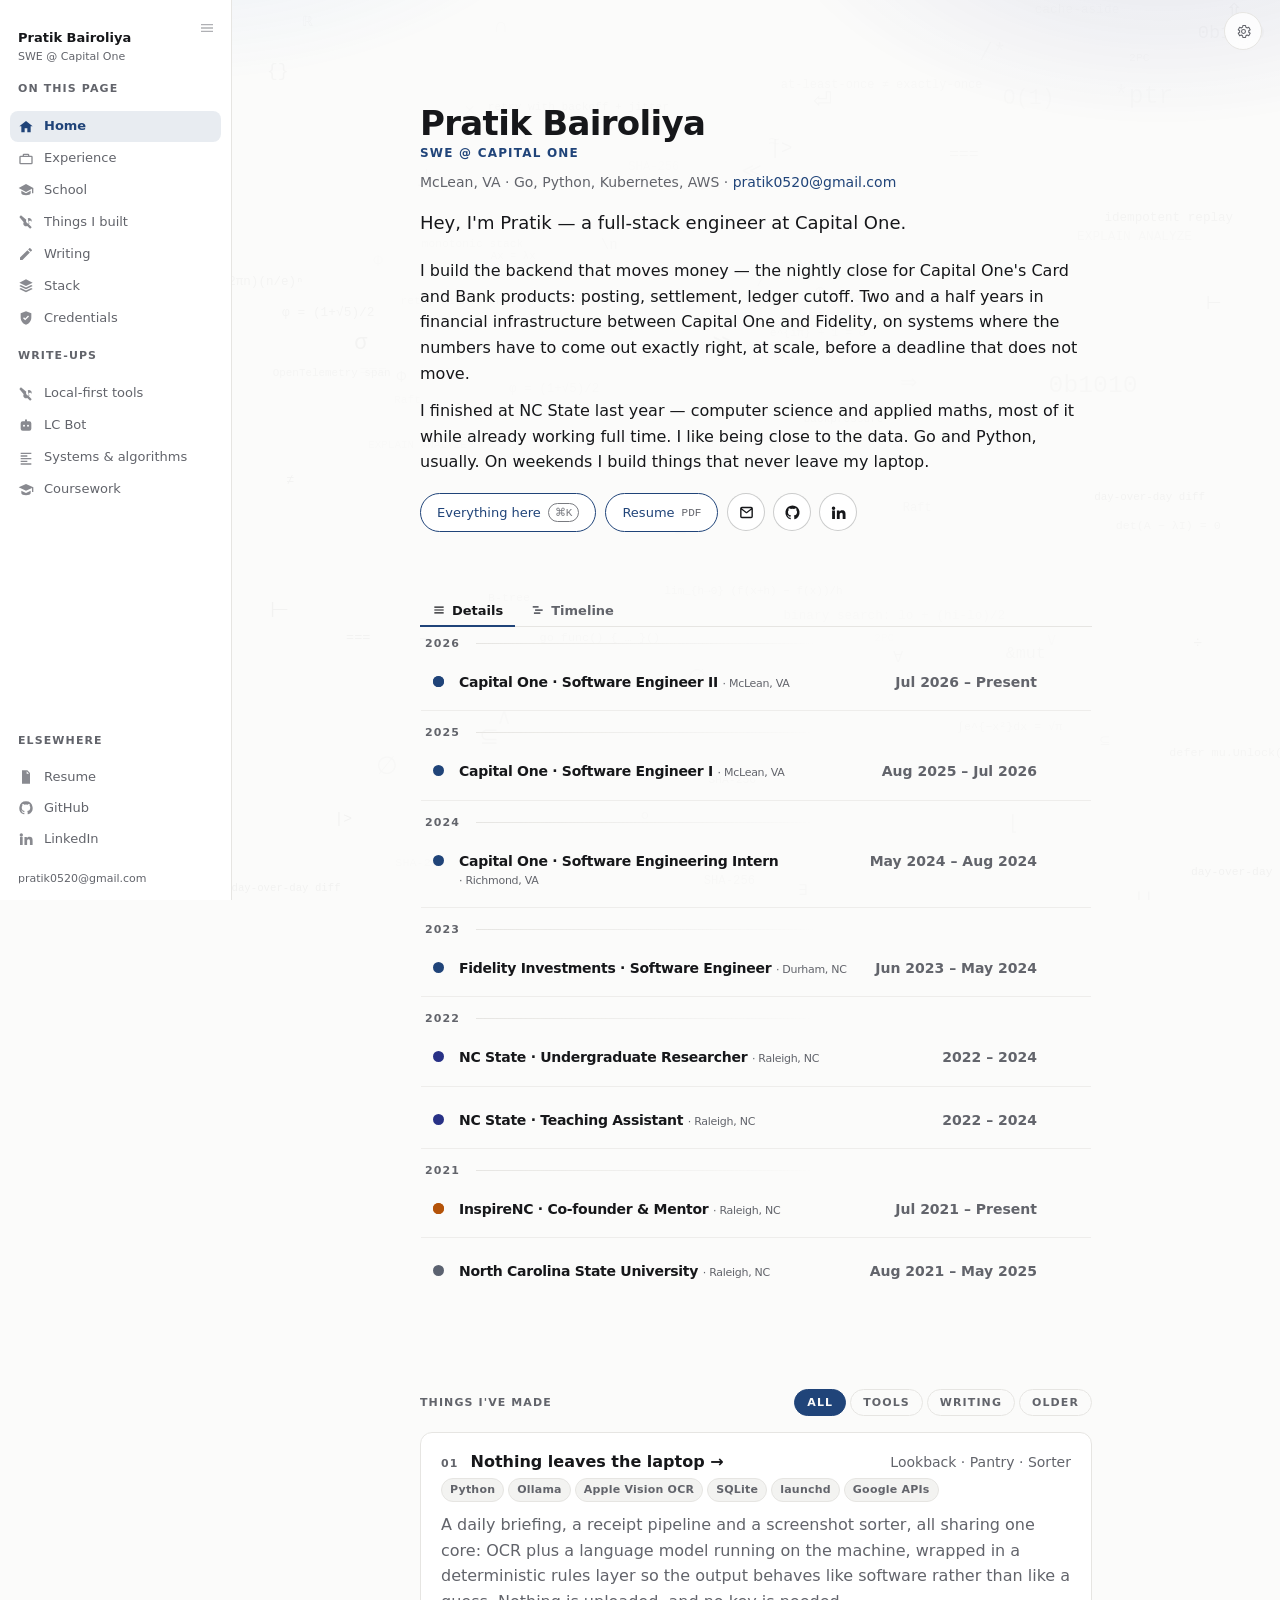
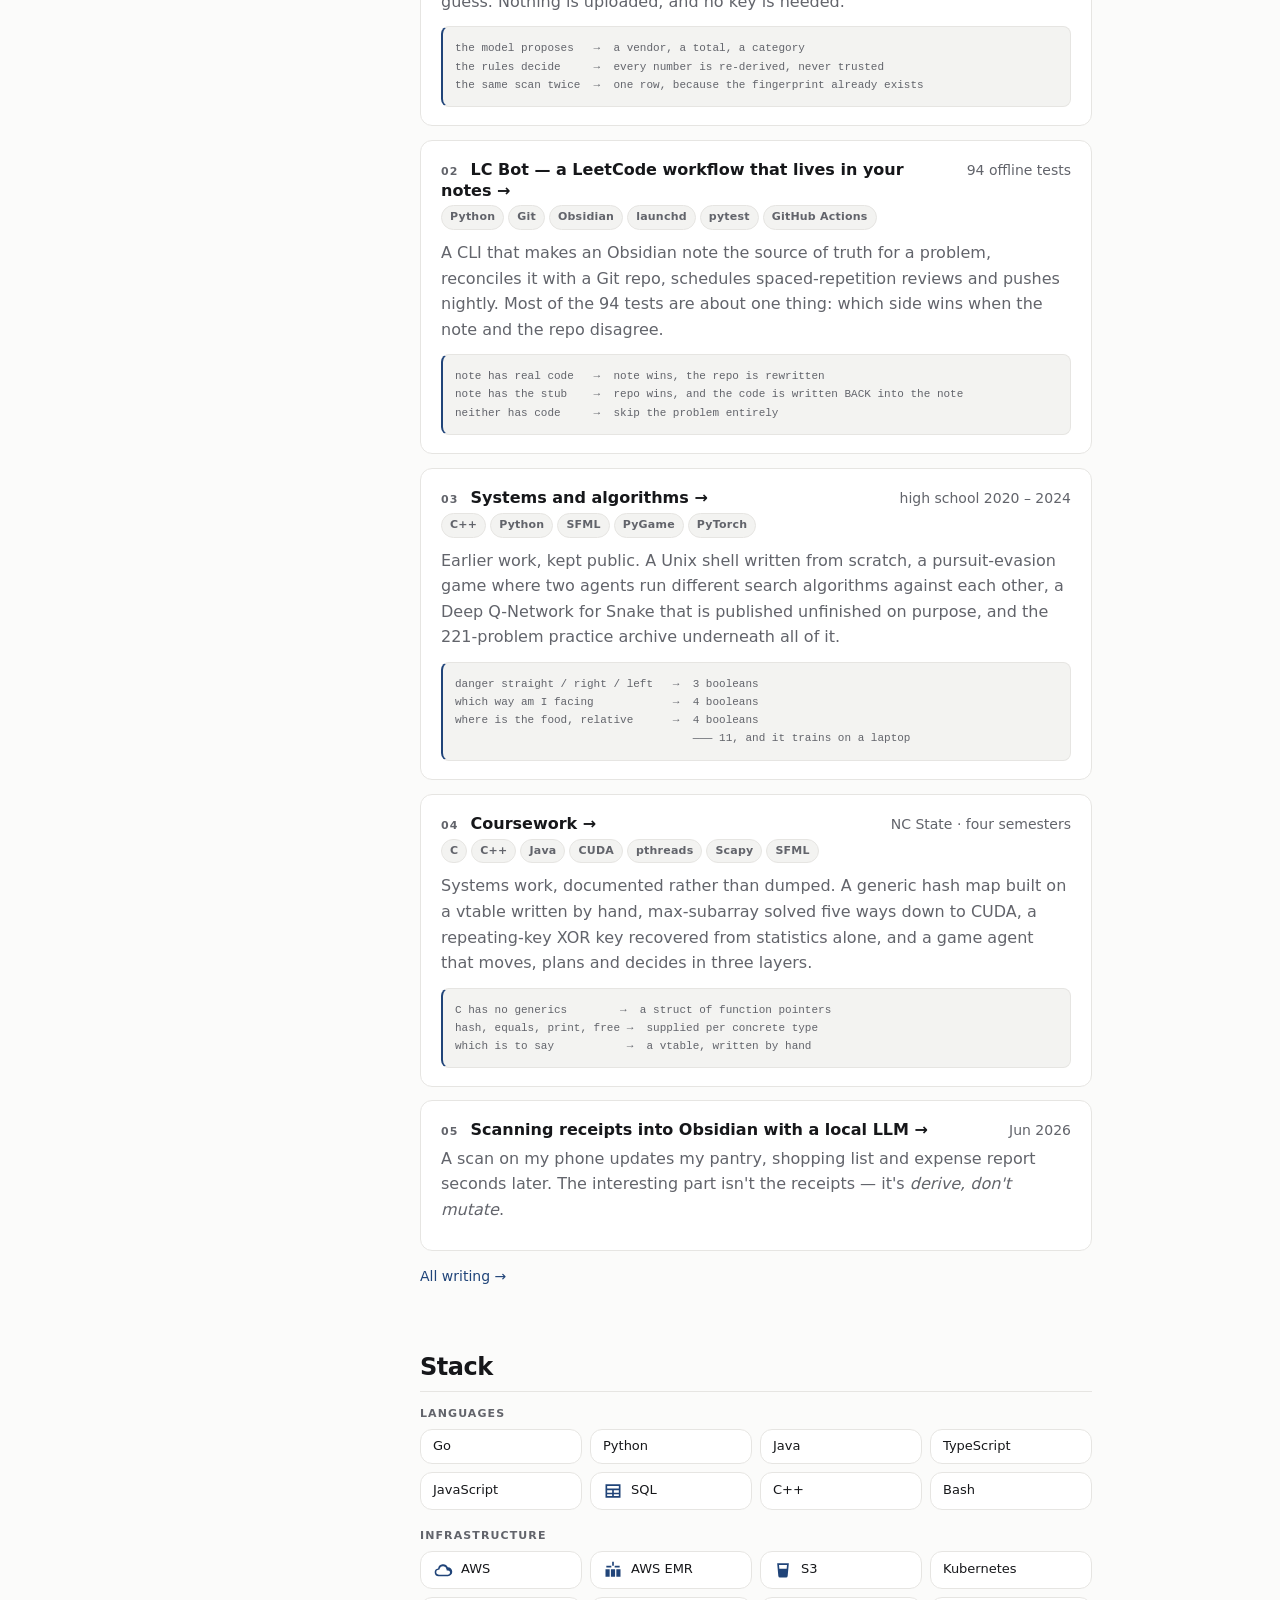
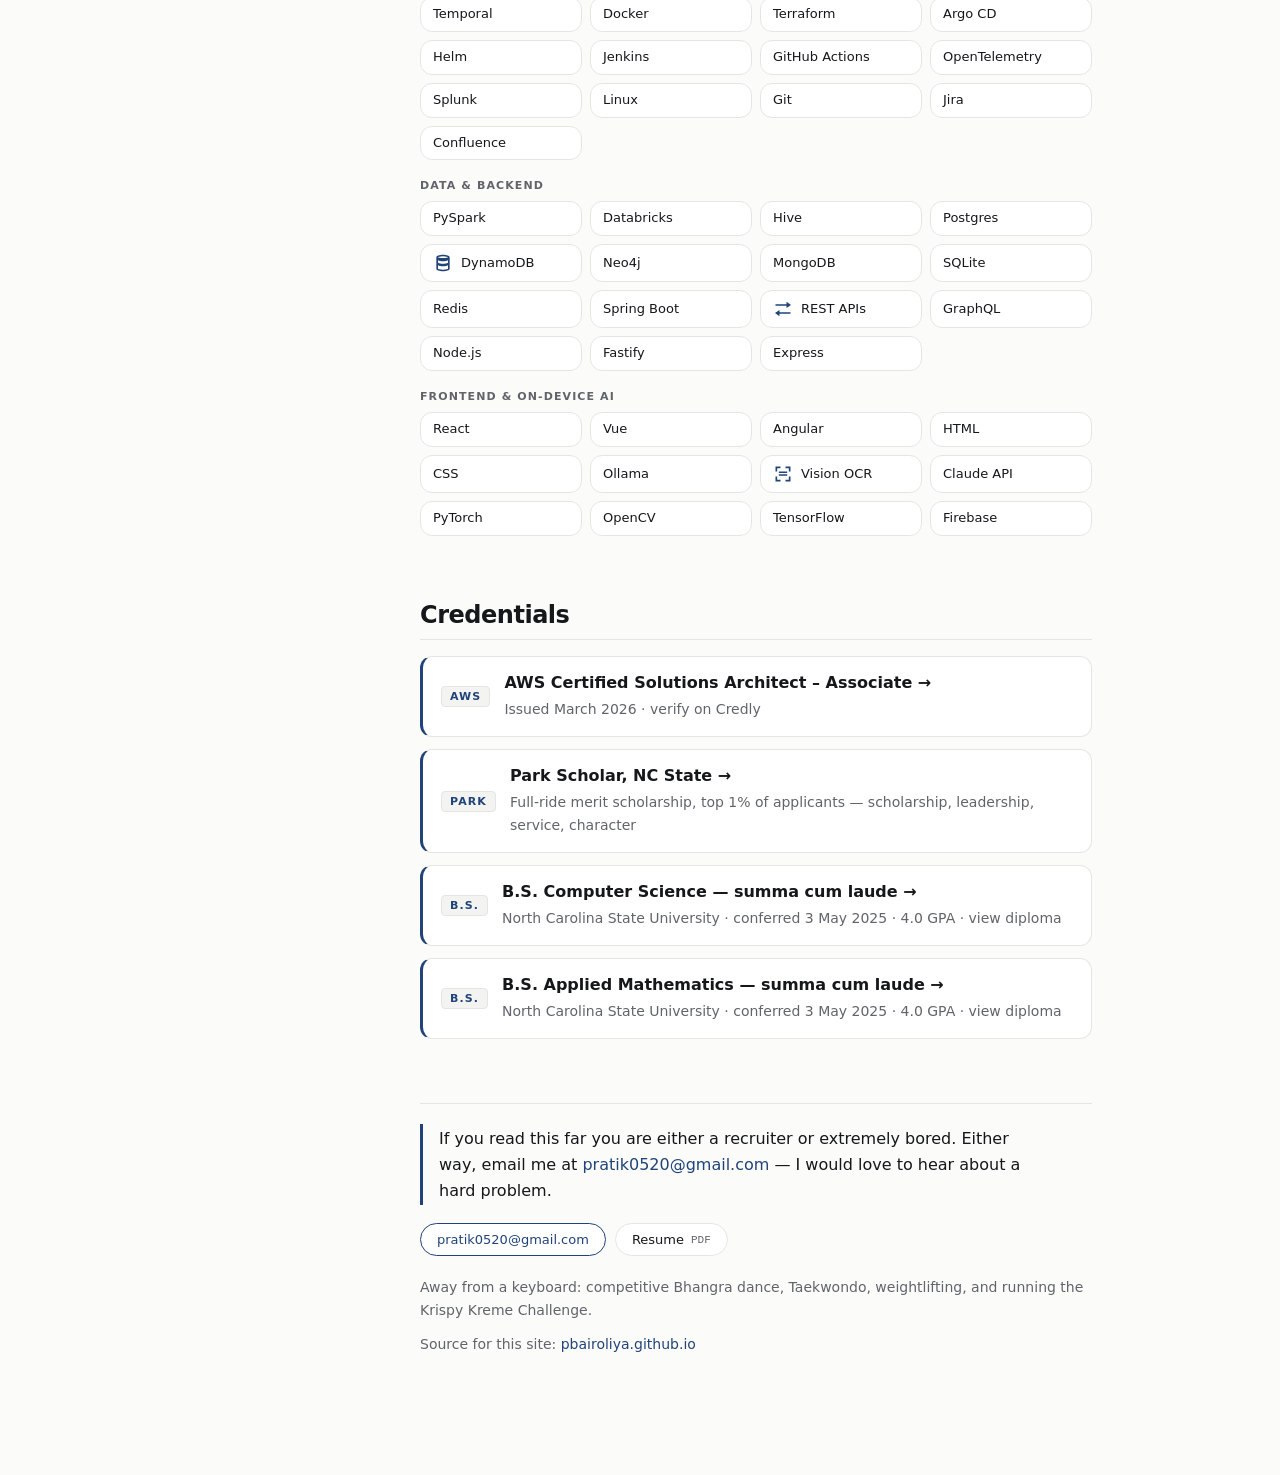
==== commit 861fd046: "Fix a ReferenceError on the Timeline's main interaction, and five more a QA pass found Clicking any " ====
--- a/index.html
+++ b/index.html
@@ -23,10 +23,10 @@
 <link rel="icon" href="favicon.svg" type="image/svg+xml">
 <!-- /social -->
 <script>try{var t=localStorage.getItem("theme");if(t&&t!=="system")document.documentElement.setAttribute("data-theme",t)}catch(e){}</script>
-<link rel="stylesheet" href="css/base.css?v=71">
-<link rel="stylesheet" href="css/components.css?v=71">
-<link rel="stylesheet" href="css/motion.css?v=71">
-<link rel="stylesheet" href="css/tour.css?v=71">
+<link rel="stylesheet" href="css/base.css?v=72">
+<link rel="stylesheet" href="css/components.css?v=72">
+<link rel="stylesheet" href="css/motion.css?v=72">
+<link rel="stylesheet" href="css/tour.css?v=72">
 </head>
 <body>
 <a class="skip" href="#main">Skip to content</a>
@@ -562,15 +562,15 @@
   </div>
 </div>
 
-<script src="js/theme.js?v=71" defer></script>
-<script src="js/field.js?v=71" defer></script>
-<script src="js/palette.js?v=71" defer></script>
-<script src="js/spotlight.js?v=71" defer></script>
-<script src="js/sidebar.js?v=71" defer></script>
-<script src="js/reveal.js?v=71" defer></script>
-<script src="js/a11y.js?v=71" defer></script>
-<script src="js/blocks.js?v=71" defer></script>
-<script src="js/tour.js?v=71" defer></script>
-<script src="js/settings.js?v=71" defer></script>
+<script src="js/theme.js?v=72" defer></script>
+<script src="js/field.js?v=72" defer></script>
+<script src="js/palette.js?v=72" defer></script>
+<script src="js/spotlight.js?v=72" defer></script>
+<script src="js/sidebar.js?v=72" defer></script>
+<script src="js/reveal.js?v=72" defer></script>
+<script src="js/a11y.js?v=72" defer></script>
+<script src="js/blocks.js?v=72" defer></script>
+<script src="js/tour.js?v=72" defer></script>
+<script src="js/settings.js?v=72" defer></script>
 </body>
 </html>
--- a/css/components.css
+++ b/css/components.css
@@ -872,3 +872,7 @@
 /* The three icon buttons are one group. Unwrapped they split 1 + 2 across two
    lines at 390px, which read as one orphaned circle rather than a set. */
 .btn-row { display: flex; gap: var(--s2); flex: 0 0 auto; }
+
+/* A logo that failed to load is worse than no logo: alt="" renders the
+   browser's torn-page glyph. blocks.js marks these; the label carries it. */
+.tool img.no-icon { display: none; }
--- a/css/motion.css
+++ b/css/motion.css
@@ -172,6 +172,10 @@
   .stack-label { margin: 1.5mm 0 .5mm; }
 
   .card, .cred, .job, .courses li { break-inside: avoid; }
-  .job-body ul { break-inside: avoid; }
+  .job-body ul, .job-body li { break-inside: avoid; }
+  /* Keep a heading with what it introduces. Credentials was orphaning two of
+     its own cards onto a page that was otherwise three-quarters empty. */
+  h2 { break-after: avoid; }
+  #credentials { break-inside: avoid; }
   a[href^="http"]::after { content: ""; }        /* URLs bloat a printed resume */
 }
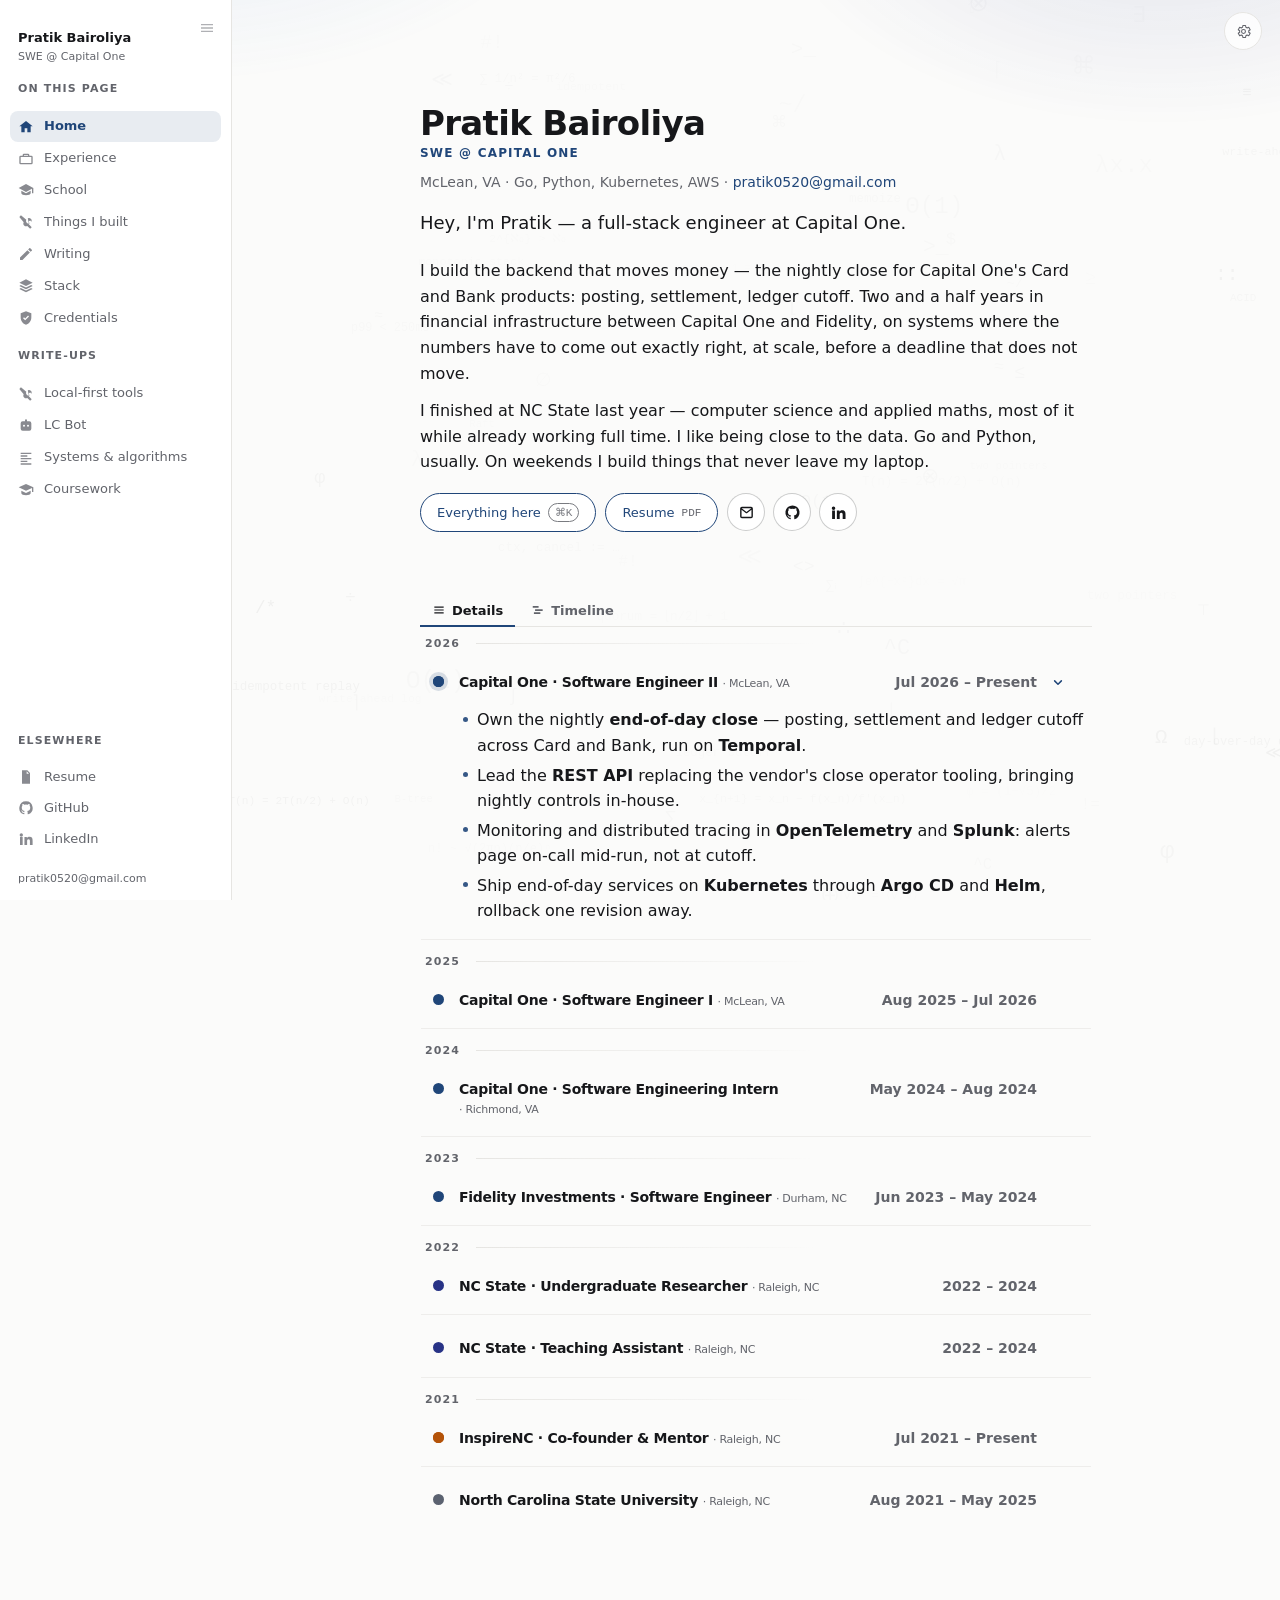
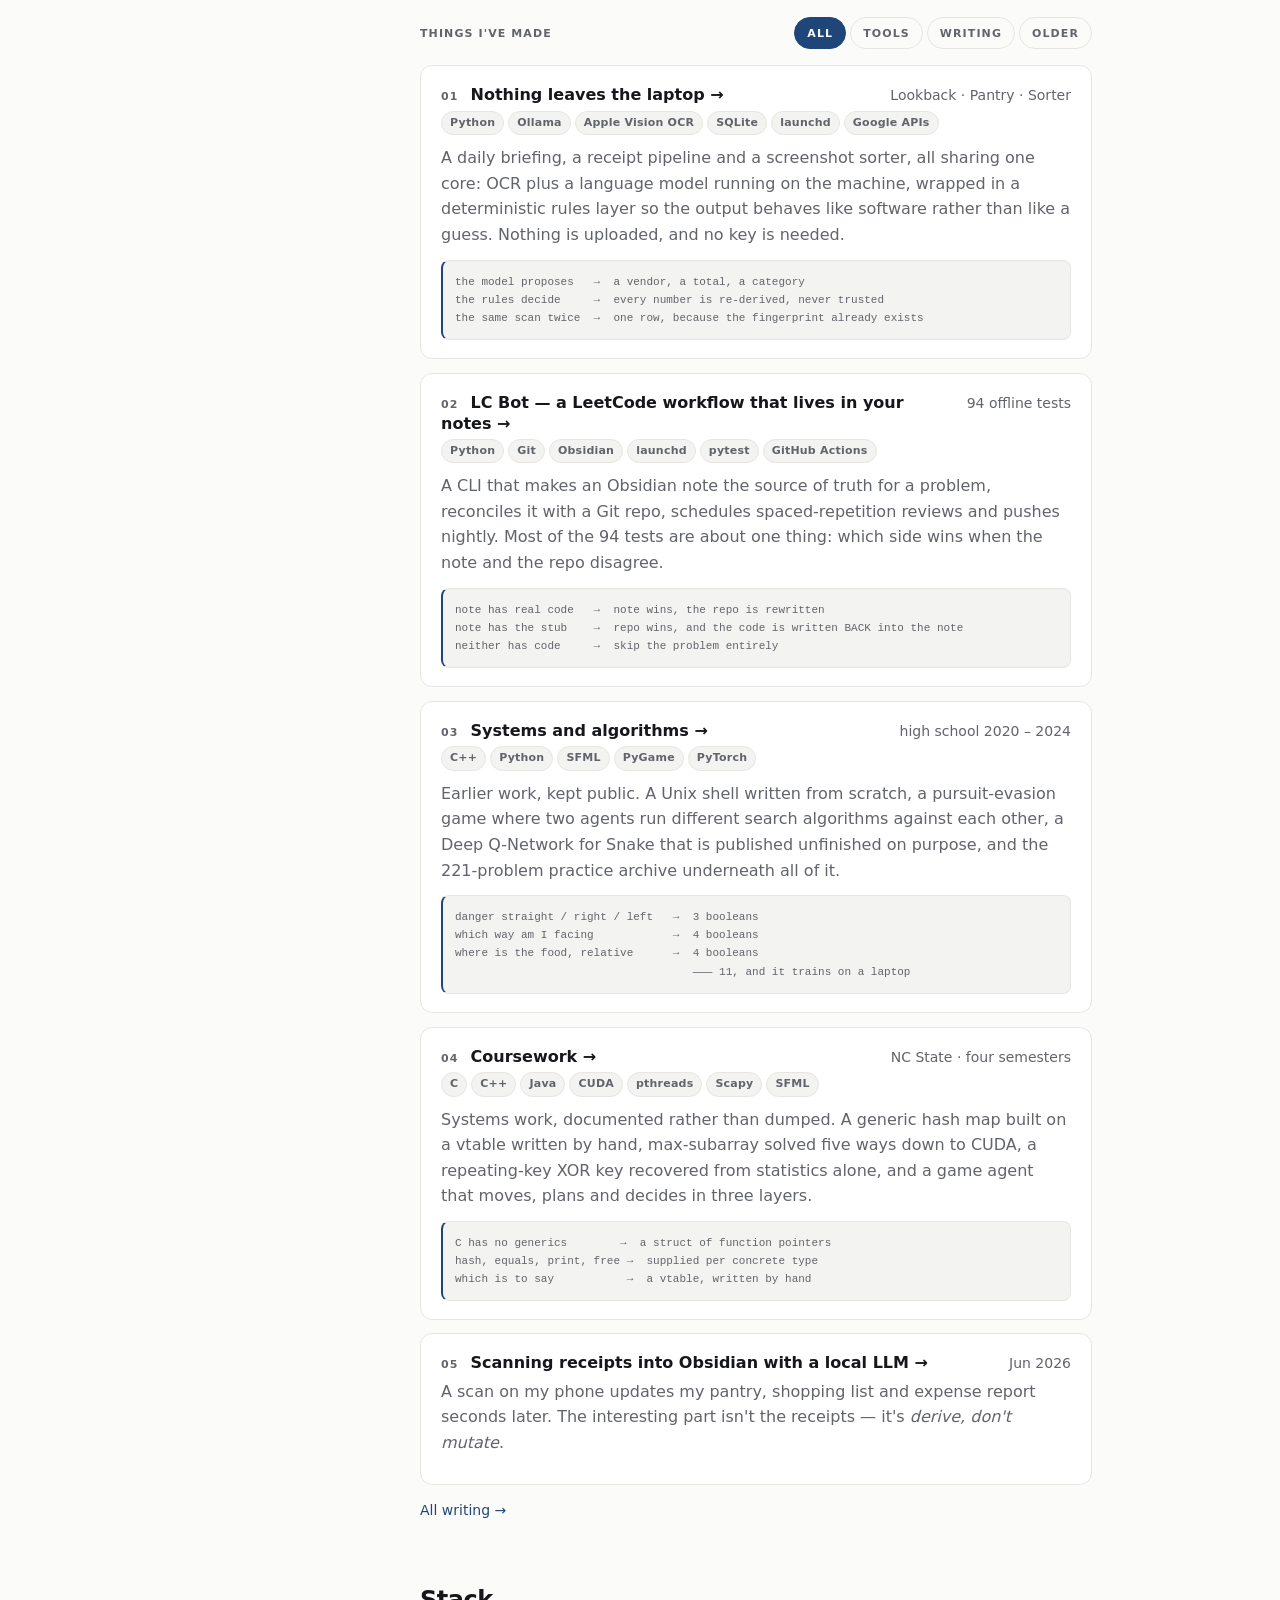
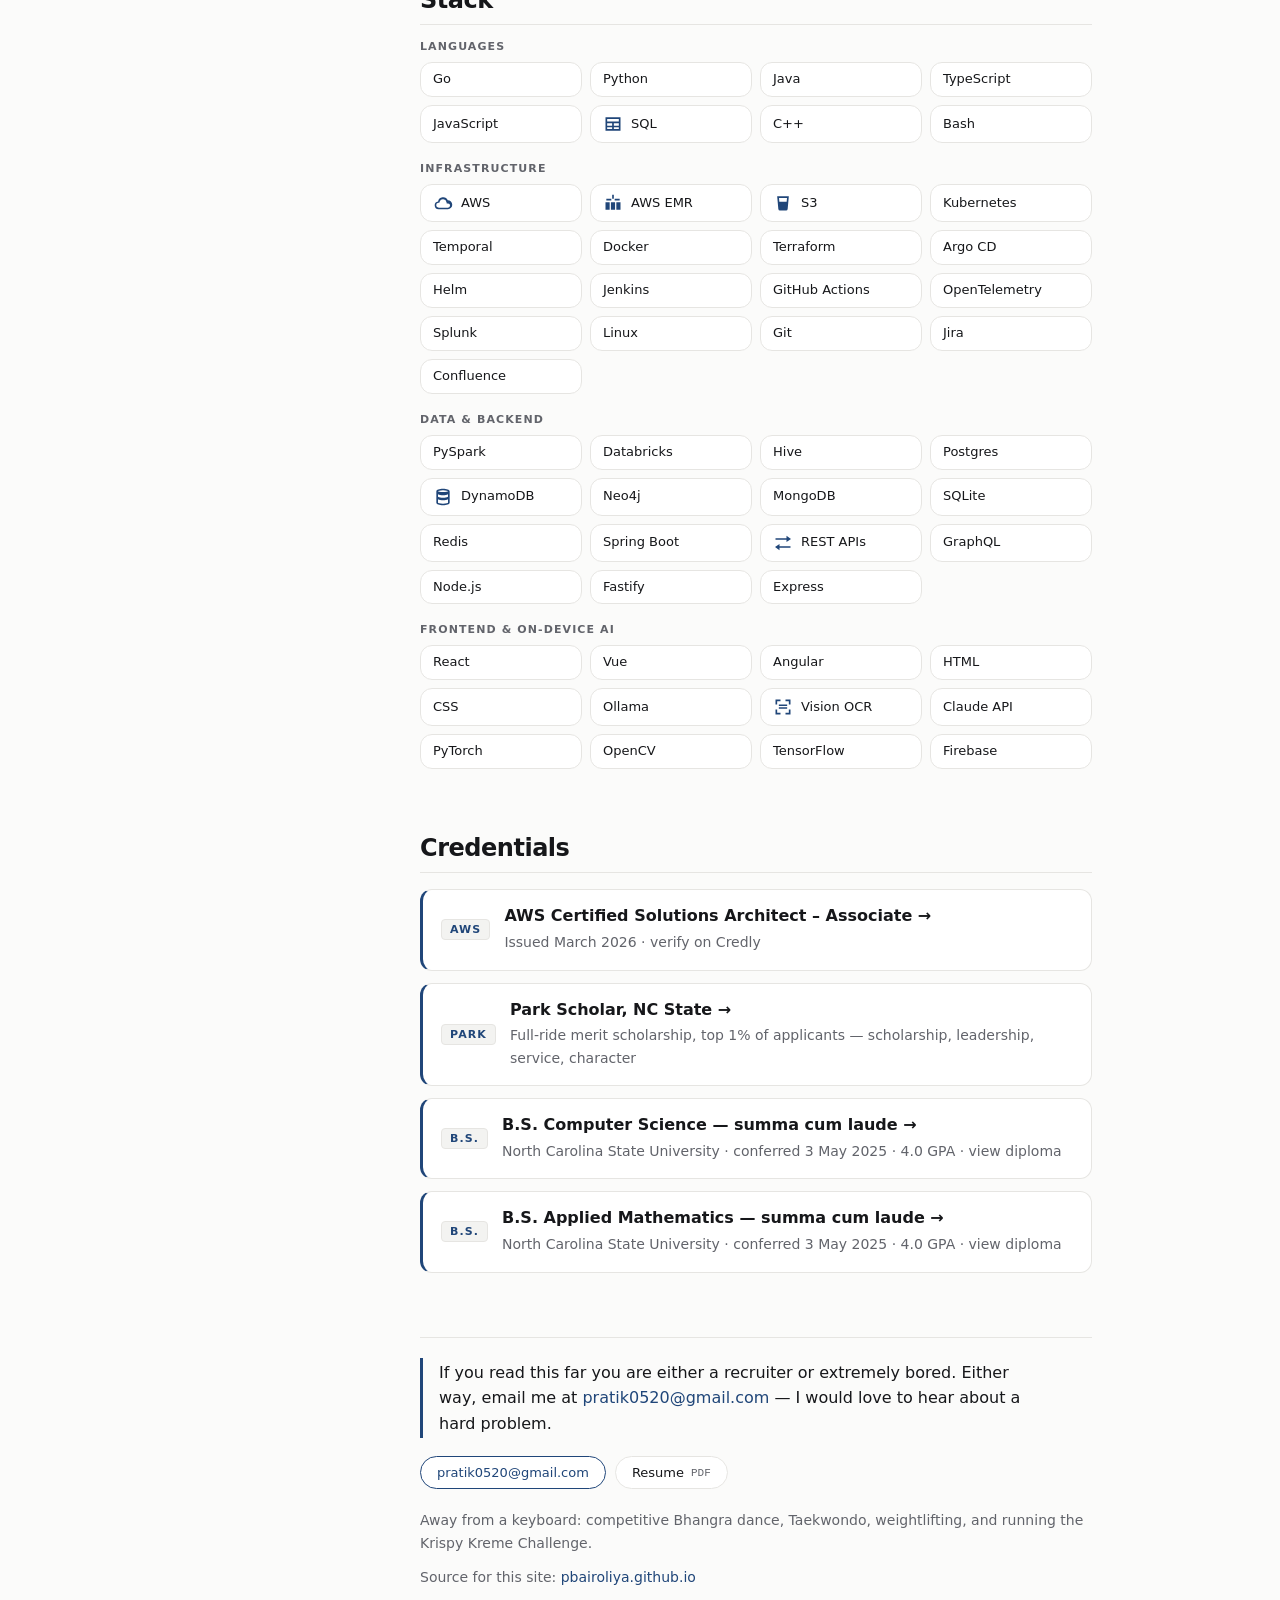
==== commit f3af7776: "Open the current role, and make the phone usable with a thumb A hiring-side review scored the site 6" ====
--- a/index.html
+++ b/index.html
@@ -23,10 +23,10 @@
 <link rel="icon" href="favicon.svg" type="image/svg+xml">
 <!-- /social -->
 <script>try{var t=localStorage.getItem("theme");if(t&&t!=="system")document.documentElement.setAttribute("data-theme",t)}catch(e){}</script>
-<link rel="stylesheet" href="css/base.css?v=72">
-<link rel="stylesheet" href="css/components.css?v=72">
-<link rel="stylesheet" href="css/motion.css?v=72">
-<link rel="stylesheet" href="css/tour.css?v=72">
+<link rel="stylesheet" href="css/base.css?v=73">
+<link rel="stylesheet" href="css/components.css?v=73">
+<link rel="stylesheet" href="css/motion.css?v=73">
+<link rel="stylesheet" href="css/tour.css?v=73">
 </head>
 <body>
 <a class="skip" href="#main">Skip to content</a>
@@ -562,15 +562,15 @@
   </div>
 </div>
 
-<script src="js/theme.js?v=72" defer></script>
-<script src="js/field.js?v=72" defer></script>
-<script src="js/palette.js?v=72" defer></script>
-<script src="js/spotlight.js?v=72" defer></script>
-<script src="js/sidebar.js?v=72" defer></script>
-<script src="js/reveal.js?v=72" defer></script>
-<script src="js/a11y.js?v=72" defer></script>
-<script src="js/blocks.js?v=72" defer></script>
-<script src="js/tour.js?v=72" defer></script>
-<script src="js/settings.js?v=72" defer></script>
+<script src="js/theme.js?v=73" defer></script>
+<script src="js/field.js?v=73" defer></script>
+<script src="js/palette.js?v=73" defer></script>
+<script src="js/spotlight.js?v=73" defer></script>
+<script src="js/sidebar.js?v=73" defer></script>
+<script src="js/reveal.js?v=73" defer></script>
+<script src="js/a11y.js?v=73" defer></script>
+<script src="js/blocks.js?v=73" defer></script>
+<script src="js/tour.js?v=73" defer></script>
+<script src="js/settings.js?v=73" defer></script>
 </body>
 </html>
--- a/css/components.css
+++ b/css/components.css
@@ -596,9 +596,15 @@
    than the page splitting it. No JS means no filter and everything visible,
    which is the right fallback. */
 .shelf-head { margin: var(--s6) 0 var(--s4); align-items: center; }
+/* On a phone the chips wrap to two rows and the label sat across the seam
+   between them, reading as broken alignment. Stack them instead. */
+@media (max-width: 560px) {
+  .shelf-head { display: block; }
+  .shelf-head .stack-label { margin-bottom: var(--s2); }
+}
 .shelf-head .stack-label { margin: 0; }
 .filters { display: flex; gap: var(--s1); flex-wrap: wrap; }
-.filters button { padding: 4px var(--s3); border: 1px solid var(--line);
+.filters button { padding: 4px var(--s3); min-height: 32px; border: 1px solid var(--line);
                   border-radius: var(--r-pill); background: none; cursor: pointer;
                   color: var(--muted); font: 600 var(--fs-2xs)/1.6 var(--sans);
                   letter-spacing: var(--ls-caps); text-transform: uppercase;
@@ -876,3 +882,33 @@
 /* A logo that failed to load is worse than no logo: alt="" renders the
    browser's torn-page glyph. blocks.js marks these; the label carries it. */
 .tool img.no-icon { display: none; }
+
+/* ===== touch sizing =====
+   A QA pass measured 19 of 36 tap targets under 44x44 on a phone — the filter
+   chips at 27.6px tall, several inline links at 17px. Gated on WIDTH, not on
+   `hover: none`: a 390px viewport deserves a thumb-sized target whether or not
+   the browser reports a coarse pointer, and `hover` cannot be emulated over
+   CDP, so a rule gated on it is a rule nobody can verify. Where a control
+   cannot grow without moving the layout, its HIT AREA grows instead. */
+@media (max-width: 620px), (hover: none) {
+  .filters button { min-height: 40px; }
+  .btn, .views button { min-height: 44px; }
+  .btn.icon, .side-toggle, .gear { min-width: 44px; min-height: 44px; }
+  .side a { padding-block: 12px; }          /* 31px rows in the sheet */
+  /* Both are pointer-only affordances: the rail's collapse is a desktop idea,
+     and a heading anchor only ever appears on hover. Leaving them rendered put
+     two 19px and one 28px target in a thumb's way for no reachable function. */
+  .side-collapse, .anchor { display: none; }
+  .standfirst a, .interests a, .shelf .meta a, footer a, .courses a { position: relative; }
+  .standfirst a::after, .interests a::after, .shelf .meta a::after,
+  footer a::after {
+    content: ""; position: absolute; left: 0; right: 0;
+    top: 50%; height: 44px; transform: translateY(-50%);
+  }
+}
+
+/* The fixed menu and settings buttons sat on top of the content column at
+   390px — the "All writing" link and a row heading both passed under them. */
+@media (max-width: 900px) {
+  body:not(.bare) main.wrap { padding-top: var(--s9); }
+}
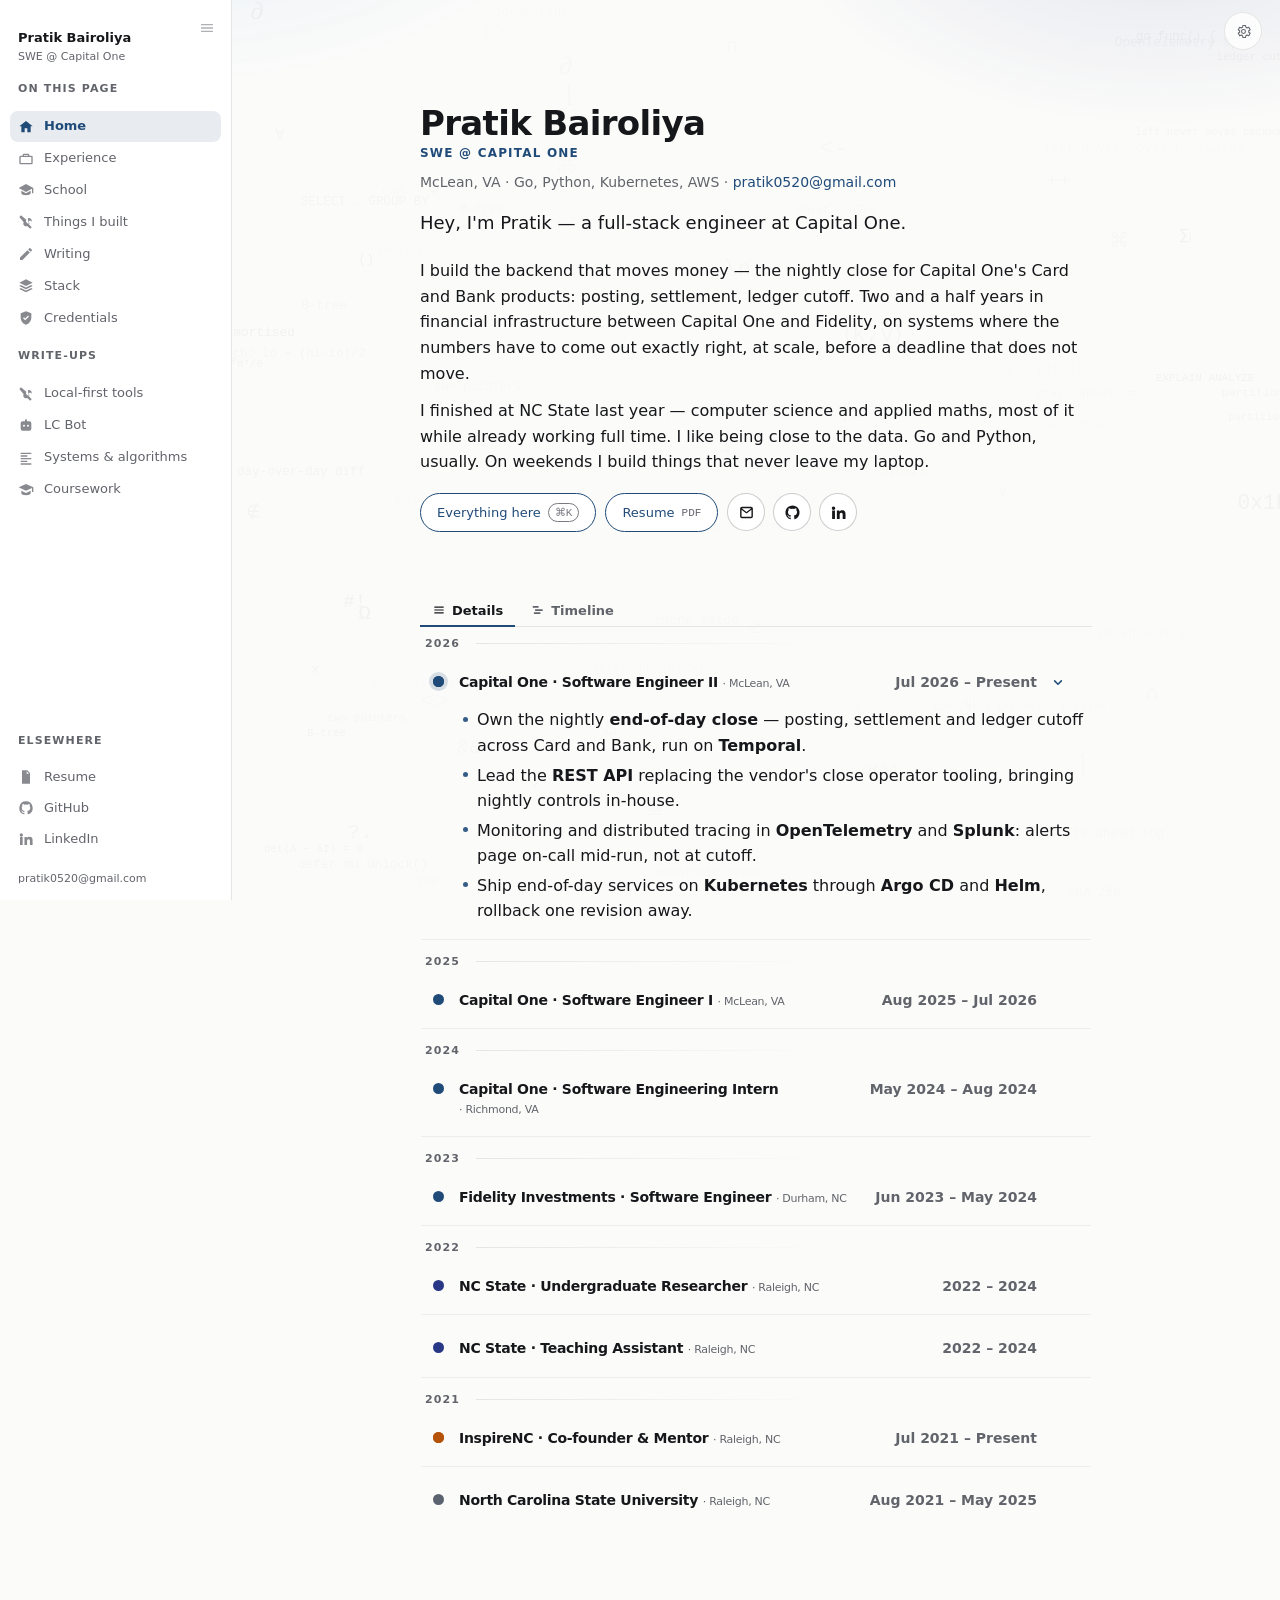
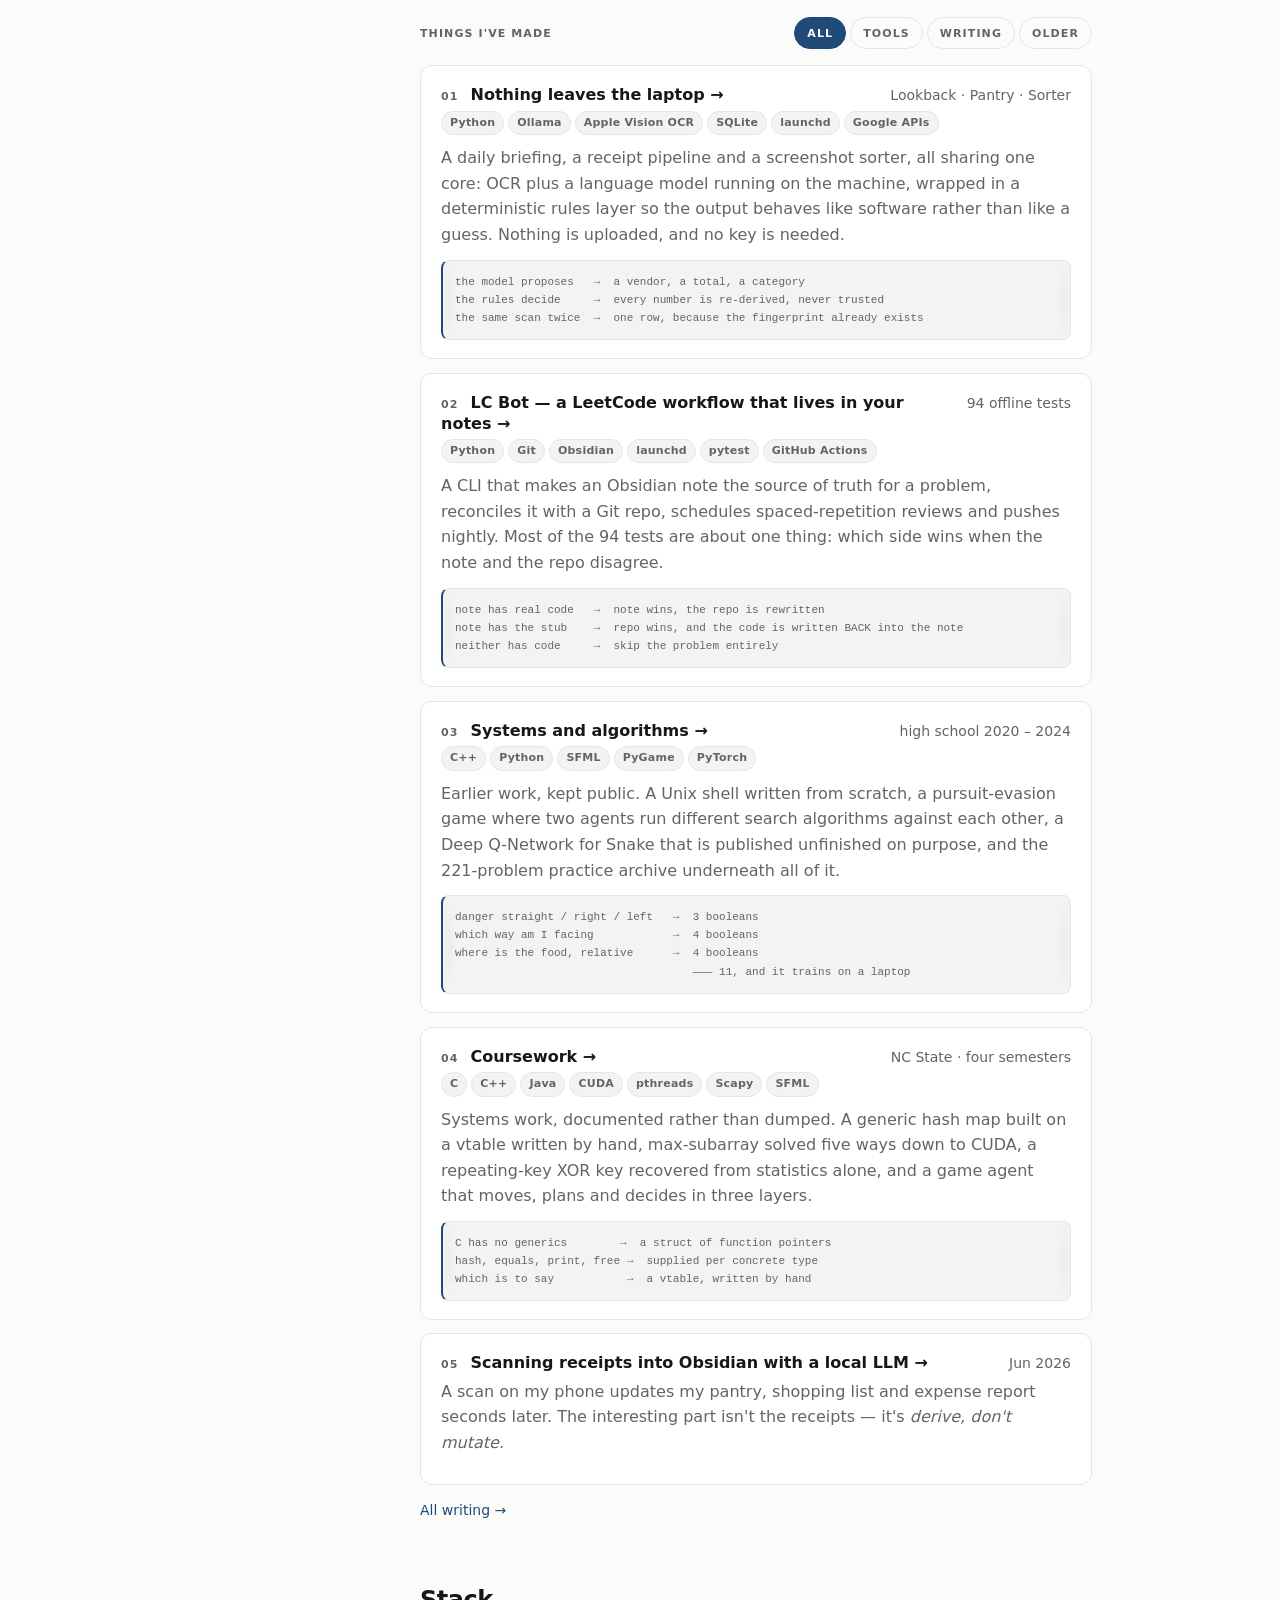
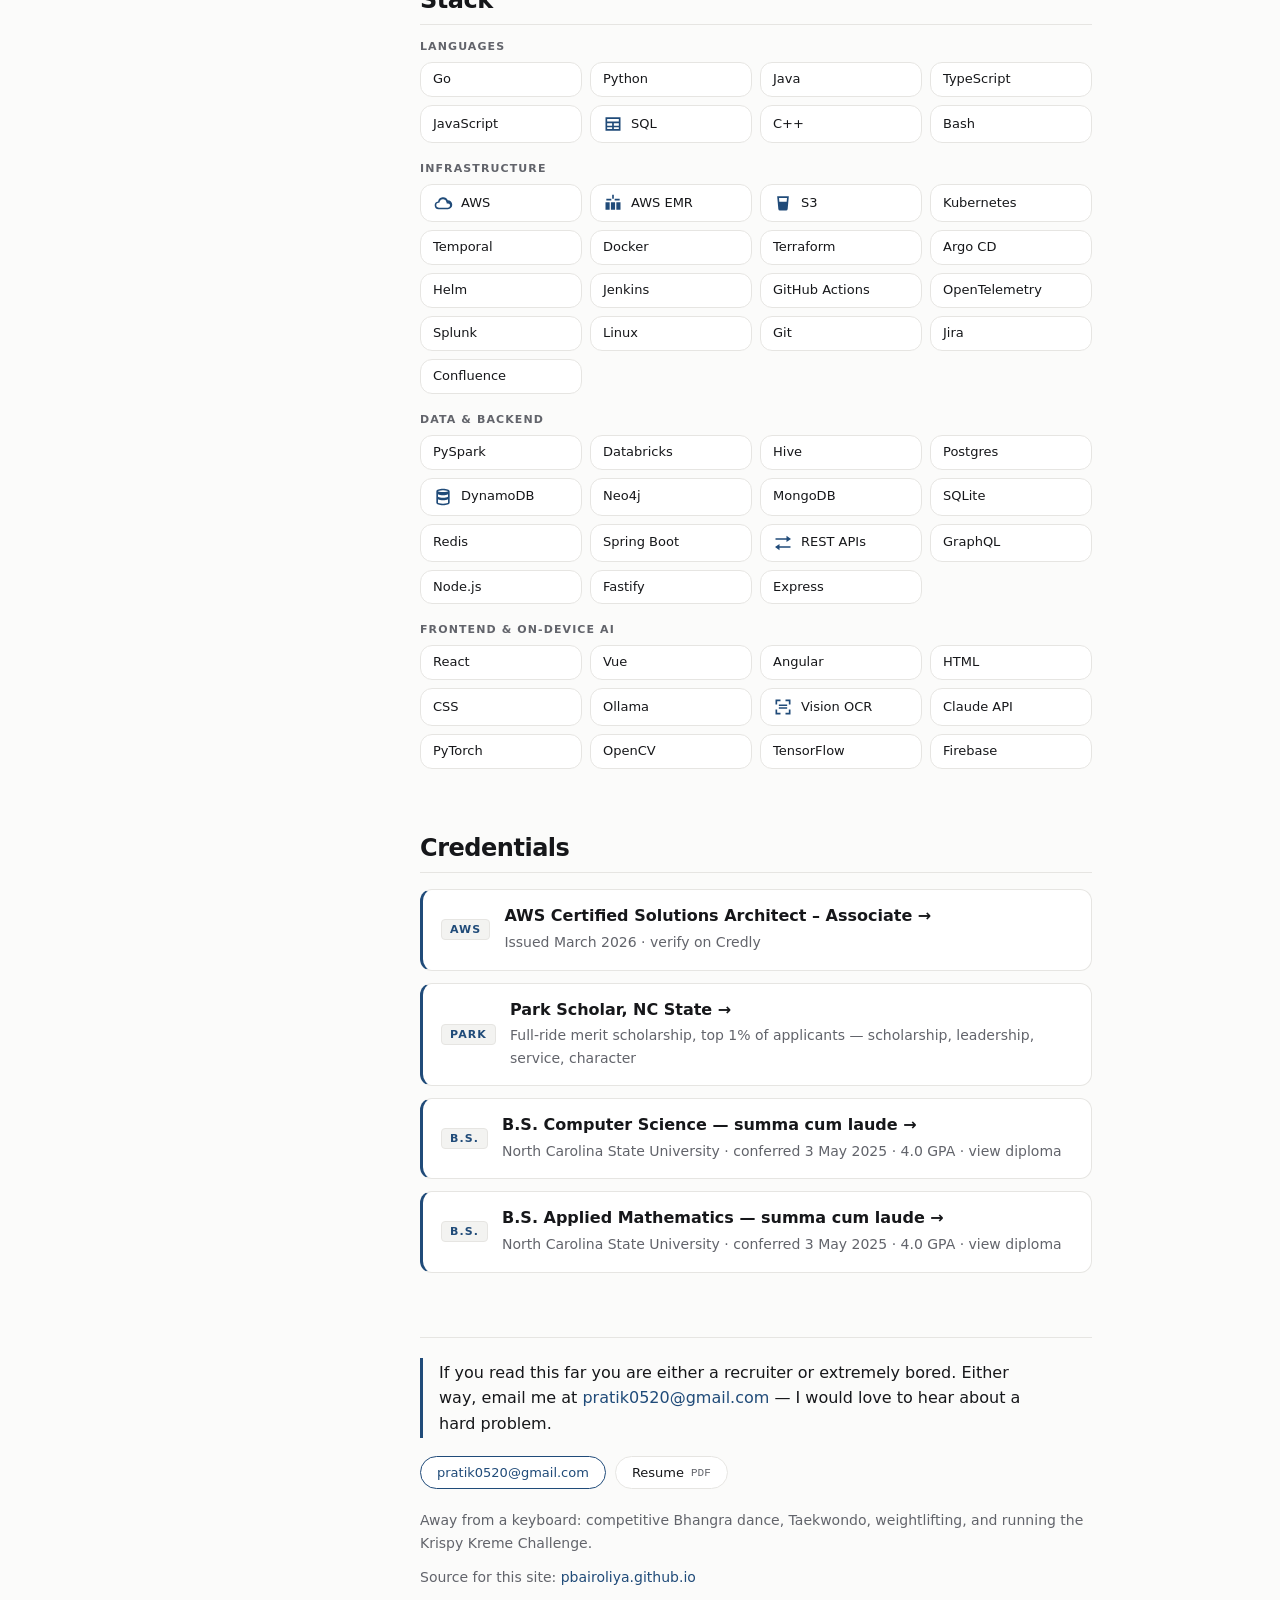
==== commit a3cd3947: "Logo contrast in light theme, an ongoing bar that reads as ongoing, and swipe affordances Four thing" ====
--- a/index.html
+++ b/index.html
@@ -23,10 +23,10 @@
 <link rel="icon" href="favicon.svg" type="image/svg+xml">
 <!-- /social -->
 <script>try{var t=localStorage.getItem("theme");if(t&&t!=="system")document.documentElement.setAttribute("data-theme",t)}catch(e){}</script>
-<link rel="stylesheet" href="css/base.css?v=73">
-<link rel="stylesheet" href="css/components.css?v=73">
-<link rel="stylesheet" href="css/motion.css?v=73">
-<link rel="stylesheet" href="css/tour.css?v=73">
+<link rel="stylesheet" href="css/base.css?v=74">
+<link rel="stylesheet" href="css/components.css?v=74">
+<link rel="stylesheet" href="css/motion.css?v=74">
+<link rel="stylesheet" href="css/tour.css?v=74">
 </head>
 <body>
 <a class="skip" href="#main">Skip to content</a>
@@ -562,15 +562,15 @@
   </div>
 </div>
 
-<script src="js/theme.js?v=73" defer></script>
-<script src="js/field.js?v=73" defer></script>
-<script src="js/palette.js?v=73" defer></script>
-<script src="js/spotlight.js?v=73" defer></script>
-<script src="js/sidebar.js?v=73" defer></script>
-<script src="js/reveal.js?v=73" defer></script>
-<script src="js/a11y.js?v=73" defer></script>
-<script src="js/blocks.js?v=73" defer></script>
-<script src="js/tour.js?v=73" defer></script>
-<script src="js/settings.js?v=73" defer></script>
+<script src="js/theme.js?v=74" defer></script>
+<script src="js/field.js?v=74" defer></script>
+<script src="js/palette.js?v=74" defer></script>
+<script src="js/spotlight.js?v=74" defer></script>
+<script src="js/sidebar.js?v=74" defer></script>
+<script src="js/reveal.js?v=74" defer></script>
+<script src="js/a11y.js?v=74" defer></script>
+<script src="js/blocks.js?v=74" defer></script>
+<script src="js/tour.js?v=74" defer></script>
+<script src="js/settings.js?v=74" defer></script>
 </body>
 </html>
--- a/css/base.css
+++ b/css/base.css
@@ -45,6 +45,16 @@
   --scrim: rgba(8, 9, 12, .55);
   --shadow-float: 0 6px 20px -10px rgba(0, 0, 0, .4);
   --shadow-pop: 0 18px 46px -18px rgba(0, 0, 0, .5);
+
+  /* ---- brand logos ----
+     Every logo in the stack is an SVG drawn by its owner for a white page, so
+     the two themes need opposite help. Dark lifts them off the panel. Light
+     has the harder problem: Hive is #FDEE21 and JavaScript is #F7DF1E, which
+     are all but invisible on #fff — a hairline dark contour gives those an
+     edge without touching the brand colour, and is imperceptible on a logo
+     that was already dark. */
+  --logo-fx: drop-shadow(0 0 .6px rgba(17, 20, 24, .5))
+               drop-shadow(0 0 .6px rgba(17, 20, 24, .28));
 }
 @media (prefers-color-scheme: dark) {
   :root:not([data-theme="light"]) {
@@ -52,6 +62,7 @@
     --line:#2f323a; --code-bg:#1d1f23;
     --accent:#7fb2ff; --accent-2:#b18cff; --hit:#a97bff; --on-accent:#0e0f12;
     --hit2:#f0b429; --muted-strong:#9aa3ad;
+    --logo-fx: brightness(1.7) saturate(.85);
   }
 }
 :root[data-theme="dark"] {
@@ -59,10 +70,13 @@
   --line:#2f323a; --code-bg:#1d1f23;
   --accent:#7fb2ff; --accent-2:#b18cff; --hit:#a97bff; --on-accent:#0e0f12;
   --hit2:#f0b429; --muted-strong:#9aa3ad;
+  --logo-fx: brightness(1.7) saturate(.85);
 }
 :root[data-theme="light"] {
   --bg:#fbfbfa; --panel:#fff; --ink:#16171a; --muted:#62646b;
   --line:#e6e5e2; --code-bg:#f3f3f1;
+  --logo-fx: drop-shadow(0 0 .6px rgba(17, 20, 24, .5))
+               drop-shadow(0 0 .6px rgba(17, 20, 24, .28));
 }
 
 * { box-sizing: border-box; }
@@ -107,8 +121,26 @@
 
 code { font: .88em var(--mono); background: var(--code-bg); padding: 2px 5px; border-radius: var(--r-xs); }
 pre  { background: var(--code-bg); border: 1px solid var(--line); border-radius: var(--r-sm);
-       padding: var(--s3) var(--s4); overflow-x: auto; font: var(--fs-sm)/var(--lh-body) var(--mono); }
+       padding: var(--s3) var(--s4); overflow-x: auto; font: var(--fs-sm)/var(--lh-body) var(--mono);
+       overscroll-behavior-x: contain; }
 pre code { background: none; padding: 0; }
+
+/* A scrollable block has to say so. The pipeline diagram in the receipts
+   write-up is 96 columns wide and loses half of itself on a phone, where the
+   scrollbar is hidden until you already know to swipe. Two layers scroll WITH
+   the content and two stay put, so a shadow appears on whichever edge still
+   has something behind it and vanishes at the end of the run. */
+pre, .rule {
+  background-image:
+    linear-gradient(90deg,  var(--code-bg), transparent),
+    linear-gradient(270deg, var(--code-bg), transparent),
+    radial-gradient(farthest-side at 0    50%, color-mix(in srgb, var(--ink) 20%, transparent), transparent),
+    radial-gradient(farthest-side at 100% 50%, color-mix(in srgb, var(--ink) 20%, transparent), transparent);
+  background-position: 0 0, 100% 0, 0 0, 100% 0;
+  background-repeat: no-repeat;
+  background-size: 26px 100%, 26px 100%, 13px 100%, 13px 100%;
+  background-attachment: local, local, scroll, scroll;
+}
 
 #field { position: fixed; inset: 0; z-index: -1; display: block; pointer-events: none; }
 
--- a/css/components.css
+++ b/css/components.css
@@ -211,10 +211,7 @@
         min-width: 0;                    /* a flex item will not shrink without this */
         overflow-wrap: anywhere;         /* a long word breaks rather than overflowing */
         hyphens: auto; }
-.tool img { width: 20px; height: 20px; flex: 0 0 20px; }
-:root[data-theme="dark"] .tool img,
-:root:not([data-theme="light"]) .tool img { filter: brightness(1.7) saturate(.85); }
-@media (prefers-color-scheme: light) { :root:not([data-theme="dark"]) .tool img { filter: none; } }
+.tool img { width: 20px; height: 20px; flex: 0 0 20px; filter: var(--logo-fx); }
 /* A handful of tools have no logo anywhere public — S3, EMR, DynamoDB, SQL and
    "REST APIs" are services or concepts, not brands. They get a drawn glyph in
    the same 20px box as a real logo, which reads as an icon; the letter badges
@@ -739,9 +736,14 @@
    not the one the chip was describing. Hovering a row now only quiets the
    other NAMES. */
 .tlc-body.scrubbing:has(.tlc-row:hover) .tlc-row:not(:hover) .tlc-name { opacity: 1; }
-/* a run with no end yet fades out to the right rather than stopping flat */
-/* the current role is the most important bar; a fade-out made it a dot */
-.tlc-bar.is-open-ended { mask-image: linear-gradient(90deg, #000 94%, transparent); }
+/* A run with no end yet reaches the right edge of the chart and fades after
+   today (--solid, set per bar). The old version masked the last 6% of a bar
+   that stopped at today, which only made the current role smaller than the
+   internship it needed to outweigh. */
+.tlc-bar.is-open-ended { mask-image: linear-gradient(90deg,
+            #000 var(--solid, 90%),
+            color-mix(in srgb, #000 55%, transparent) calc(var(--solid, 90%) + 14%),
+            transparent); }
 .tlc-bar.dim { opacity: .18; }
 .tlc-lane.undated::after { content: ""; position: absolute; inset: 50% 8px auto; height: 1px;
             margin-top: -.5px;
@@ -822,7 +824,9 @@
    written on the page behind the card. Monospace earns its place here: this is
    content, not garnish. */
 .rule { margin: var(--s3) 0 0; padding: var(--s3); overflow-x: auto;
-        background: var(--code-bg); border: 1px solid var(--line);
+        /* background-COLOR: the shorthand would drop the scroll-shadow layers
+           base.css puts on every scrollable block. */
+        background-color: var(--code-bg); border: 1px solid var(--line);
         border-left: 2px solid var(--accent); border-radius: var(--r-sm);
         font: var(--fs-2xs)/1.65 var(--mono); color: var(--muted);
         white-space: pre; transition: border-left-color .8s linear, color .2s; }
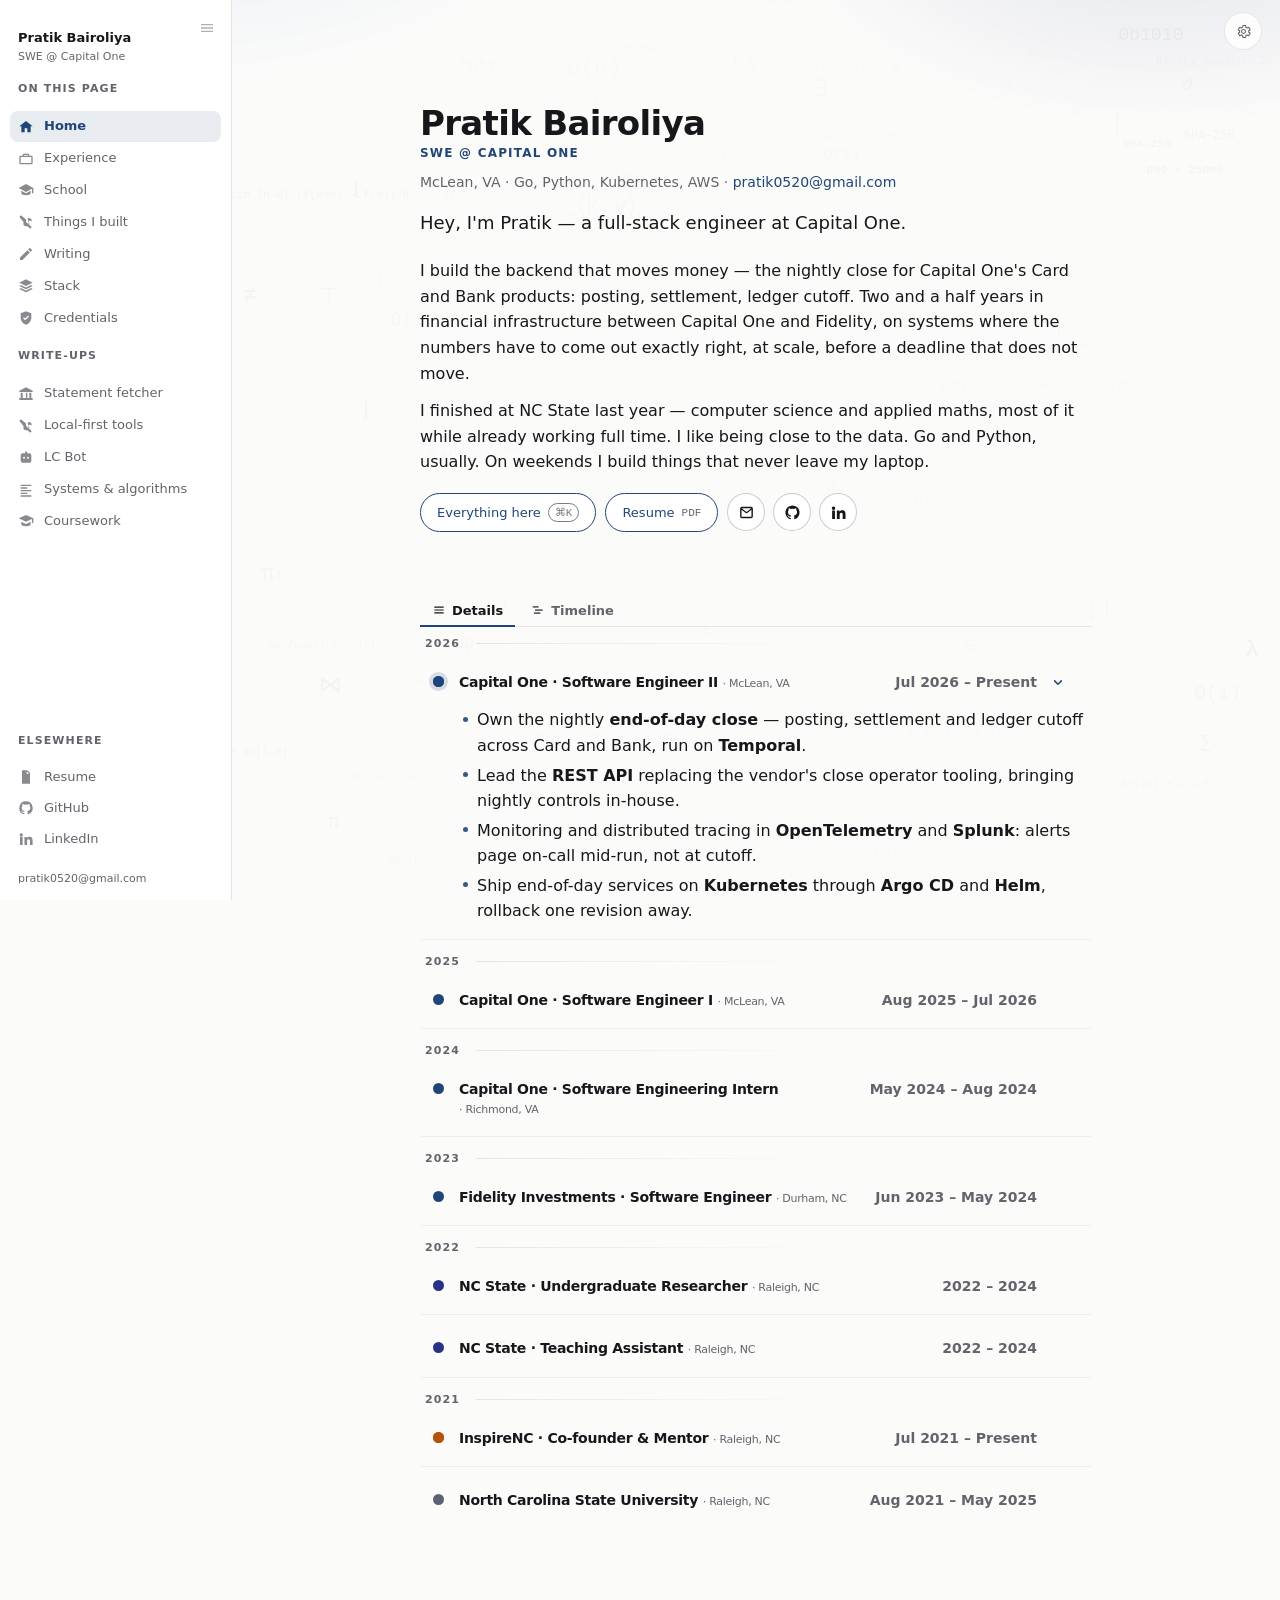
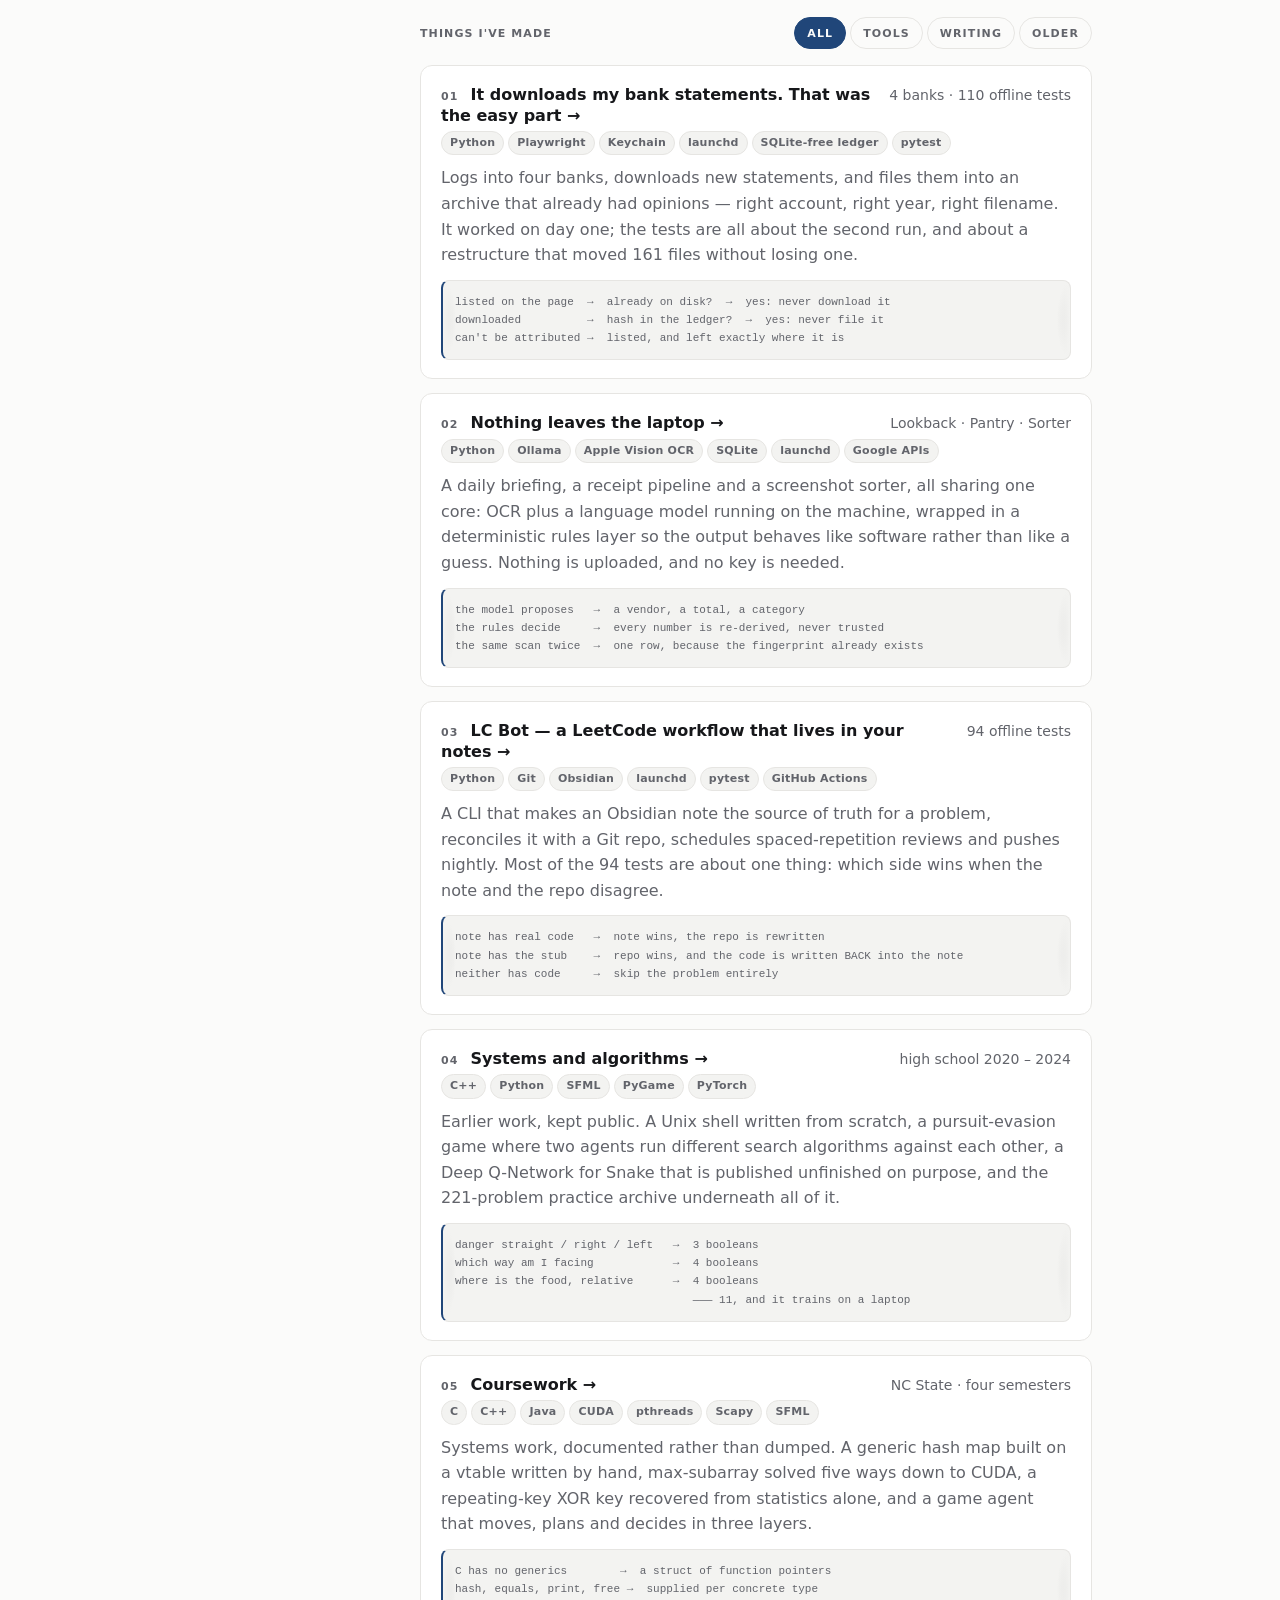
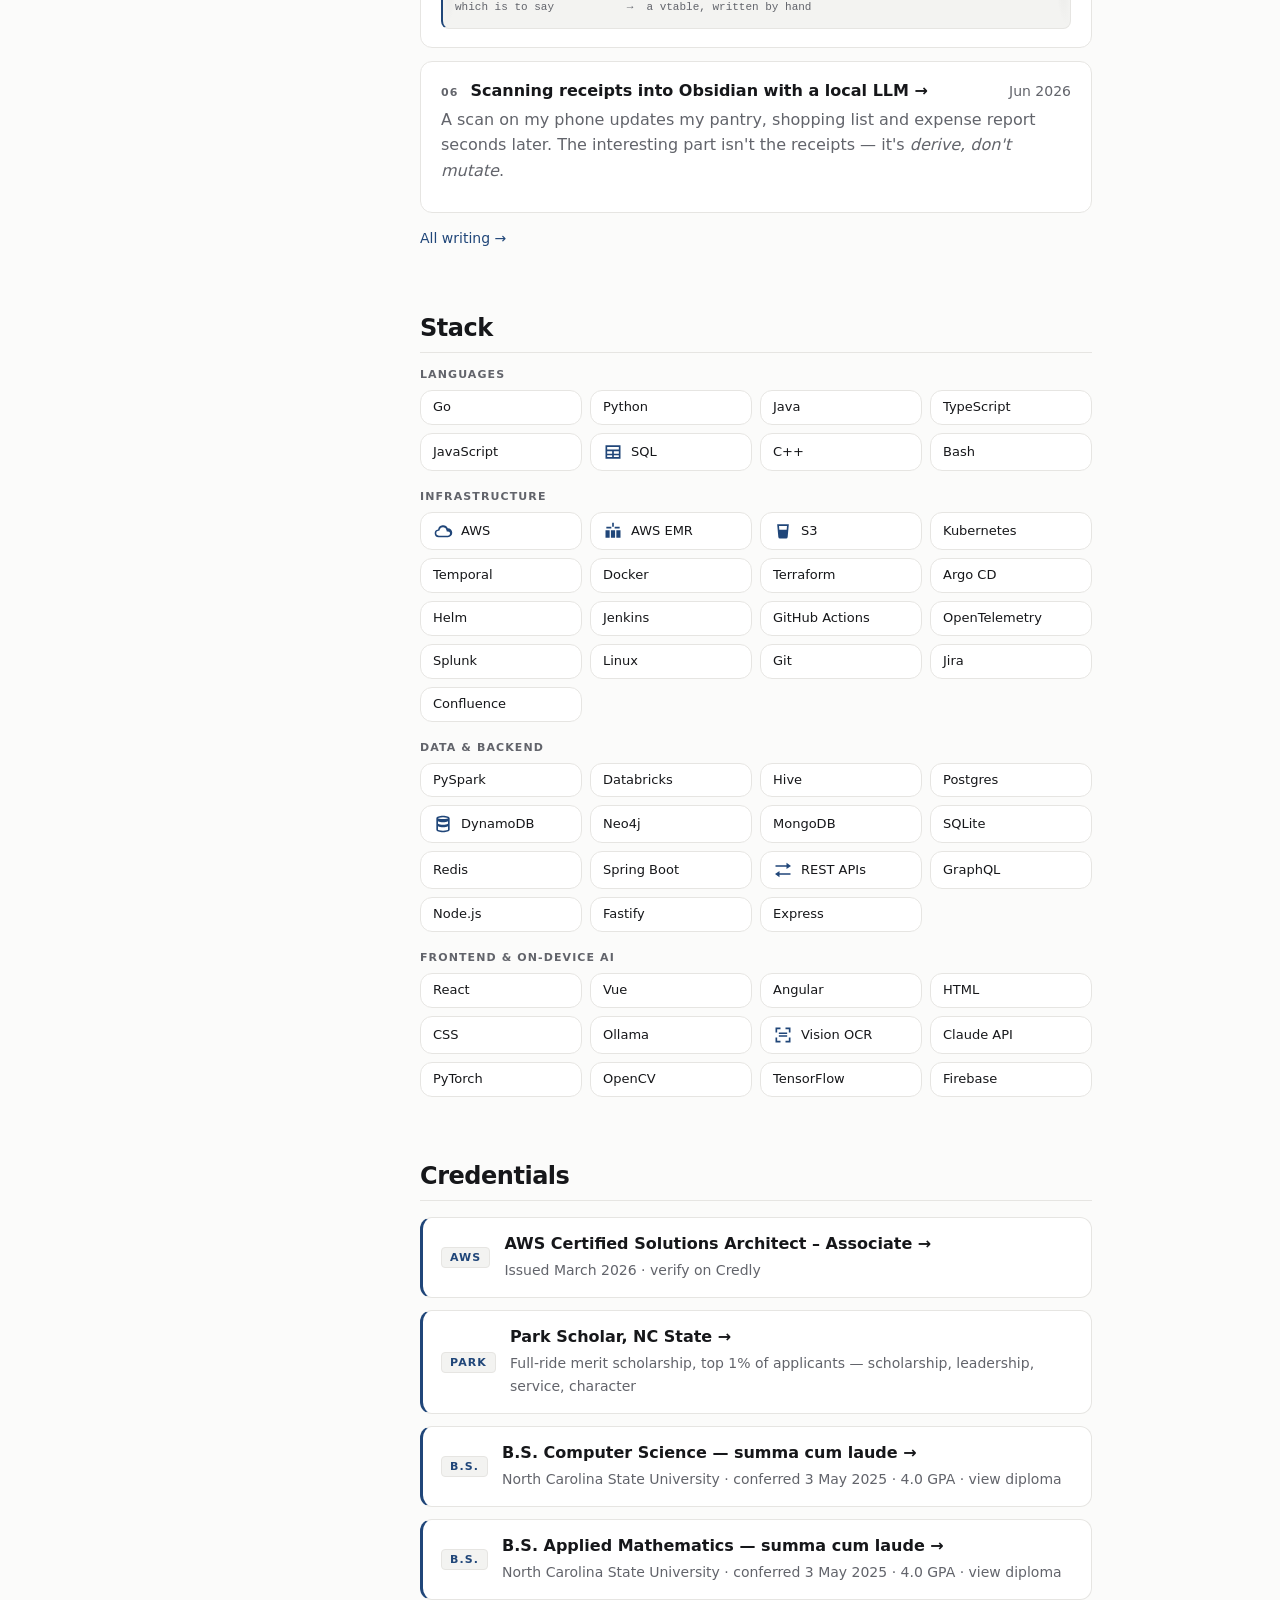
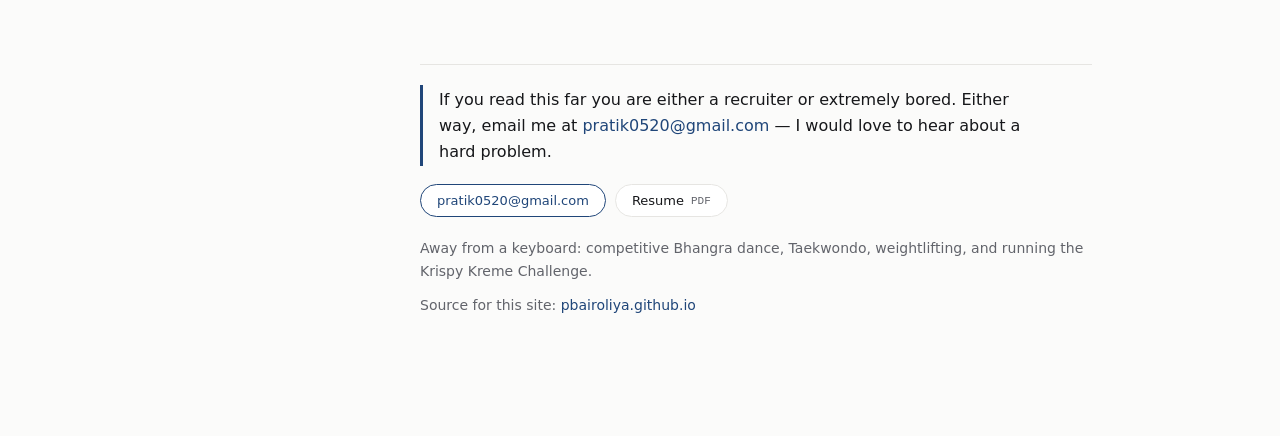
==== commit 75dda6bd: "Add statement-fetcher, as the lead project A write-up page and a card: logs into four banks, downloa" ====
--- a/index.html
+++ b/index.html
@@ -275,9 +275,24 @@
     </div>
   </div>
 
-  <a class="card reveal" style="--n:1" href="projects/on-device-tools.html" data-type="tool">
+  <a class="card reveal" style="--n:1" href="projects/statement-fetcher.html" data-type="tool">
     <div class="row">
-      <h3><b class="card-no" aria-hidden="true">01</b>Nothing leaves the laptop →</h3>
+      <h3><b class="card-no" aria-hidden="true">01</b>It downloads my bank statements. That was the easy part →</h3>
+      <span class="meta">4 banks · 110 offline tests</span>
+    </div>
+    <p class="chips"><span>Python</span><span>Playwright</span><span>Keychain</span><span>launchd</span><span>SQLite-free ledger</span><span>pytest</span></p>
+    <p>Logs into four banks, downloads new statements, and files them into an archive that already
+       had opinions — right account, right year, right filename. It worked on day one; the tests
+       are all about the second run, and about a restructure that moved 161 files without losing
+       one.</p>
+    <pre class="rule"><code>listed on the page  →  already on disk?  →  yes: never download it
+downloaded          →  hash in the ledger?  →  yes: never file it
+can't be attributed →  listed, and left exactly where it is</code></pre>
+  </a>
+
+  <a class="card reveal" style="--n:2" href="projects/on-device-tools.html" data-type="tool">
+    <div class="row">
+      <h3><b class="card-no" aria-hidden="true">02</b>Nothing leaves the laptop →</h3>
       <span class="meta">Lookback · Pantry · Sorter</span>
     </div>
     <p class="chips"><span>Python</span><span>Ollama</span><span>Apple Vision OCR</span><span>SQLite</span><span>launchd</span><span>Google APIs</span></p>
@@ -289,9 +304,9 @@
 the same scan twice  →  one row, because the fingerprint already exists</code></pre>
   </a>
 
-  <a class="card reveal" style="--n:2" href="projects/lc.html" data-type="tool">
+  <a class="card reveal" style="--n:3" href="projects/lc.html" data-type="tool">
     <div class="row">
-      <h3><b class="card-no" aria-hidden="true">02</b>LC Bot — a LeetCode workflow that lives in your notes →</h3>
+      <h3><b class="card-no" aria-hidden="true">03</b>LC Bot — a LeetCode workflow that lives in your notes →</h3>
       <span class="meta">94 offline tests</span>
     </div>
     <p class="chips"><span>Python</span><span>Git</span><span>Obsidian</span><span>launchd</span><span>pytest</span><span>GitHub Actions</span></p>
@@ -303,9 +318,9 @@
 neither has code     →  skip the problem entirely</code></pre>
   </a>
 
-  <a class="card reveal" style="--n:3" href="projects/systems-and-algorithms.html" data-type="archive">
+  <a class="card reveal" style="--n:4" href="projects/systems-and-algorithms.html" data-type="archive">
     <div class="row">
-      <h3><b class="card-no" aria-hidden="true">03</b>Systems and algorithms →</h3>
+      <h3><b class="card-no" aria-hidden="true">04</b>Systems and algorithms →</h3>
       <span class="meta">high school 2020 – 2024</span>
     </div>
     <p class="chips"><span>C++</span><span>Python</span><span>SFML</span><span>PyGame</span><span>PyTorch</span></p>
@@ -318,9 +333,9 @@
                                     ——— 11, and it trains on a laptop</code></pre>
   </a>
 
-  <a class="card reveal" style="--n:4" href="projects/coursework.html" data-type="archive">
+  <a class="card reveal" style="--n:5" href="projects/coursework.html" data-type="archive">
     <div class="row">
-      <h3><b class="card-no" aria-hidden="true">04</b>Coursework →</h3>
+      <h3><b class="card-no" aria-hidden="true">05</b>Coursework →</h3>
       <span class="meta">NC State · four semesters</span>
     </div>
     <p class="chips"><span>C</span><span>C++</span><span>Java</span><span>CUDA</span><span>pthreads</span><span>Scapy</span><span>SFML</span></p>
@@ -337,9 +352,9 @@
   <section id="writing">
   <h2 class="sr-only">Writing</h2>
 
-  <a class="card reveal" style="--n:5" href="writing/receipts-local-llm.html" data-type="post">
+  <a class="card reveal" style="--n:6" href="writing/receipts-local-llm.html" data-type="post">
     <div class="row">
-      <h3><b class="card-no" aria-hidden="true">05</b>Scanning receipts into Obsidian with a local LLM →</h3>
+      <h3><b class="card-no" aria-hidden="true">06</b>Scanning receipts into Obsidian with a local LLM →</h3>
       <span class="meta">Jun 2026</span>
     </div>
     <p>A scan on my phone updates my pantry, shopping list and expense report seconds later.
@@ -513,6 +528,7 @@
   <a href="#credentials"><svg viewBox="0 0 24 24" aria-hidden="true"><path d="M12 2 4 5v6.1c0 5 3.4 9.7 8 10.9 4.6-1.2 8-5.9 8-10.9V5l-8-3Zm-1.2 13.4-3.2-3.2 1.4-1.4 1.8 1.8 4.3-4.3 1.4 1.4-5.7 5.7Z"/></svg><span>Credentials</span></a>
 
   <p class="side-label">Write-ups</p>
+  <a href="projects/statement-fetcher.html"><svg viewBox="0 0 24 24" aria-hidden="true"><path d="M12 2 2 7v2h20V7L12 2ZM4 10v8H2v3h20v-3h-2v-8h-3v8h-3v-8h-2v8H7v-8H4Z"/></svg><span>Statement fetcher</span></a>
   <a href="projects/on-device-tools.html"><svg viewBox="0 0 24 24" aria-hidden="true"><path d="M14.7 6.3a4 4 0 0 1 5.4 5.2l-1.6-1.6-1.9.5-.5 1.9 1.6 1.6a4 4 0 0 1-5.2-5.4L4.4 2 2 4.4l6.5 8.1a4 4 0 0 0 5.4 5.4l4.3 4.3 2.4-2.4-4.3-4.3"/></svg><span>Local-first tools</span></a>
   <a href="projects/lc.html"><svg viewBox="0 0 24 24" aria-hidden="true"><path d="M12 2a1.5 1.5 0 0 1 1.5 1.5V5H17a3 3 0 0 1 3 3v8a3 3 0 0 1-3 3H7a3 3 0 0 1-3-3V8a3 3 0 0 1 3-3h3.5V3.5A1.5 1.5 0 0 1 12 2ZM9 10a1.5 1.5 0 1 0 0 3 1.5 1.5 0 0 0 0-3Zm6 0a1.5 1.5 0 1 0 0 3 1.5 1.5 0 0 0 0-3Zm-6 5.5h6V17H9v-1.5Z"/></svg><span>LC Bot</span></a>
   <a href="projects/systems-and-algorithms.html"><svg viewBox="0 0 24 24" aria-hidden="true"><path d="M4 4h16v2H4V4Zm0 4h10v2H4V8Zm0 4h16v2H4v-2Zm0 4h10v2H4v-2Zm0 4h16v2H4v-2Z"/></svg><span>Systems &amp; algorithms</span></a>
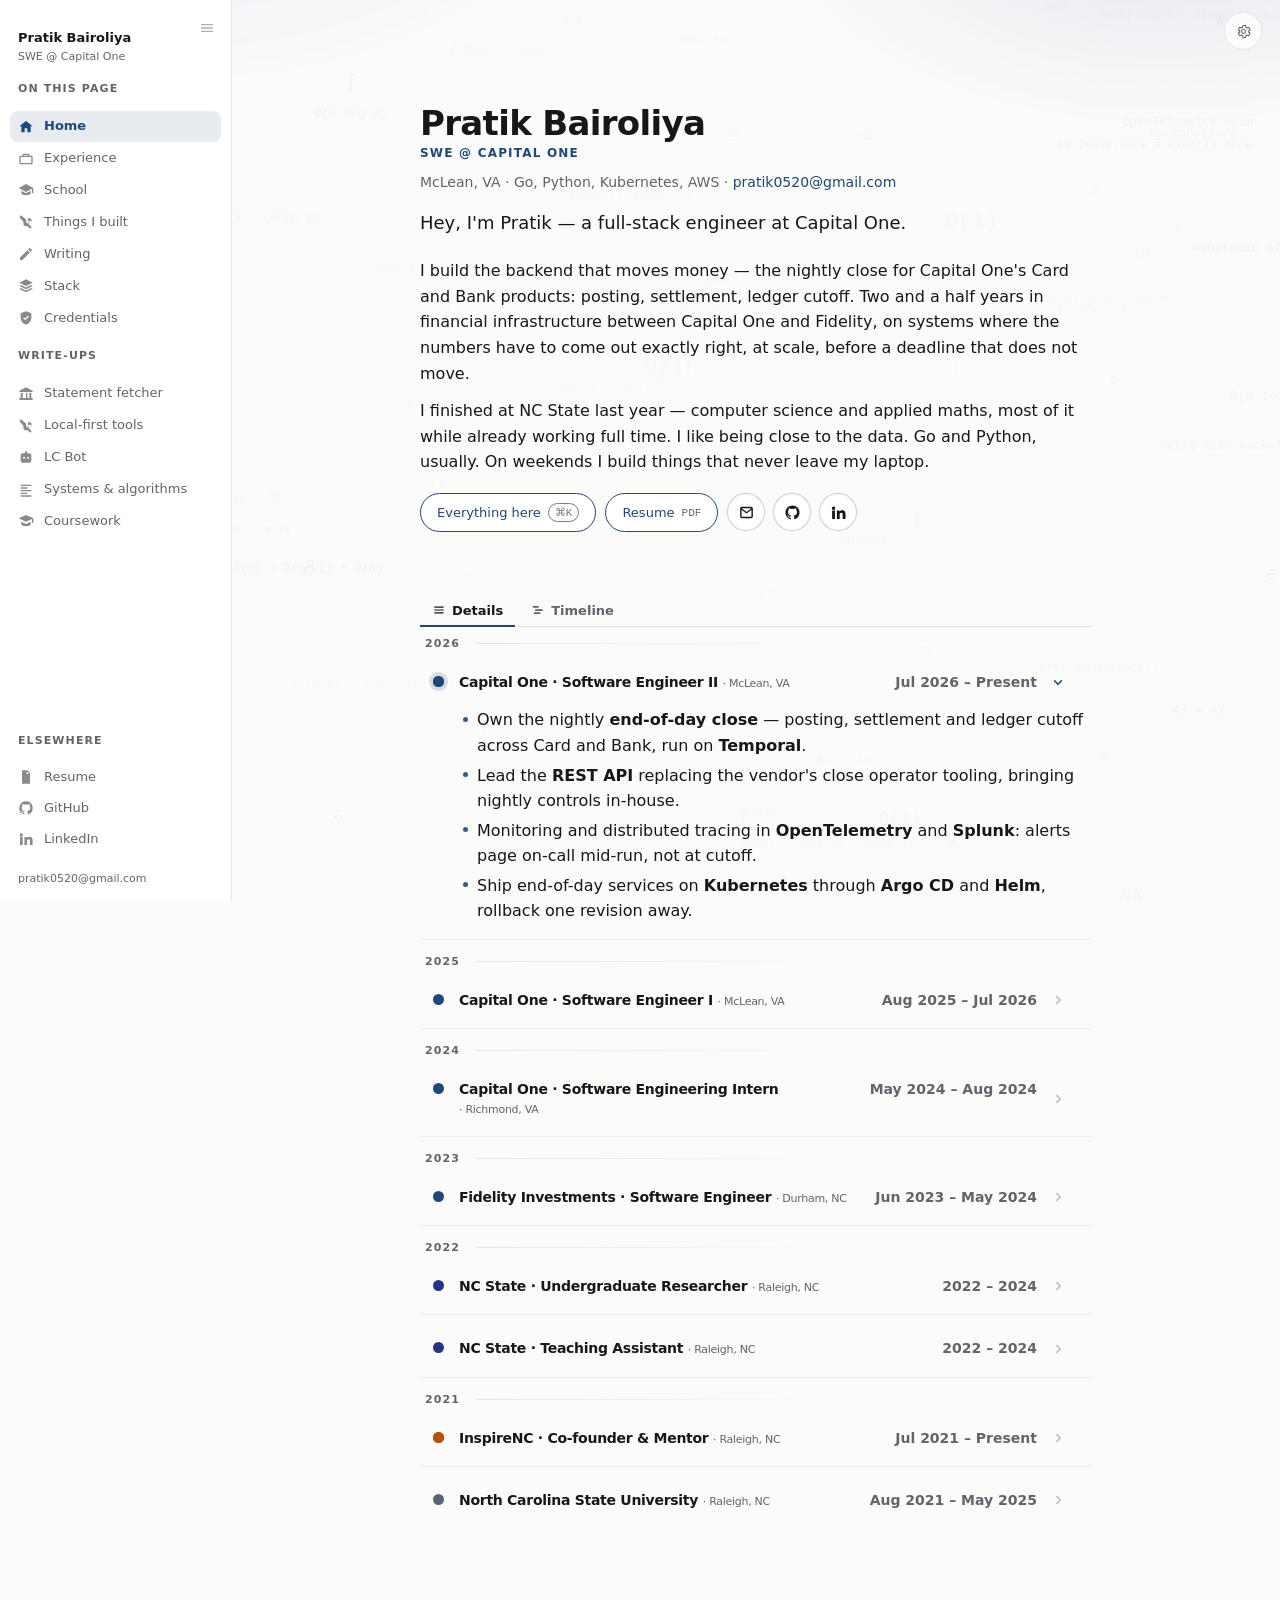
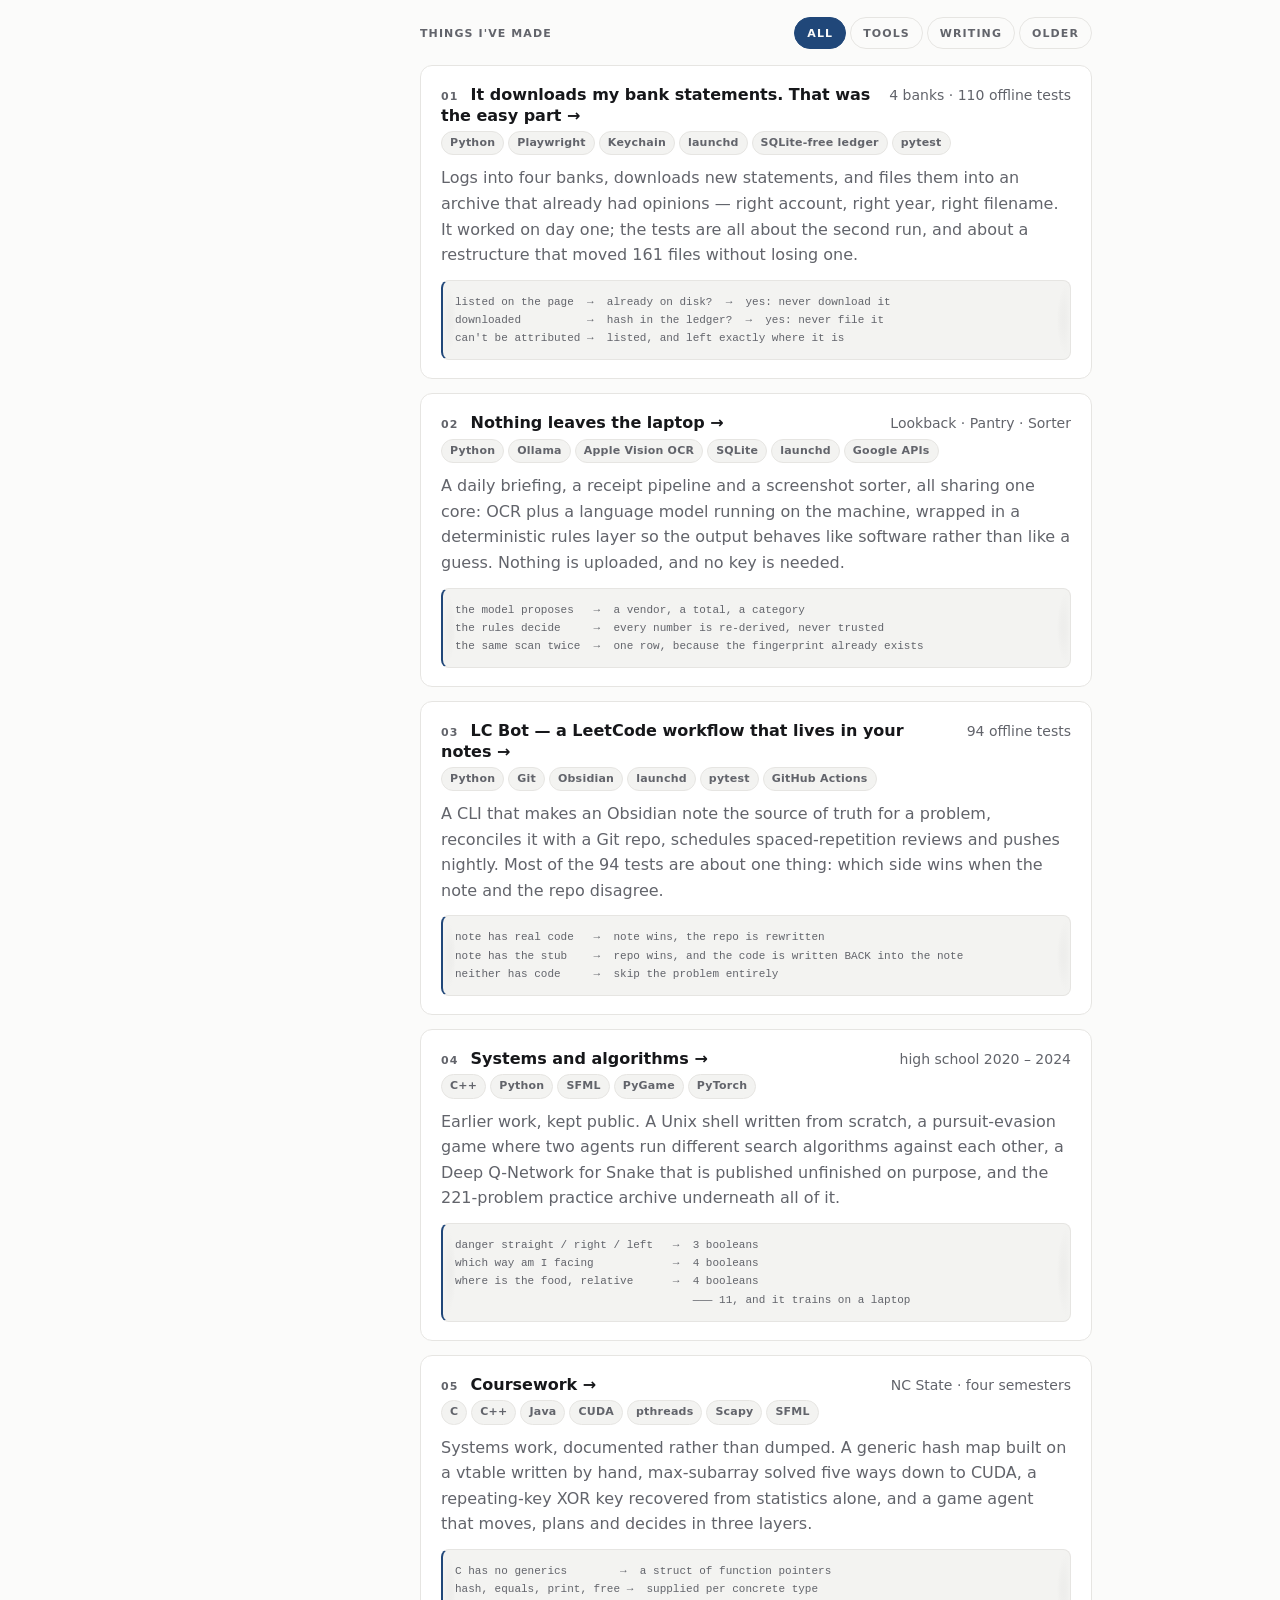
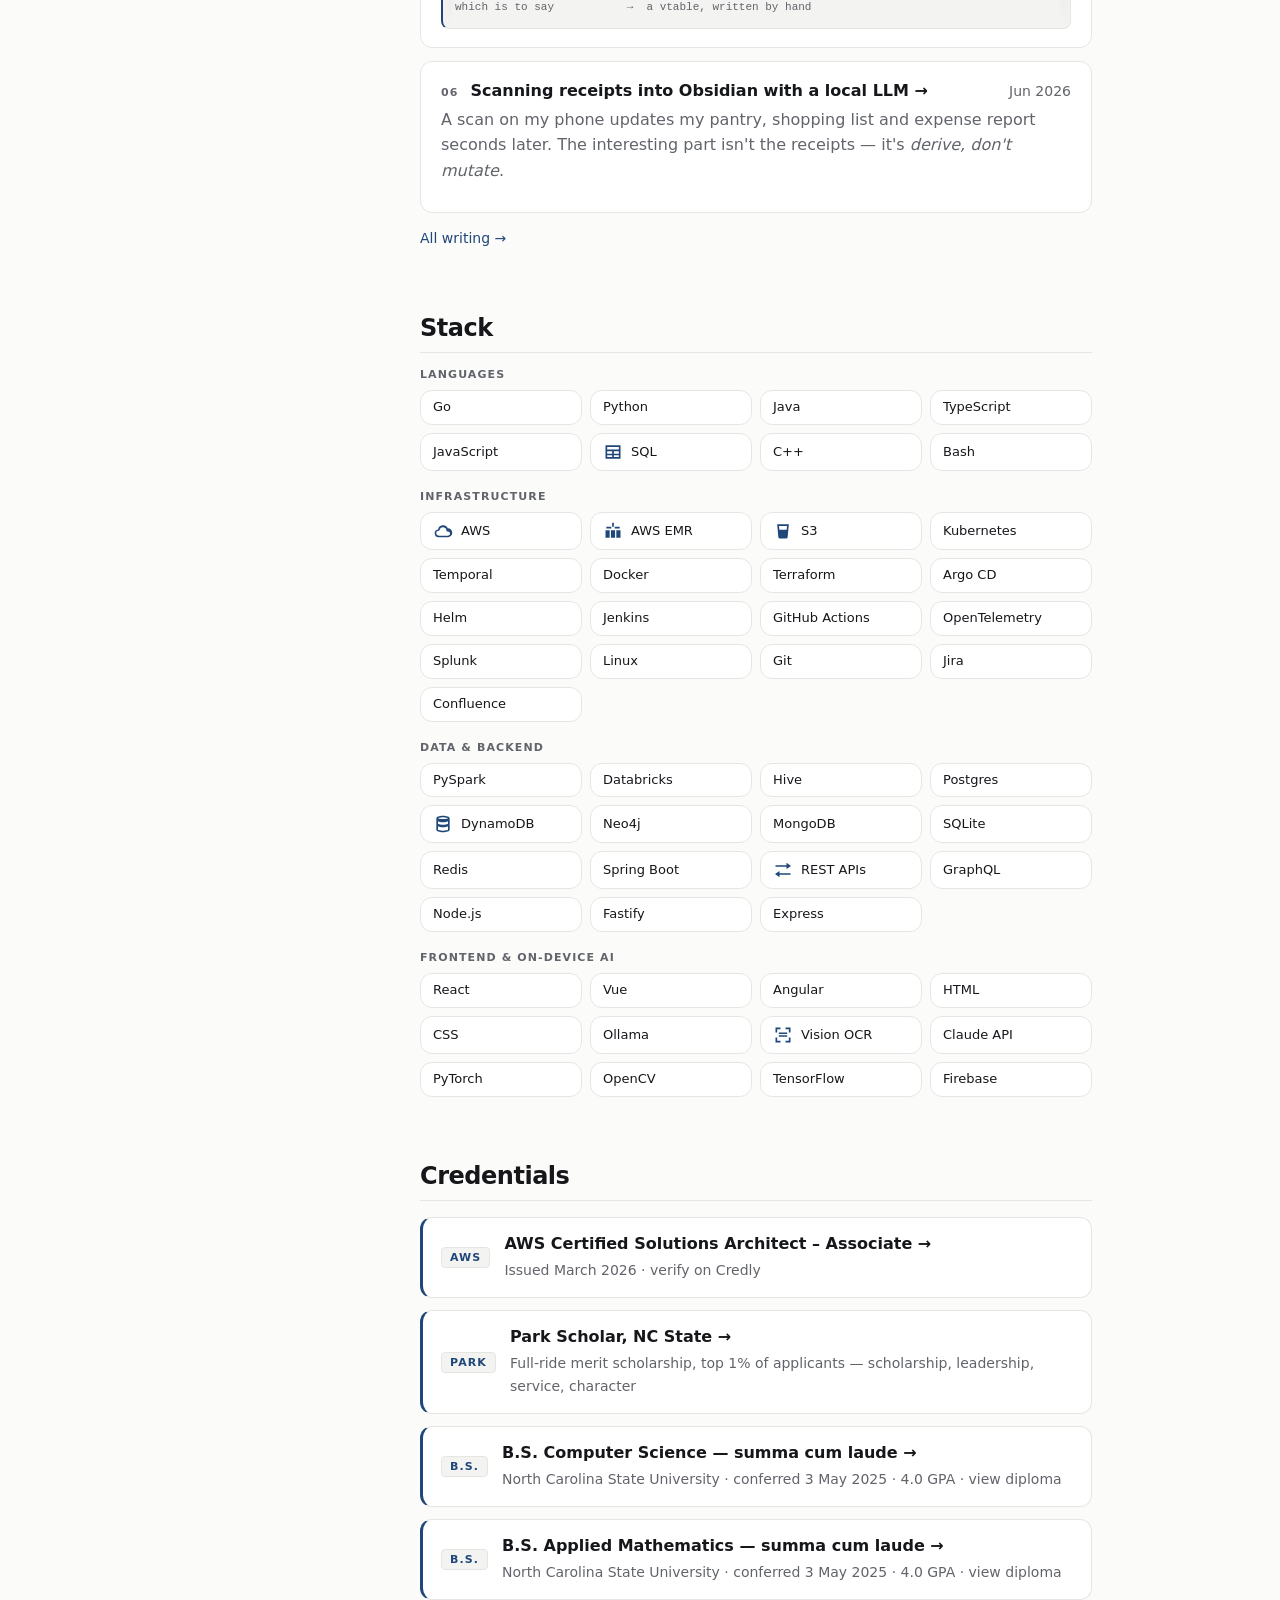
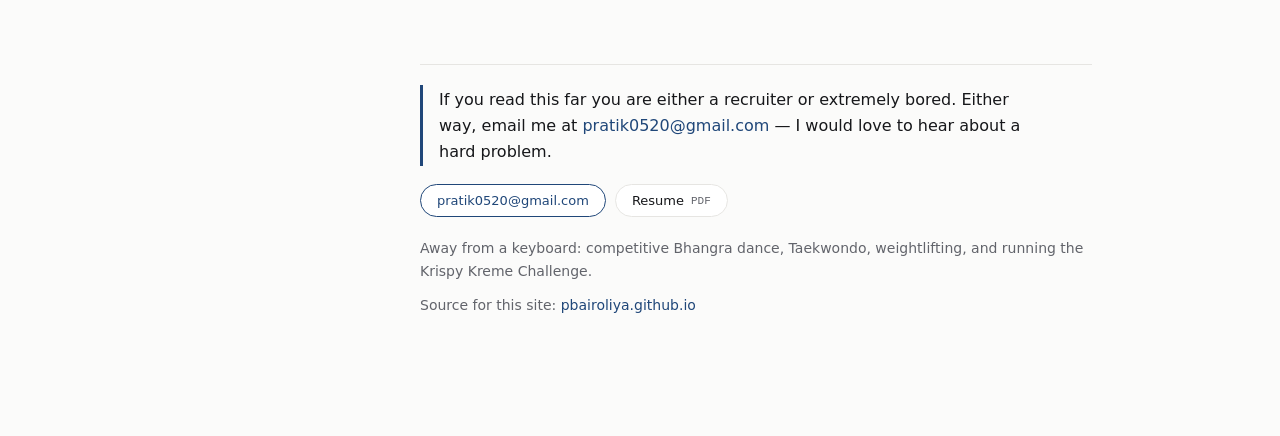
==== commit 451e22cc: "Five things a phone saw that no desktop test did Every collapsed entry hid its own chevron. .chev re" ====
--- a/index.html
+++ b/index.html
@@ -23,10 +23,10 @@
 <link rel="icon" href="favicon.svg" type="image/svg+xml">
 <!-- /social -->
 <script>try{var t=localStorage.getItem("theme");if(t&&t!=="system")document.documentElement.setAttribute("data-theme",t)}catch(e){}</script>
-<link rel="stylesheet" href="css/base.css?v=74">
-<link rel="stylesheet" href="css/components.css?v=74">
-<link rel="stylesheet" href="css/motion.css?v=74">
-<link rel="stylesheet" href="css/tour.css?v=74">
+<link rel="stylesheet" href="css/base.css?v=76">
+<link rel="stylesheet" href="css/components.css?v=76">
+<link rel="stylesheet" href="css/motion.css?v=76">
+<link rel="stylesheet" href="css/tour.css?v=76">
 </head>
 <body>
 <a class="skip" href="#main">Skip to content</a>
@@ -578,15 +578,15 @@
   </div>
 </div>
 
-<script src="js/theme.js?v=74" defer></script>
-<script src="js/field.js?v=74" defer></script>
-<script src="js/palette.js?v=74" defer></script>
-<script src="js/spotlight.js?v=74" defer></script>
-<script src="js/sidebar.js?v=74" defer></script>
-<script src="js/reveal.js?v=74" defer></script>
-<script src="js/a11y.js?v=74" defer></script>
-<script src="js/blocks.js?v=74" defer></script>
-<script src="js/tour.js?v=74" defer></script>
-<script src="js/settings.js?v=74" defer></script>
+<script src="js/theme.js?v=76" defer></script>
+<script src="js/field.js?v=76" defer></script>
+<script src="js/palette.js?v=76" defer></script>
+<script src="js/spotlight.js?v=76" defer></script>
+<script src="js/sidebar.js?v=76" defer></script>
+<script src="js/reveal.js?v=76" defer></script>
+<script src="js/a11y.js?v=76" defer></script>
+<script src="js/blocks.js?v=76" defer></script>
+<script src="js/tour.js?v=76" defer></script>
+<script src="js/settings.js?v=76" defer></script>
 </body>
 </html>
--- a/css/base.css
+++ b/css/base.css
@@ -152,6 +152,14 @@
            overflow: hidden; clip-path: inset(50%); white-space: nowrap; border: 0; }
 .row { display: flex; justify-content: space-between; align-items: baseline; gap: 12px; }
 .row .meta { white-space: nowrap; }
+/* A nowrap meta will not shrink, so on a phone it squeezed the card title into
+   a three-word column and then hung its own tail off the right edge anyway —
+   "4 banks · 110 offline tes". Below 560 the two halves stack: the title, then
+   what it is. */
+@media (max-width: 560px) {
+  .row { flex-wrap: wrap; gap: var(--s1) var(--s3); }
+  .row .meta { flex: 1 0 100%; white-space: normal; }
+}
 
 /* A designed focus state, everywhere. The rail clips outlines (overflow-y:auto),
    so links inside it get an inset ring instead. */
--- a/css/components.css
+++ b/css/components.css
@@ -89,6 +89,11 @@
        padding: 9px 16px; font: var(--fs-sm)/1 var(--sans); color: var(--ink); cursor: pointer; }
 .btn:hover { text-decoration: none; }
 .btn .k { font: var(--fs-2xs) var(--mono); color: var(--muted); }
+/* A phone has no command key. Pointing a touch visitor at a keyboard shortcut
+   is the fastest way to make a page feel written for somebody else — tour.js
+   already branches on this; the button had not. "PDF" on the resume button is
+   a file type, not a shortcut, so it stays. */
+@media (hover: none), (max-width: 620px) { .btn.palette-btn .k { display: none; } }
 .btn.primary { border-color: var(--accent); color: var(--accent); }
 .btn.palette-btn { border-color: var(--accent); color: var(--accent); }
 .btn.palette-btn .k { border: 1px solid currentColor; border-radius: var(--r-pill);
@@ -142,11 +147,19 @@
 .job-toggle .meta { white-space: nowrap; }
 .job-toggle .chev { width: 18px; height: 18px; align-self: center;
                     fill: none; stroke: var(--muted); stroke-width: 2;
-                    stroke-linecap: round; stroke-linejoin: round; opacity: 0;
+                    stroke-linecap: round; stroke-linejoin: round; opacity: .42;
                     transition: transform .34s cubic-bezier(.34,1.3,.64,1),
                                 opacity .2s, stroke .2s; }
+/* The resting chevron used to be opacity 0, so seven of the eight entries
+   advertised nothing at all until the pointer was already on them. Seven rows
+   of bare job titles is exactly the page a recruiter closes. Faint at rest,
+   full on approach: the row says it opens without shouting it eight times. */
 .job:hover .chev, .job-toggle:focus-visible .chev, .job:not(.shut) .chev { opacity: 1; }
-@media (hover: none) { .job-toggle .chev { opacity: 1; } }
+/* A touch device has no approach, so there is no faint state to resolve. The
+   width clause is not redundant: a headless browser reports hover: hover under
+   device emulation, so a rule gated only on the media feature is untestable —
+   this project has shipped that mistake once already. */
+@media (hover: none), (max-width: 620px) { .job-toggle .chev { opacity: 1; } }
 .job-toggle:hover .job-name, .job-toggle:hover .chev { color: var(--accent); stroke: var(--accent); }
 .job-toggle:focus-visible { outline: 2px solid var(--accent); outline-offset: 4px;
                             border-radius: var(--r-xs); }
@@ -832,10 +845,16 @@
         white-space: pre; transition: border-left-color .8s linear, color .2s; }
 .rule code { background: none; padding: 0; font: inherit; }
 .card:hover .rule { color: var(--ink); }
-/* A card is a link, so a horizontally scrollable block inside one is a drag
-   that might navigate instead. On a phone it wraps rather than scrolls. */
+/* These blocks are two aligned columns — a condition and what it decides — and
+   pre-wrap folded the second column under the first, so "note has real code ->
+   note wins, the repo is / rewritten" stopped being a table and started being
+   a sentence with arrows in it. One of them lost a total row entirely. It
+   scrolls on a phone now: the columns survive, and the scroll shadow base.css
+   puts on every code block says there is more to the right. A touch drag that
+   scrolls an inner box does not fire a click on the card it sits in, and
+   overscroll-behavior-x keeps the page out of it. */
 @media (max-width: 560px) {
-  .rule { font-size: 10px; padding: var(--s2); white-space: pre-wrap; overflow-x: visible; }
+  .rule { font-size: 10px; padding: var(--s2); overscroll-behavior-x: contain; }
 }
 @media (prefers-reduced-motion: reduce) { .rule { transition: none; } }
 
